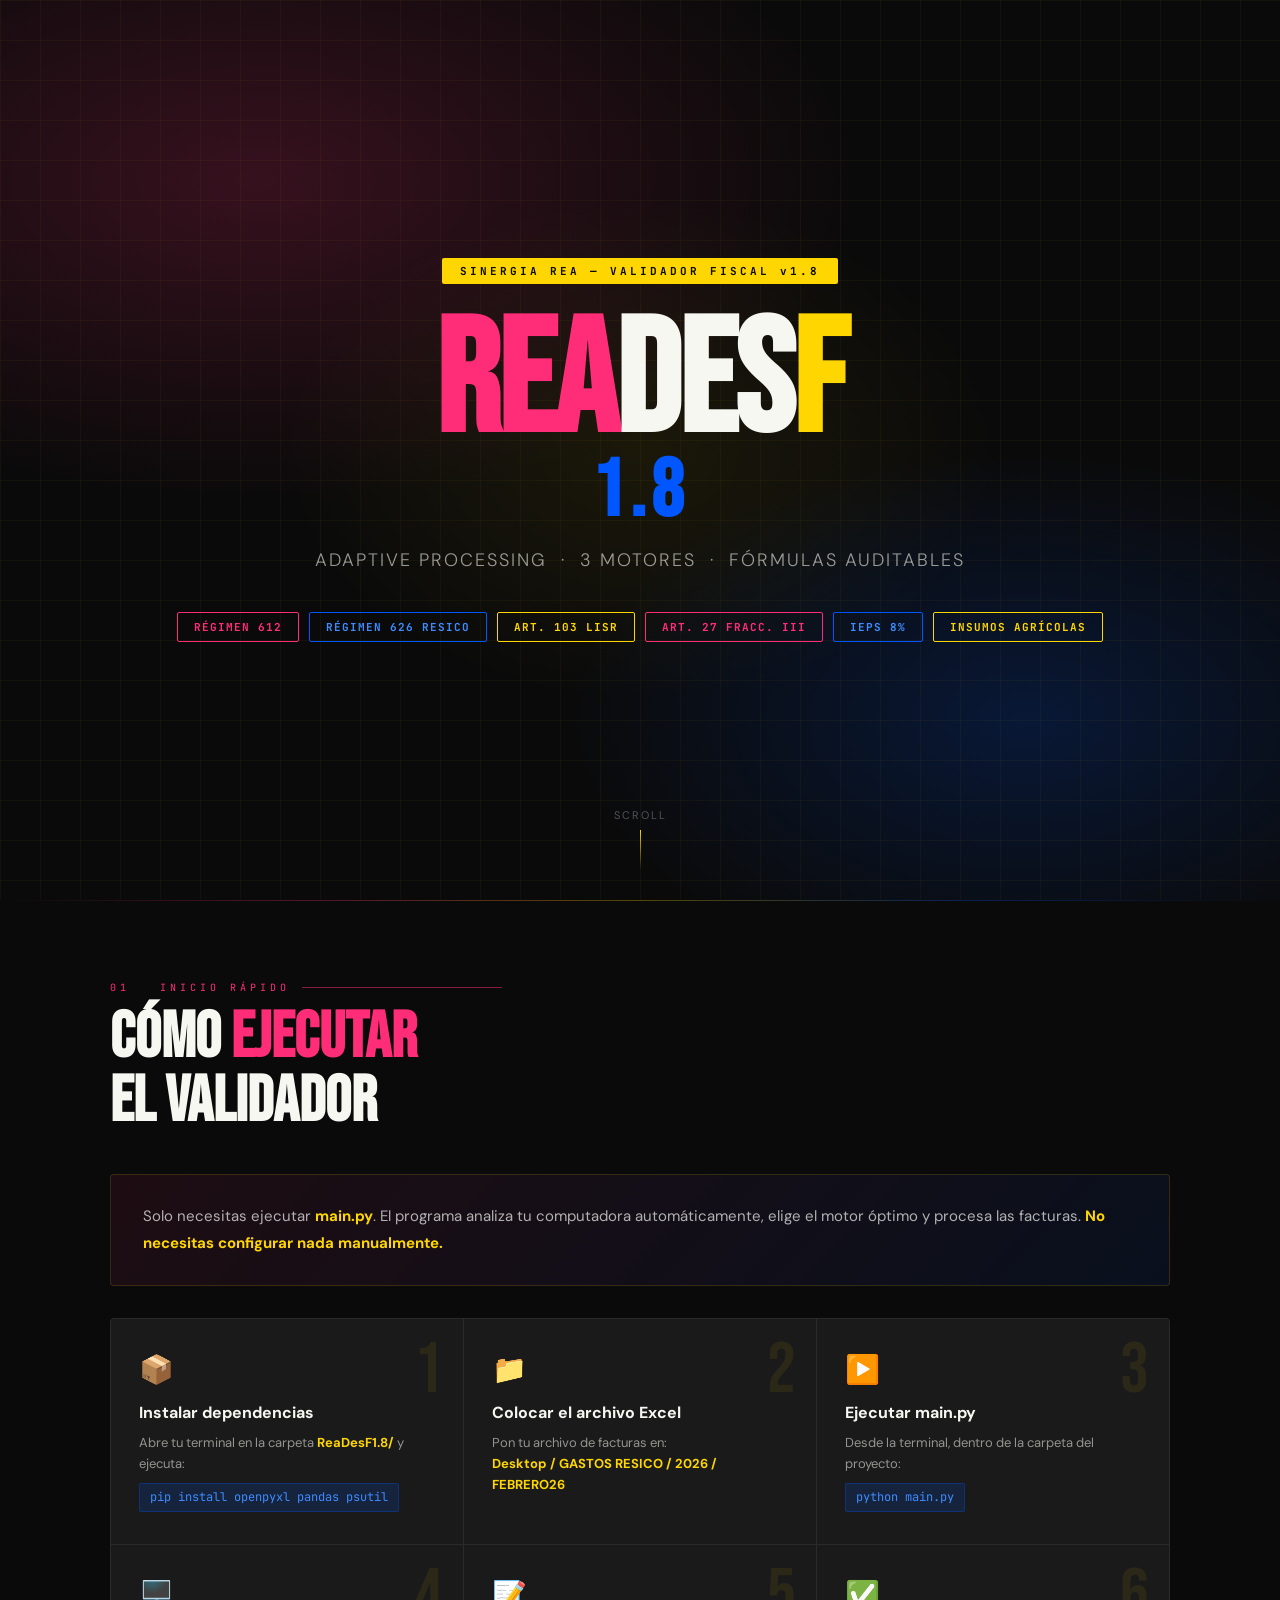
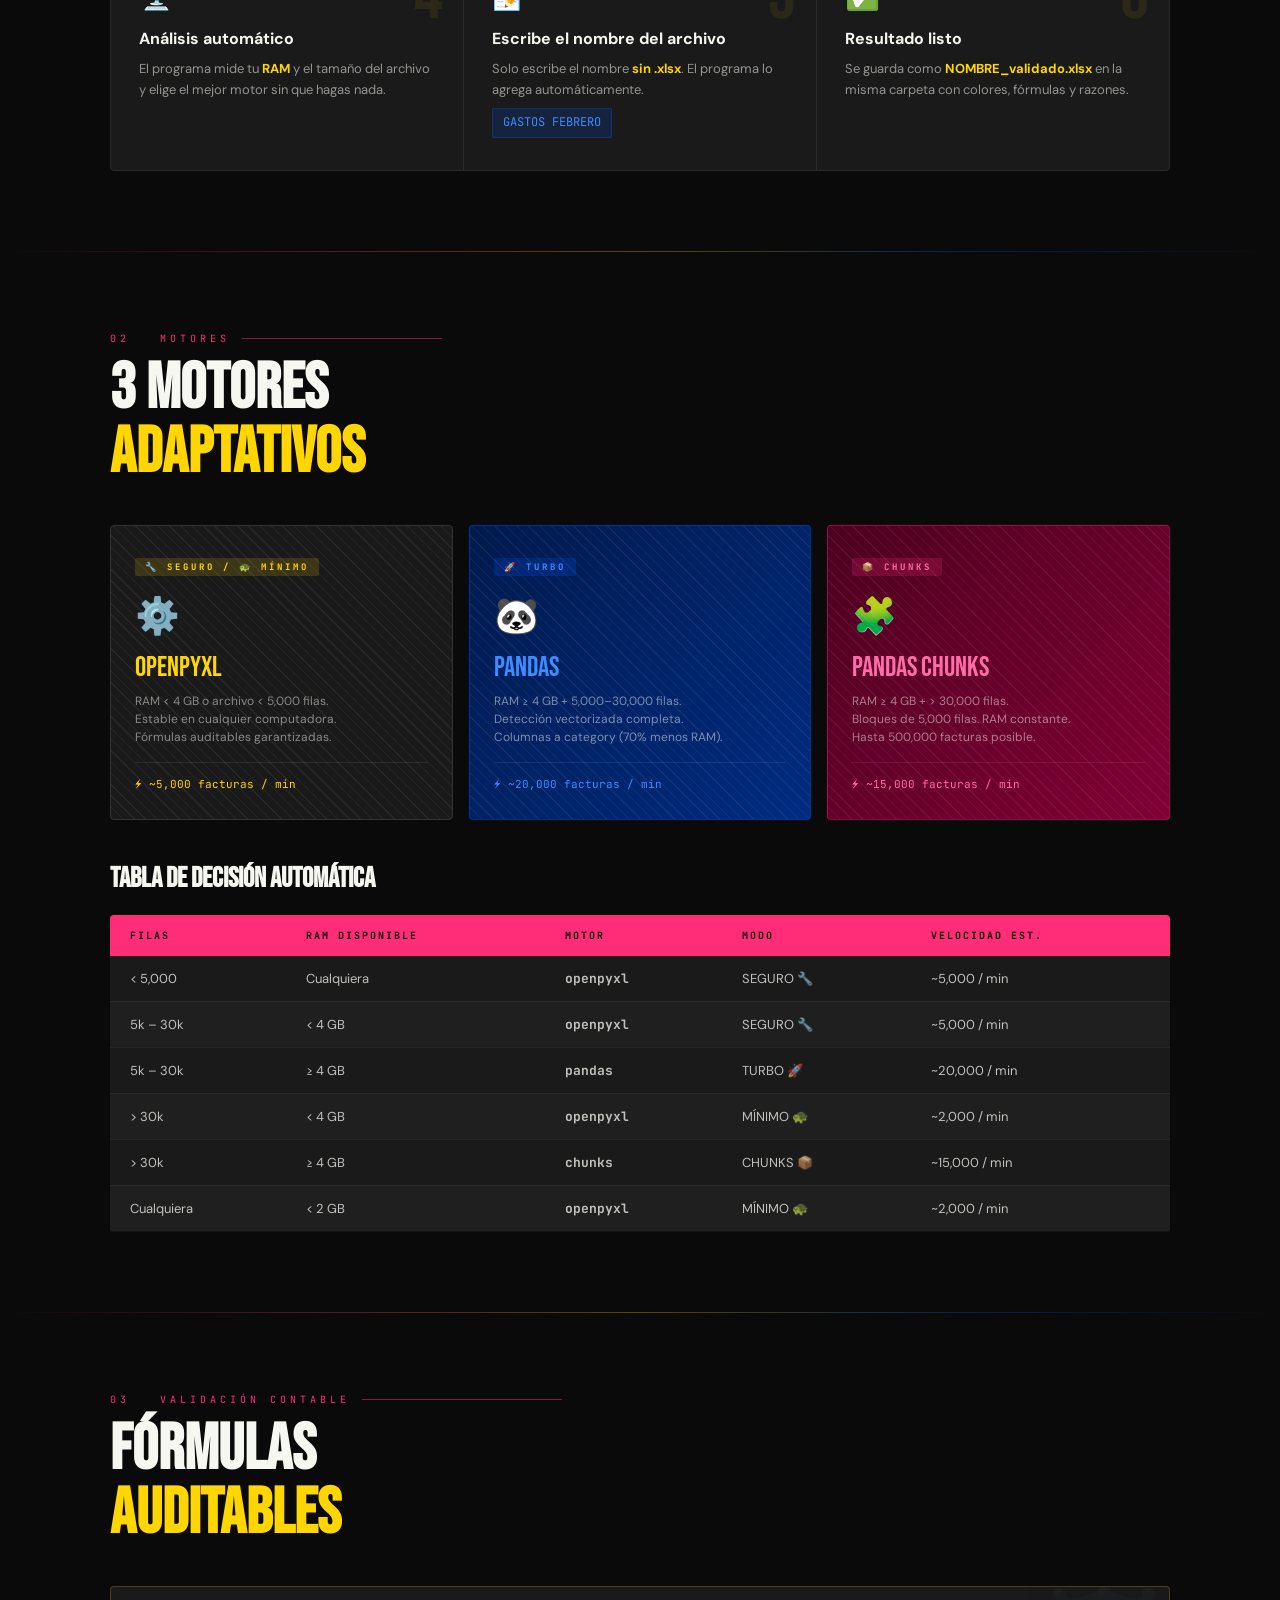
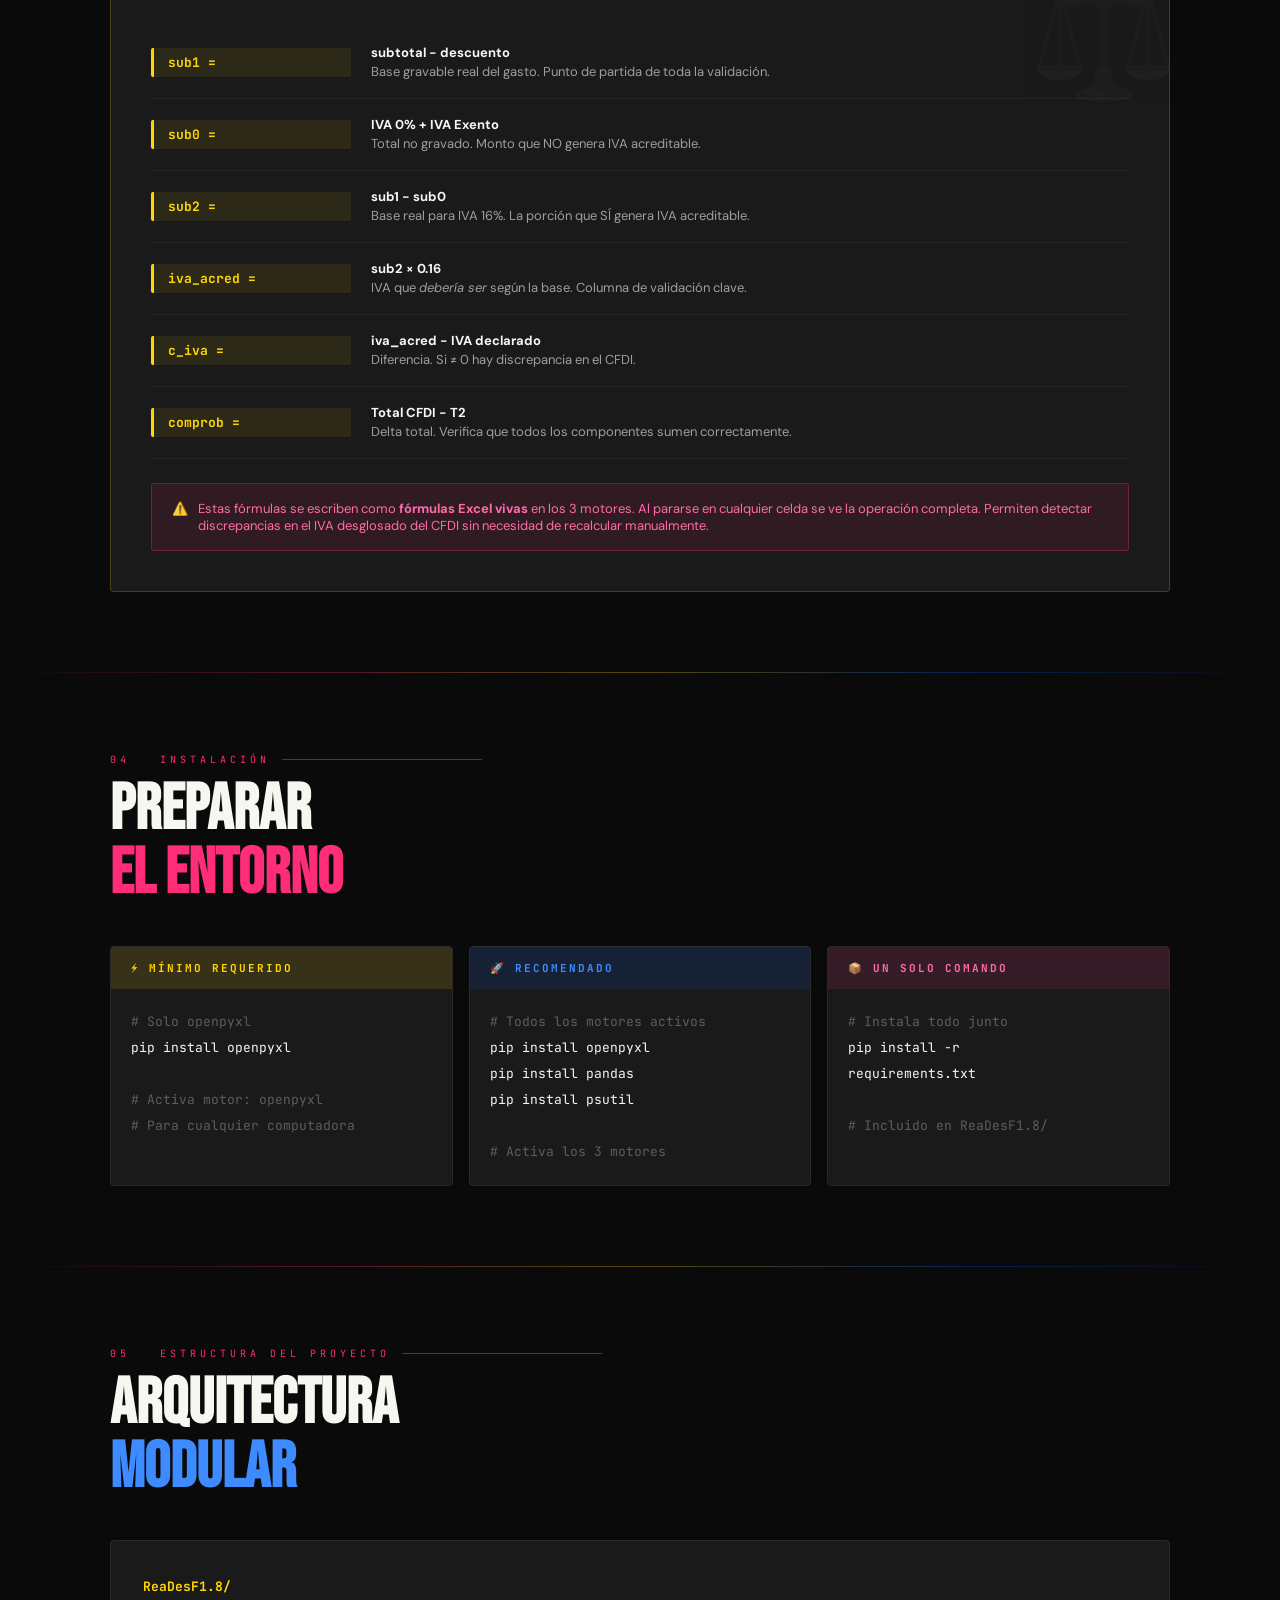
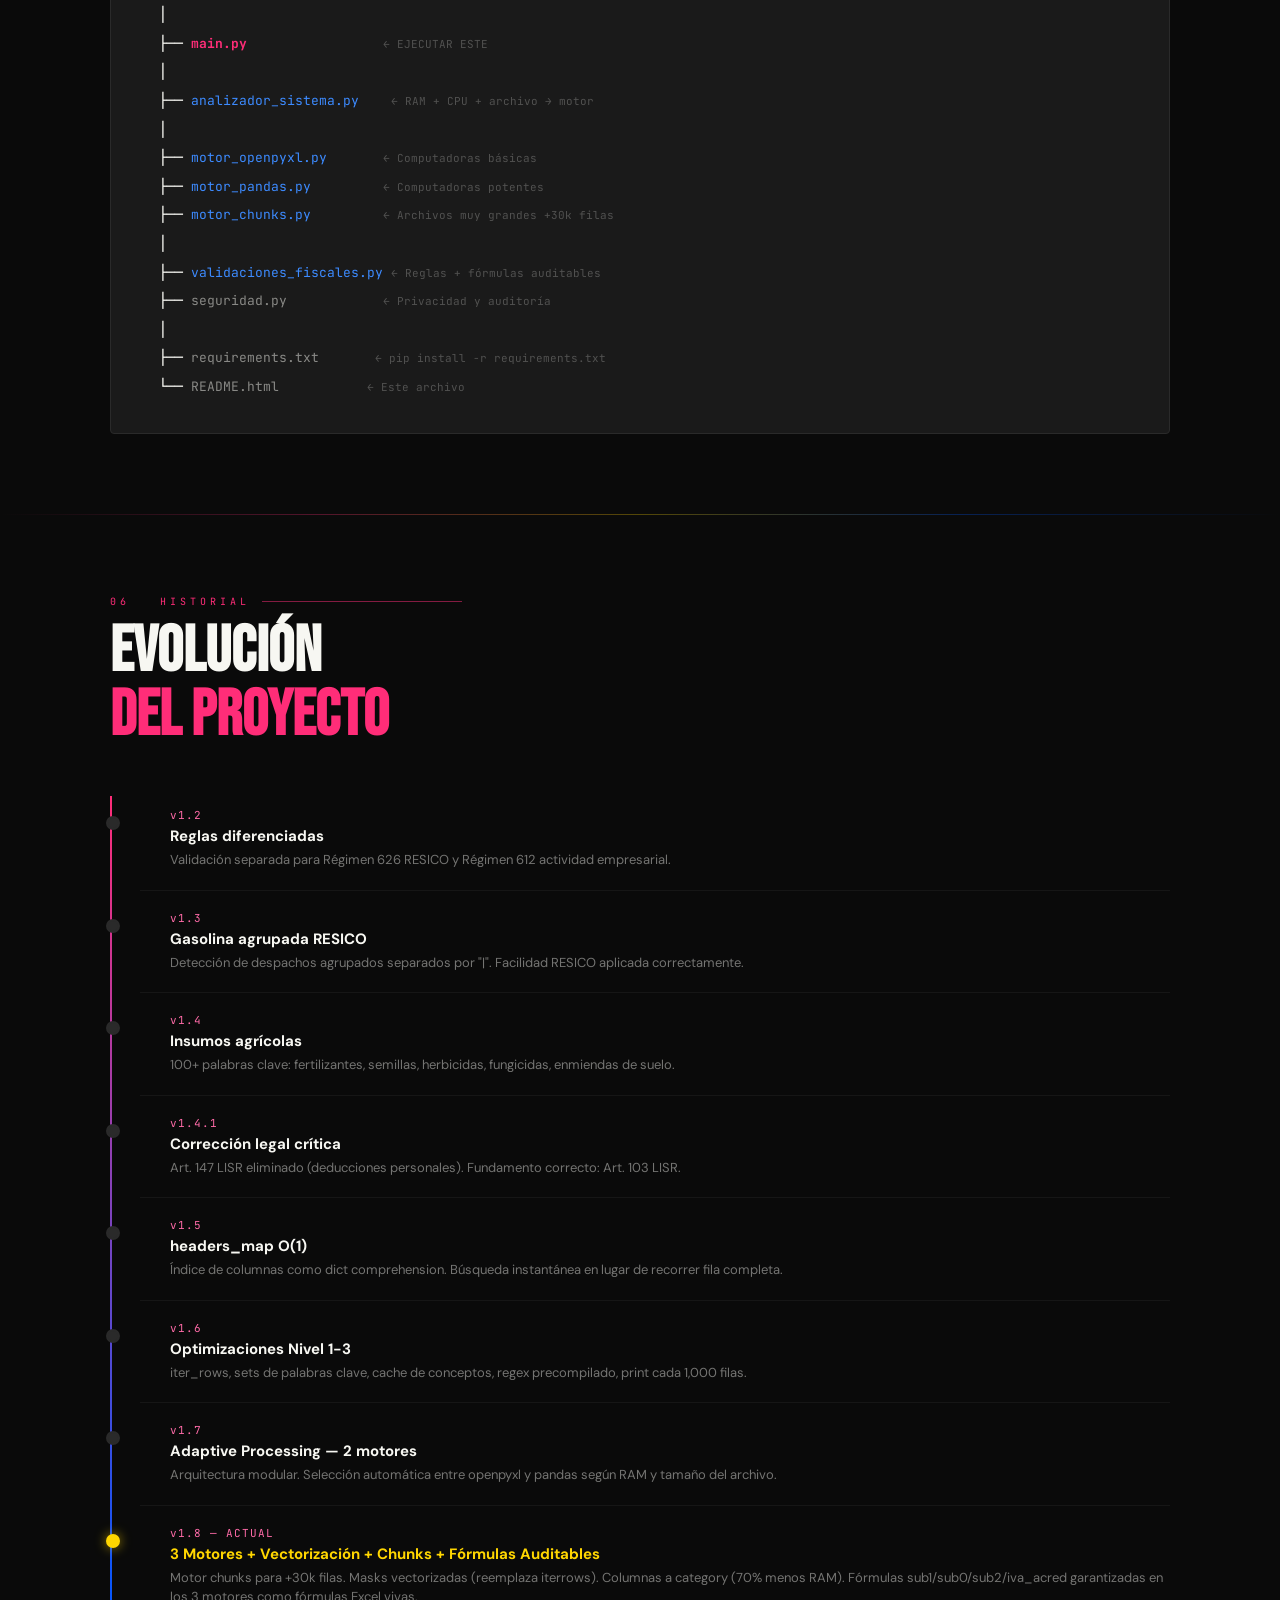
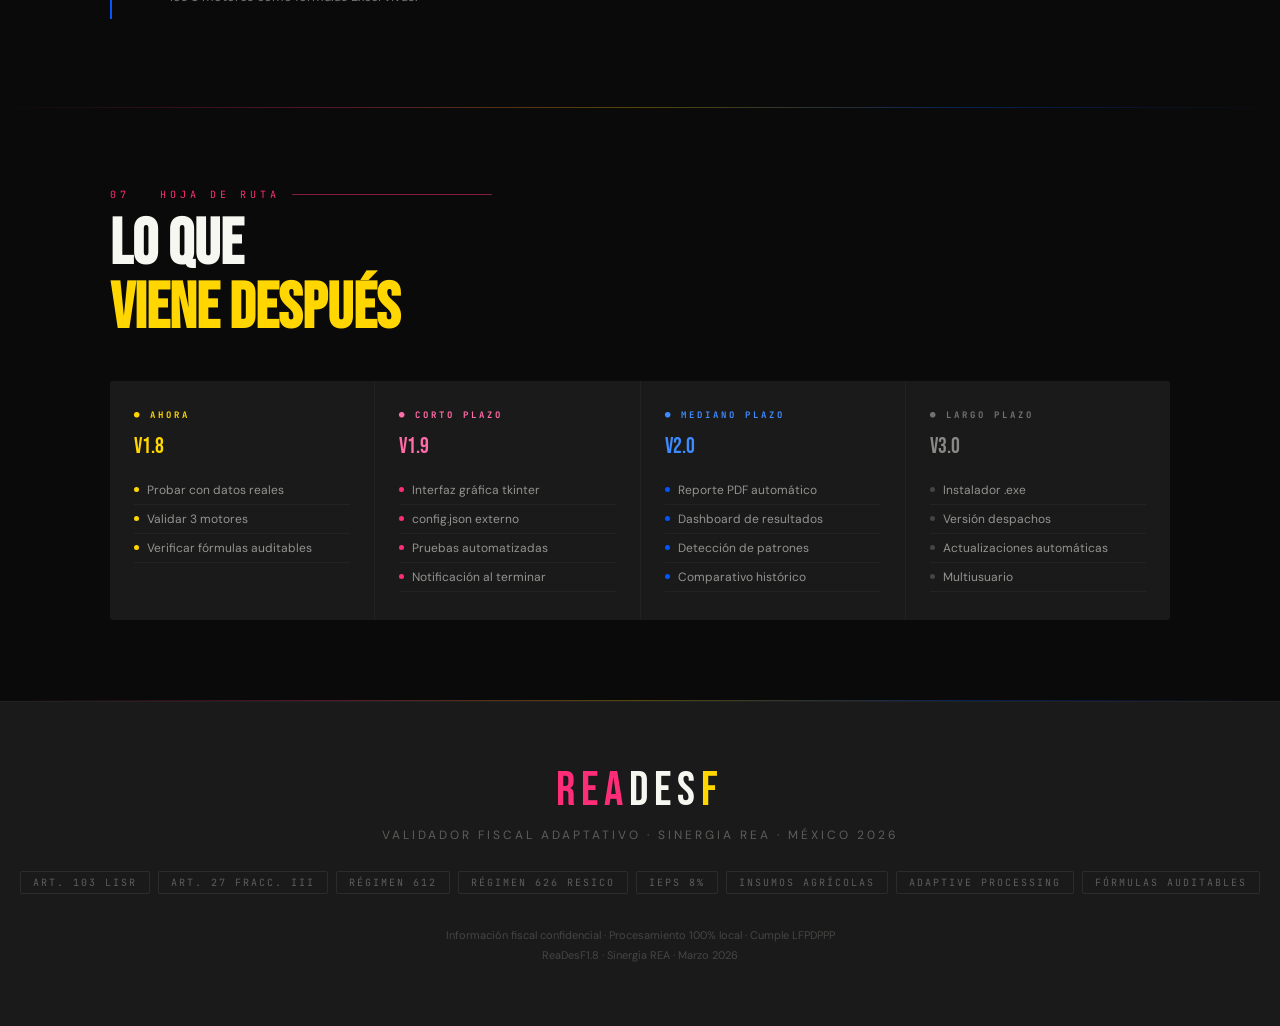
==== index.html @ ee0a82a2 "ReaDesF1.8 adaptive processing o resource-aware execution" ====
<!DOCTYPE html>
<html lang="es">
<head>
<meta charset="UTF-8">
<meta name="viewport" content="width=device-width, initial-scale=1.0">
<title>ReaDesF1.8 — Sinergia REA</title>
<link href="https://fonts.googleapis.com/css2?family=Bebas+Neue&family=DM+Sans:wght@300;400;500;700&family=JetBrains+Mono:wght@400;700&display=swap" rel="stylesheet">
<style>
  :root {
    --rosa:    #FF2D78;
    --rosa-soft: #FF6BA8;
    --amarillo:#FFD600;
    --negro:   #0A0A0A;
    --azul:    #0057FF;
    --azul-soft:#3D8BFF;
    --blanco:  #F7F7F2;
    --gris:    #1A1A1A;
    --gris2:   #2A2A2A;
  }

  * { margin:0; padding:0; box-sizing:border-box; }

  body {
    background: var(--negro);
    color: var(--blanco);
    font-family: 'DM Sans', sans-serif;
    overflow-x: hidden;
  }

  /* ── HERO ── */
  .hero {
    min-height: 100vh;
    display: flex;
    flex-direction: column;
    justify-content: center;
    align-items: center;
    position: relative;
    overflow: hidden;
    padding: 60px 20px;
    text-align: center;
  }

  .hero-bg {
    position: absolute; inset: 0;
    background:
      radial-gradient(ellipse 80% 60% at 20% 20%, rgba(255,45,120,0.18) 0%, transparent 60%),
      radial-gradient(ellipse 60% 50% at 80% 80%, rgba(0,87,255,0.18) 0%, transparent 60%),
      radial-gradient(ellipse 40% 40% at 50% 50%, rgba(255,214,0,0.07) 0%, transparent 70%);
    animation: bgPulse 8s ease-in-out infinite alternate;
  }

  @keyframes bgPulse {
    from { opacity: 0.8; }
    to   { opacity: 1.2; }
  }

  .grid-overlay {
    position: absolute; inset: 0;
    background-image:
      linear-gradient(rgba(255,214,0,0.04) 1px, transparent 1px),
      linear-gradient(90deg, rgba(255,214,0,0.04) 1px, transparent 1px);
    background-size: 40px 40px;
  }

  .badge {
    display: inline-block;
    background: var(--amarillo);
    color: var(--negro);
    font-family: 'JetBrains Mono', monospace;
    font-weight: 700;
    font-size: 11px;
    letter-spacing: 3px;
    padding: 6px 18px;
    border-radius: 2px;
    margin-bottom: 28px;
    position: relative;
    z-index: 1;
    animation: fadeDown 0.8s ease both;
  }

  .hero-title {
    font-family: 'Bebas Neue', sans-serif;
    font-size: clamp(72px, 14vw, 160px);
    letter-spacing: -2px;
    line-height: 0.9;
    position: relative;
    z-index: 1;
    animation: fadeUp 0.9s ease both 0.1s;
  }

  .hero-title .rea  { color: var(--rosa); }
  .hero-title .des  { color: var(--blanco); }
  .hero-title .f    { color: var(--amarillo); }
  .hero-title .ver  {
    color: var(--azul);
    font-size: clamp(40px, 7vw, 80px);
    display: block;
    letter-spacing: 6px;
  }

  .hero-sub {
    font-size: clamp(14px, 2vw, 18px);
    color: rgba(247,247,242,0.6);
    letter-spacing: 2px;
    margin-top: 20px;
    position: relative;
    z-index: 1;
    font-weight: 300;
    animation: fadeUp 0.9s ease both 0.25s;
  }

  .hero-tags {
    display: flex; flex-wrap: wrap; gap: 10px;
    justify-content: center;
    margin-top: 40px;
    position: relative; z-index: 1;
    animation: fadeUp 0.9s ease both 0.4s;
  }

  .tag {
    padding: 7px 16px;
    border-radius: 2px;
    font-family: 'JetBrains Mono', monospace;
    font-size: 11px;
    font-weight: 700;
    letter-spacing: 1px;
    border: 1px solid;
  }
  .tag-rosa   { border-color: var(--rosa);    color: var(--rosa); }
  .tag-azul   { border-color: var(--azul);    color: var(--azul-soft); }
  .tag-amarillo { border-color: var(--amarillo); color: var(--amarillo); }

  .scroll-hint {
    position: absolute; bottom: 30px;
    display: flex; flex-direction: column; align-items: center; gap: 8px;
    color: rgba(247,247,242,0.3);
    font-size: 11px; letter-spacing: 2px;
    animation: bounce 2s ease-in-out infinite;
    z-index: 1;
  }
  .scroll-hint::after {
    content: '';
    width: 1px; height: 40px;
    background: linear-gradient(var(--amarillo), transparent);
  }

  @keyframes bounce {
    0%,100% { transform: translateY(0); }
    50%     { transform: translateY(8px); }
  }

  /* ── SECCIONES ── */
  section { padding: 80px 20px; max-width: 1100px; margin: 0 auto; }

  .section-label {
    font-family: 'JetBrains Mono', monospace;
    font-size: 10px;
    letter-spacing: 4px;
    color: var(--rosa);
    text-transform: uppercase;
    margin-bottom: 12px;
    display: flex; align-items: center; gap: 12px;
  }
  .section-label::after {
    content: '';
    flex: 1; height: 1px;
    background: linear-gradient(var(--rosa), transparent);
    max-width: 200px;
  }

  .section-title {
    font-family: 'Bebas Neue', sans-serif;
    font-size: clamp(36px, 6vw, 64px);
    line-height: 1;
    margin-bottom: 40px;
  }

  /* ── INICIO RÁPIDO ── */
  .inicio-steps {
    display: grid;
    grid-template-columns: repeat(auto-fit, minmax(280px, 1fr));
    gap: 1px;
    background: var(--gris2);
    border: 1px solid var(--gris2);
    border-radius: 4px;
    overflow: hidden;
  }

  .step {
    background: var(--gris);
    padding: 32px 28px;
    position: relative;
    transition: background 0.3s;
  }
  .step:hover { background: #222; }

  .step-num {
    font-family: 'Bebas Neue', sans-serif;
    font-size: 72px;
    line-height: 1;
    color: rgba(255,214,0,0.08);
    position: absolute;
    top: 16px; right: 20px;
  }

  .step-icon {
    font-size: 28px;
    margin-bottom: 14px;
  }

  .step-title {
    font-family: 'DM Sans', sans-serif;
    font-weight: 700;
    font-size: 16px;
    color: var(--blanco);
    margin-bottom: 10px;
  }

  .step-desc {
    font-size: 13px;
    color: rgba(247,247,242,0.55);
    line-height: 1.6;
  }

  .step-accent { color: var(--amarillo); font-weight: 700; }
  .step-cmd {
    display: inline-block;
    background: rgba(0,87,255,0.15);
    border: 1px solid rgba(0,87,255,0.3);
    color: var(--azul-soft);
    font-family: 'JetBrains Mono', monospace;
    font-size: 12px;
    padding: 4px 10px;
    border-radius: 2px;
    margin-top: 8px;
  }

  /* ── MOTORES ── */
  .motores-grid {
    display: grid;
    grid-template-columns: repeat(auto-fit, minmax(240px, 1fr));
    gap: 16px;
  }

  .motor-card {
    border-radius: 4px;
    padding: 28px 24px;
    position: relative;
    overflow: hidden;
    transition: transform 0.3s, box-shadow 0.3s;
  }
  .motor-card:hover {
    transform: translateY(-4px);
    box-shadow: 0 20px 60px rgba(0,0,0,0.4);
  }

  .motor-card::before {
    content: '';
    position: absolute; inset: 0;
    opacity: 0.06;
    background: repeating-linear-gradient(
      45deg, currentColor 0, currentColor 1px, transparent 1px, transparent 8px);
  }

  .motor-openpyxl { background: var(--gris); border: 1px solid #333; }
  .motor-pandas   { background: linear-gradient(135deg, #001a4d, #002b80); border: 1px solid rgba(0,87,255,0.3); }
  .motor-chunks   { background: linear-gradient(135deg, #4d0020, #800035); border: 1px solid rgba(255,45,120,0.3); }

  .motor-badge {
    font-family: 'JetBrains Mono', monospace;
    font-size: 9px;
    font-weight: 700;
    letter-spacing: 3px;
    padding: 3px 10px;
    border-radius: 2px;
    display: inline-block;
    margin-bottom: 16px;
  }
  .badge-seguro  { background: rgba(255,214,0,0.15); color: var(--amarillo); }
  .badge-turbo   { background: rgba(0,87,255,0.2);   color: var(--azul-soft); }
  .badge-chunks  { background: rgba(255,45,120,0.2); color: var(--rosa-soft); }

  .motor-icon  { font-size: 36px; margin-bottom: 12px; display: block; }
  .motor-name  { font-family: 'Bebas Neue', sans-serif; font-size: 28px; margin-bottom: 8px; }
  .motor-when  { font-size: 12px; color: rgba(247,247,242,0.5); margin-bottom: 16px; line-height: 1.5; }
  .motor-speed {
    font-family: 'JetBrains Mono', monospace;
    font-size: 11px;
    color: var(--amarillo);
    border-top: 1px solid rgba(255,255,255,0.08);
    padding-top: 14px;
    margin-top: 14px;
  }

  /* ── TABLA DE DECISIÓN ── */
  .decision-table {
    width: 100%;
    border-collapse: collapse;
    font-size: 13px;
    border-radius: 4px;
    overflow: hidden;
  }

  .decision-table th {
    background: var(--rosa);
    color: var(--negro);
    font-family: 'JetBrains Mono', monospace;
    font-size: 10px;
    letter-spacing: 2px;
    padding: 14px 20px;
    text-align: left;
    font-weight: 700;
  }

  .decision-table td {
    padding: 14px 20px;
    border-bottom: 1px solid rgba(255,255,255,0.05);
    color: rgba(247,247,242,0.75);
  }

  .decision-table tr { background: var(--gris); }
  .decision-table tr:nth-child(even) { background: #1f1f1f; }
  .decision-table tr:hover { background: #252525; }

  .td-motor-op  { color: var(--amarillo); font-weight: 700; font-family: 'JetBrains Mono', monospace; }
  .td-motor-pa  { color: var(--azul-soft); font-weight: 700; font-family: 'JetBrains Mono', monospace; }
  .td-motor-ch  { color: var(--rosa-soft); font-weight: 700; font-family: 'JetBrains Mono', monospace; }

  /* ── FÓRMULAS AUDITABLES ── */
  .formulas-box {
    background: var(--gris);
    border: 1px solid rgba(255,214,0,0.2);
    border-radius: 4px;
    padding: 40px;
    position: relative;
    overflow: hidden;
  }

  .formulas-box::before {
    content: '⚖️';
    font-size: 120px;
    position: absolute;
    right: -10px; top: -10px;
    opacity: 0.04;
    line-height: 1;
  }

  .formula-row {
    display: grid;
    grid-template-columns: 200px 1fr;
    align-items: center;
    gap: 20px;
    padding: 16px 0;
    border-bottom: 1px solid rgba(255,255,255,0.05);
  }
  .formula-row:last-child { border-bottom: none; }

  .formula-name {
    font-family: 'JetBrains Mono', monospace;
    font-size: 13px;
    font-weight: 700;
    color: var(--amarillo);
    background: rgba(255,214,0,0.08);
    padding: 6px 14px;
    border-radius: 2px;
    border-left: 3px solid var(--amarillo);
  }

  .formula-desc {
    font-size: 13px;
    color: rgba(247,247,242,0.6);
    line-height: 1.5;
  }

  .formula-alert {
    margin-top: 24px;
    background: rgba(255,45,120,0.1);
    border: 1px solid rgba(255,45,120,0.3);
    border-radius: 3px;
    padding: 16px 20px;
    font-size: 13px;
    color: var(--rosa-soft);
    display: flex;
    gap: 10px;
    align-items: flex-start;
  }

  /* ── INSTALACIÓN ── */
  .install-grid {
    display: grid;
    grid-template-columns: repeat(auto-fit, minmax(300px, 1fr));
    gap: 16px;
  }

  .install-card {
    background: var(--gris);
    border-radius: 4px;
    overflow: hidden;
    border: 1px solid #2a2a2a;
  }

  .install-header {
    padding: 14px 20px;
    font-family: 'JetBrains Mono', monospace;
    font-size: 11px;
    letter-spacing: 2px;
    font-weight: 700;
    display: flex;
    align-items: center;
    gap: 10px;
  }
  .install-header.basico   { background: rgba(255,214,0,0.12); color: var(--amarillo); }
  .install-header.recomend { background: rgba(0,87,255,0.12);  color: var(--azul-soft); }

  .install-body {
    padding: 20px;
    font-family: 'JetBrains Mono', monospace;
    font-size: 13px;
    line-height: 2;
    color: rgba(247,247,242,0.7);
  }

  .install-body .cmd { color: var(--blanco); }
  .install-body .comment { color: rgba(247,247,242,0.3); }

  /* ── VERSIONES ── */
  .timeline {
    position: relative;
    padding-left: 30px;
  }
  .timeline::before {
    content: '';
    position: absolute;
    left: 0; top: 8px; bottom: 8px;
    width: 2px;
    background: linear-gradient(var(--rosa), var(--azul));
  }

  .timeline-item {
    position: relative;
    padding: 20px 0 20px 30px;
    border-bottom: 1px solid rgba(255,255,255,0.05);
  }
  .timeline-item:last-child { border-bottom: none; }

  .timeline-item::before {
    content: '';
    position: absolute;
    left: -34px; top: 28px;
    width: 10px; height: 10px;
    border-radius: 50%;
    background: var(--gris2);
    border: 2px solid var(--gris2);
  }

  .timeline-item.current::before {
    background: var(--amarillo);
    border-color: var(--amarillo);
    box-shadow: 0 0 12px rgba(255,214,0,0.6);
  }

  .tv-ver {
    font-family: 'JetBrains Mono', monospace;
    font-size: 11px;
    color: var(--rosa-soft);
    margin-bottom: 4px;
    letter-spacing: 1px;
  }

  .tv-title {
    font-weight: 700;
    font-size: 15px;
    margin-bottom: 4px;
    color: var(--blanco);
  }

  .tv-desc {
    font-size: 13px;
    color: rgba(247,247,242,0.45);
    line-height: 1.5;
  }

  .timeline-item.current .tv-title { color: var(--amarillo); }

  /* ── ESTRUCTURA ── */
  .file-tree {
    background: var(--gris);
    border-radius: 4px;
    padding: 32px;
    font-family: 'JetBrains Mono', monospace;
    font-size: 13px;
    line-height: 2.2;
    border: 1px solid #2a2a2a;
  }

  .ft-folder { color: var(--amarillo); font-weight: 700; }
  .ft-main   { color: var(--rosa); font-weight: 700; }
  .ft-module { color: var(--azul-soft); }
  .ft-config { color: rgba(247,247,242,0.5); }
  .ft-comment{ color: rgba(247,247,242,0.25); font-size: 11px; }

  /* ── ROADMAP ── */
  .roadmap {
    display: grid;
    grid-template-columns: repeat(auto-fit, minmax(220px, 1fr));
    gap: 1px;
    background: #222;
    border-radius: 4px;
    overflow: hidden;
  }

  .rm-col {
    background: var(--gris);
    padding: 28px 24px;
  }

  .rm-phase {
    font-family: 'JetBrains Mono', monospace;
    font-size: 9px;
    letter-spacing: 3px;
    margin-bottom: 12px;
    font-weight: 700;
  }
  .rm-phase.now    { color: var(--amarillo); }
  .rm-phase.short  { color: var(--rosa-soft); }
  .rm-phase.medium { color: var(--azul-soft); }
  .rm-phase.long   { color: rgba(247,247,242,0.4); }

  .rm-title {
    font-family: 'Bebas Neue', sans-serif;
    font-size: 22px;
    margin-bottom: 16px;
  }

  .rm-item {
    font-size: 12px;
    color: rgba(247,247,242,0.55);
    padding: 6px 0;
    border-bottom: 1px solid rgba(255,255,255,0.04);
    display: flex;
    gap: 8px;
  }

  .rm-dot {
    width: 5px; height: 5px;
    border-radius: 50%;
    flex-shrink: 0;
    margin-top: 5px;
  }
  .dot-now    { background: var(--amarillo); }
  .dot-short  { background: var(--rosa); }
  .dot-medium { background: var(--azul); }
  .dot-long   { background: #444; }

  /* ── FOOTER ── */
  footer {
    background: var(--gris);
    border-top: 1px solid #222;
    padding: 60px 20px;
    text-align: center;
  }

  .footer-logo {
    font-family: 'Bebas Neue', sans-serif;
    font-size: 48px;
    letter-spacing: 6px;
    margin-bottom: 8px;
  }
  .footer-logo .f-rea { color: var(--rosa); }
  .footer-logo .f-des { color: var(--blanco); }
  .footer-logo .f-f   { color: var(--amarillo); }

  .footer-sub {
    font-size: 12px;
    color: rgba(247,247,242,0.3);
    letter-spacing: 3px;
    margin-bottom: 28px;
  }

  .footer-tags {
    display: flex; flex-wrap: wrap;
    justify-content: center; gap: 8px;
    margin-bottom: 32px;
  }

  .footer-tag {
    font-family: 'JetBrains Mono', monospace;
    font-size: 10px;
    letter-spacing: 2px;
    color: rgba(247,247,242,0.3);
    border: 1px solid rgba(255,255,255,0.08);
    padding: 4px 12px;
    border-radius: 2px;
  }

  .footer-legal {
    font-size: 11px;
    color: rgba(247,247,242,0.2);
    line-height: 1.8;
  }

  /* ── ANIMACIONES ── */
  @keyframes fadeUp {
    from { opacity: 0; transform: translateY(30px); }
    to   { opacity: 1; transform: translateY(0); }
  }
  @keyframes fadeDown {
    from { opacity: 0; transform: translateY(-20px); }
    to   { opacity: 1; transform: translateY(0); }
  }

  .reveal {
    opacity: 0;
    transform: translateY(24px);
    transition: opacity 0.7s ease, transform 0.7s ease;
  }
  .reveal.visible {
    opacity: 1;
    transform: translateY(0);
  }

  /* ── DIVIDER ── */
  .divider {
    height: 1px;
    background: linear-gradient(90deg, transparent, var(--rosa), var(--amarillo), var(--azul), transparent);
    margin: 0;
    opacity: 0.3;
  }

  /* ── HIGHLIGHT BOX ── */
  .highlight {
    background: linear-gradient(135deg, rgba(255,45,120,0.08), rgba(0,87,255,0.08));
    border: 1px solid rgba(255,214,0,0.15);
    border-radius: 4px;
    padding: 28px 32px;
    margin-bottom: 32px;
  }

  .highlight p {
    font-size: 15px;
    color: rgba(247,247,242,0.7);
    line-height: 1.8;
  }

  .highlight strong { color: var(--amarillo); }

  @media (max-width: 600px) {
    .formula-row { grid-template-columns: 1fr; }
    .file-tree   { font-size: 11px; }
  }
</style>
</head>
<body>

<!-- ══════════════════════════════════════════
     HERO
══════════════════════════════════════════ -->
<div class="hero">
  <div class="hero-bg"></div>
  <div class="grid-overlay"></div>

  <div class="badge">SINERGIA REA — VALIDADOR FISCAL v1.8</div>

  <h1 class="hero-title">
    <span class="rea">Rea</span><span class="des">Des</span><span class="f">F</span>
    <span class="ver">1.8</span>
  </h1>

  <p class="hero-sub">ADAPTIVE PROCESSING &nbsp;·&nbsp; 3 MOTORES &nbsp;·&nbsp; FÓRMULAS AUDITABLES</p>

  <div class="hero-tags">
    <span class="tag tag-rosa">RÉGIMEN 612</span>
    <span class="tag tag-azul">RÉGIMEN 626 RESICO</span>
    <span class="tag tag-amarillo">ART. 103 LISR</span>
    <span class="tag tag-rosa">ART. 27 FRACC. III</span>
    <span class="tag tag-azul">IEPS 8%</span>
    <span class="tag tag-amarillo">INSUMOS AGRÍCOLAS</span>
  </div>

  <div class="scroll-hint">SCROLL</div>
</div>

<div class="divider"></div>

<!-- ══════════════════════════════════════════
     INICIO RÁPIDO
══════════════════════════════════════════ -->
<section class="reveal">
  <div class="section-label">01 &nbsp; INICIO RÁPIDO</div>
  <h2 class="section-title">Cómo <span style="color:var(--rosa)">ejecutar</span><br>el validador</h2>

  <div class="highlight">
    <p>Solo necesitas ejecutar <strong>main.py</strong>. El programa analiza tu computadora automáticamente, elige el motor óptimo y procesa las facturas. <strong>No necesitas configurar nada manualmente.</strong></p>
  </div>

  <div class="inicio-steps">

    <div class="step">
      <div class="step-num">1</div>
      <div class="step-icon">📦</div>
      <div class="step-title">Instalar dependencias</div>
      <div class="step-desc">
        Abre tu terminal en la carpeta <span class="step-accent">ReaDesF1.8/</span> y ejecuta:
        <br><div class="step-cmd">pip install openpyxl pandas psutil</div>
      </div>
    </div>

    <div class="step">
      <div class="step-num">2</div>
      <div class="step-icon">📁</div>
      <div class="step-title">Colocar el archivo Excel</div>
      <div class="step-desc">
        Pon tu archivo de facturas en:<br>
        <span class="step-accent">Desktop / GASTOS RESICO / 2026 / FEBRERO26</span>
      </div>
    </div>

    <div class="step">
      <div class="step-num">3</div>
      <div class="step-icon">▶️</div>
      <div class="step-title">Ejecutar main.py</div>
      <div class="step-desc">
        Desde la terminal, dentro de la carpeta del proyecto:
        <br><div class="step-cmd">python main.py</div>
      </div>
    </div>

    <div class="step">
      <div class="step-num">4</div>
      <div class="step-icon">🖥️</div>
      <div class="step-title">Análisis automático</div>
      <div class="step-desc">
        El programa mide tu <span class="step-accent">RAM</span> y el tamaño del archivo y elige el mejor motor sin que hagas nada.
      </div>
    </div>

    <div class="step">
      <div class="step-num">5</div>
      <div class="step-icon">📝</div>
      <div class="step-title">Escribe el nombre del archivo</div>
      <div class="step-desc">
        Solo escribe el nombre <span class="step-accent">sin .xlsx</span>. El programa lo agrega automáticamente.
        <br><div class="step-cmd">GASTOS FEBRERO</div>
      </div>
    </div>

    <div class="step">
      <div class="step-num">6</div>
      <div class="step-icon">✅</div>
      <div class="step-title">Resultado listo</div>
      <div class="step-desc">
        Se guarda como <span class="step-accent">NOMBRE_validado.xlsx</span> en la misma carpeta con colores, fórmulas y razones.
      </div>
    </div>

  </div>
</section>

<div class="divider"></div>

<!-- ══════════════════════════════════════════
     MOTORES
══════════════════════════════════════════ -->
<section class="reveal">
  <div class="section-label">02 &nbsp; MOTORES</div>
  <h2 class="section-title">3 motores<br><span style="color:var(--amarillo)">adaptativos</span></h2>

  <div class="motores-grid">

    <div class="motor-card motor-openpyxl">
      <span class="motor-badge badge-seguro">🔧 SEGURO / 🐢 MÍNIMO</span>
      <span class="motor-icon">⚙️</span>
      <div class="motor-name" style="color:var(--amarillo)">openpyxl</div>
      <div class="motor-when">
        RAM &lt; 4 GB o archivo &lt; 5,000 filas.<br>
        Estable en cualquier computadora.<br>
        Fórmulas auditables garantizadas.
      </div>
      <div class="motor-speed">⚡ ~5,000 facturas / min</div>
    </div>

    <div class="motor-card motor-pandas">
      <span class="motor-badge badge-turbo">🚀 TURBO</span>
      <span class="motor-icon">🐼</span>
      <div class="motor-name" style="color:var(--azul-soft)">pandas</div>
      <div class="motor-when">
        RAM ≥ 4 GB + 5,000–30,000 filas.<br>
        Detección vectorizada completa.<br>
        Columnas a category (70% menos RAM).
      </div>
      <div class="motor-speed" style="color:var(--azul-soft)">⚡ ~20,000 facturas / min</div>
    </div>

    <div class="motor-card motor-chunks">
      <span class="motor-badge badge-chunks">📦 CHUNKS</span>
      <span class="motor-icon">🧩</span>
      <div class="motor-name" style="color:var(--rosa-soft)">pandas chunks</div>
      <div class="motor-when">
        RAM ≥ 4 GB + &gt; 30,000 filas.<br>
        Bloques de 5,000 filas. RAM constante.<br>
        Hasta 500,000 facturas posible.
      </div>
      <div class="motor-speed" style="color:var(--rosa-soft)">⚡ ~15,000 facturas / min</div>
    </div>

  </div>

  <br><br>

  <h3 style="font-family:'Bebas Neue';font-size:28px;margin-bottom:20px;color:var(--blanco)">
    Tabla de decisión automática
  </h3>

  <table class="decision-table">
    <thead>
      <tr>
        <th>FILAS</th>
        <th>RAM DISPONIBLE</th>
        <th>MOTOR</th>
        <th>MODO</th>
        <th>VELOCIDAD EST.</th>
      </tr>
    </thead>
    <tbody>
      <tr>
        <td>&lt; 5,000</td>
        <td>Cualquiera</td>
        <td class="td-motor-op">openpyxl</td>
        <td>SEGURO 🔧</td>
        <td>~5,000 / min</td>
      </tr>
      <tr>
        <td>5k – 30k</td>
        <td>&lt; 4 GB</td>
        <td class="td-motor-op">openpyxl</td>
        <td>SEGURO 🔧</td>
        <td>~5,000 / min</td>
      </tr>
      <tr>
        <td>5k – 30k</td>
        <td>≥ 4 GB</td>
        <td class="td-motor-pa">pandas</td>
        <td>TURBO 🚀</td>
        <td>~20,000 / min</td>
      </tr>
      <tr>
        <td>&gt; 30k</td>
        <td>&lt; 4 GB</td>
        <td class="td-motor-op">openpyxl</td>
        <td>MÍNIMO 🐢</td>
        <td>~2,000 / min</td>
      </tr>
      <tr>
        <td>&gt; 30k</td>
        <td>≥ 4 GB</td>
        <td class="td-motor-ch">chunks</td>
        <td>CHUNKS 📦</td>
        <td>~15,000 / min</td>
      </tr>
      <tr>
        <td>Cualquiera</td>
        <td>&lt; 2 GB</td>
        <td class="td-motor-op">openpyxl</td>
        <td>MÍNIMO 🐢</td>
        <td>~2,000 / min</td>
      </tr>
    </tbody>
  </table>
</section>

<div class="divider"></div>

<!-- ══════════════════════════════════════════
     FÓRMULAS AUDITABLES
══════════════════════════════════════════ -->
<section class="reveal">
  <div class="section-label">03 &nbsp; VALIDACIÓN CONTABLE</div>
  <h2 class="section-title">Fórmulas<br><span style="color:var(--amarillo)">auditables</span></h2>

  <div class="formulas-box">

    <div class="formula-row">
      <div class="formula-name">sub1 =</div>
      <div class="formula-desc">
        <strong style="color:var(--blanco)">subtotal − descuento</strong><br>
        Base gravable real del gasto. Punto de partida de toda la validación.
      </div>
    </div>

    <div class="formula-row">
      <div class="formula-name">sub0 =</div>
      <div class="formula-desc">
        <strong style="color:var(--blanco)">IVA 0% + IVA Exento</strong><br>
        Total no gravado. Monto que NO genera IVA acreditable.
      </div>
    </div>

    <div class="formula-row">
      <div class="formula-name">sub2 =</div>
      <div class="formula-desc">
        <strong style="color:var(--blanco)">sub1 − sub0</strong><br>
        Base real para IVA 16%. La porción que SÍ genera IVA acreditable.
      </div>
    </div>

    <div class="formula-row">
      <div class="formula-name">iva_acred =</div>
      <div class="formula-desc">
        <strong style="color:var(--blanco)">sub2 × 0.16</strong><br>
        IVA que <em>debería ser</em> según la base. Columna de validación clave.
      </div>
    </div>

    <div class="formula-row">
      <div class="formula-name">c_iva =</div>
      <div class="formula-desc">
        <strong style="color:var(--blanco)">iva_acred − IVA declarado</strong><br>
        Diferencia. Si ≠ 0 hay discrepancia en el CFDI.
      </div>
    </div>

    <div class="formula-row">
      <div class="formula-name">comprob =</div>
      <div class="formula-desc">
        <strong style="color:var(--blanco)">Total CFDI − T2</strong><br>
        Delta total. Verifica que todos los componentes sumen correctamente.
      </div>
    </div>

    <div class="formula-alert">
      <span>⚠️</span>
      <div>
        Estas fórmulas se escriben como <strong>fórmulas Excel vivas</strong> en los 3 motores. Al pararse en cualquier celda se ve la operación completa. Permiten detectar discrepancias en el IVA desglosado del CFDI sin necesidad de recalcular manualmente.
      </div>
    </div>

  </div>
</section>

<div class="divider"></div>

<!-- ══════════════════════════════════════════
     INSTALACIÓN
══════════════════════════════════════════ -->
<section class="reveal">
  <div class="section-label">04 &nbsp; INSTALACIÓN</div>
  <h2 class="section-title">Preparar<br><span style="color:var(--rosa)">el entorno</span></h2>

  <div class="install-grid">

    <div class="install-card">
      <div class="install-header basico">⚡ MÍNIMO REQUERIDO</div>
      <div class="install-body">
        <div class="comment"># Solo openpyxl</div>
        <div class="cmd">pip install openpyxl</div>
        <br>
        <div class="comment"># Activa motor: openpyxl</div>
        <div class="comment"># Para cualquier computadora</div>
      </div>
    </div>

    <div class="install-card">
      <div class="install-header recomend">🚀 RECOMENDADO</div>
      <div class="install-body">
        <div class="comment"># Todos los motores activos</div>
        <div class="cmd">pip install openpyxl</div>
        <div class="cmd">pip install pandas</div>
        <div class="cmd">pip install psutil</div>
        <br>
        <div class="comment"># Activa los 3 motores</div>
      </div>
    </div>

    <div class="install-card">
      <div class="install-header basico" style="background:rgba(255,45,120,0.12);color:var(--rosa-soft)">📦 UN SOLO COMANDO</div>
      <div class="install-body">
        <div class="comment"># Instala todo junto</div>
        <div class="cmd">pip install -r</div>
        <div class="cmd">requirements.txt</div>
        <br>
        <div class="comment"># Incluido en ReaDesF1.8/</div>
      </div>
    </div>

  </div>
</section>

<div class="divider"></div>

<!-- ══════════════════════════════════════════
     ESTRUCTURA
══════════════════════════════════════════ -->
<section class="reveal">
  <div class="section-label">05 &nbsp; ESTRUCTURA DEL PROYECTO</div>
  <h2 class="section-title">Arquitectura<br><span style="color:var(--azul-soft)">modular</span></h2>

  <div class="file-tree">
    <div><span class="ft-folder">ReaDesF1.8/</span></div>
    <div>&nbsp;&nbsp;│</div>
    <div>&nbsp;&nbsp;├── <span class="ft-main">main.py</span> &nbsp;&nbsp;&nbsp;&nbsp;&nbsp;&nbsp;&nbsp;&nbsp;&nbsp;&nbsp;&nbsp;&nbsp;&nbsp;&nbsp;&nbsp;&nbsp;<span class="ft-comment">← EJECUTAR ESTE</span></div>
    <div>&nbsp;&nbsp;│</div>
    <div>&nbsp;&nbsp;├── <span class="ft-module">analizador_sistema.py</span> &nbsp;&nbsp;&nbsp;<span class="ft-comment">← RAM + CPU + archivo → motor</span></div>
    <div>&nbsp;&nbsp;│</div>
    <div>&nbsp;&nbsp;├── <span class="ft-module">motor_openpyxl.py</span> &nbsp;&nbsp;&nbsp;&nbsp;&nbsp;&nbsp;<span class="ft-comment">← Computadoras básicas</span></div>
    <div>&nbsp;&nbsp;├── <span class="ft-module">motor_pandas.py</span> &nbsp;&nbsp;&nbsp;&nbsp;&nbsp;&nbsp;&nbsp;&nbsp;<span class="ft-comment">← Computadoras potentes</span></div>
    <div>&nbsp;&nbsp;├── <span class="ft-module">motor_chunks.py</span> &nbsp;&nbsp;&nbsp;&nbsp;&nbsp;&nbsp;&nbsp;&nbsp;<span class="ft-comment">← Archivos muy grandes +30k filas</span></div>
    <div>&nbsp;&nbsp;│</div>
    <div>&nbsp;&nbsp;├── <span class="ft-module">validaciones_fiscales.py</span> <span class="ft-comment">← Reglas + fórmulas auditables</span></div>
    <div>&nbsp;&nbsp;├── <span class="ft-config">seguridad.py</span> &nbsp;&nbsp;&nbsp;&nbsp;&nbsp;&nbsp;&nbsp;&nbsp;&nbsp;&nbsp;&nbsp;<span class="ft-comment">← Privacidad y auditoría</span></div>
    <div>&nbsp;&nbsp;│</div>
    <div>&nbsp;&nbsp;├── <span class="ft-config">requirements.txt</span> &nbsp;&nbsp;&nbsp;&nbsp;&nbsp;&nbsp;<span class="ft-comment">← pip install -r requirements.txt</span></div>
    <div>&nbsp;&nbsp;└── <span class="ft-config">README.html</span> &nbsp;&nbsp;&nbsp;&nbsp;&nbsp;&nbsp;&nbsp;&nbsp;&nbsp;&nbsp;<span class="ft-comment">← Este archivo</span></div>
  </div>
</section>

<div class="divider"></div>

<!-- ══════════════════════════════════════════
     VERSIONES
══════════════════════════════════════════ -->
<section class="reveal">
  <div class="section-label">06 &nbsp; HISTORIAL</div>
  <h2 class="section-title">Evolución<br><span style="color:var(--rosa)">del proyecto</span></h2>

  <div class="timeline">

    <div class="timeline-item">
      <div class="tv-ver">v1.2</div>
      <div class="tv-title">Reglas diferenciadas</div>
      <div class="tv-desc">Validación separada para Régimen 626 RESICO y Régimen 612 actividad empresarial.</div>
    </div>

    <div class="timeline-item">
      <div class="tv-ver">v1.3</div>
      <div class="tv-title">Gasolina agrupada RESICO</div>
      <div class="tv-desc">Detección de despachos agrupados separados por "|". Facilidad RESICO aplicada correctamente.</div>
    </div>

    <div class="timeline-item">
      <div class="tv-ver">v1.4</div>
      <div class="tv-title">Insumos agrícolas</div>
      <div class="tv-desc">100+ palabras clave: fertilizantes, semillas, herbicidas, fungicidas, enmiendas de suelo.</div>
    </div>

    <div class="timeline-item">
      <div class="tv-ver">v1.4.1</div>
      <div class="tv-title">Corrección legal crítica</div>
      <div class="tv-desc">Art. 147 LISR eliminado (deducciones personales). Fundamento correcto: Art. 103 LISR.</div>
    </div>

    <div class="timeline-item">
      <div class="tv-ver">v1.5</div>
      <div class="tv-title">headers_map O(1)</div>
      <div class="tv-desc">Índice de columnas como dict comprehension. Búsqueda instantánea en lugar de recorrer fila completa.</div>
    </div>

    <div class="timeline-item">
      <div class="tv-ver">v1.6</div>
      <div class="tv-title">Optimizaciones Nivel 1-3</div>
      <div class="tv-desc">iter_rows, sets de palabras clave, cache de conceptos, regex precompilado, print cada 1,000 filas.</div>
    </div>

    <div class="timeline-item">
      <div class="tv-ver">v1.7</div>
      <div class="tv-title">Adaptive Processing — 2 motores</div>
      <div class="tv-desc">Arquitectura modular. Selección automática entre openpyxl y pandas según RAM y tamaño del archivo.</div>
    </div>

    <div class="timeline-item current">
      <div class="tv-ver">v1.8 — ACTUAL</div>
      <div class="tv-title">3 Motores + Vectorización + Chunks + Fórmulas Auditables</div>
      <div class="tv-desc">
        Motor chunks para +30k filas. Masks vectorizadas (reemplaza iterrows). Columnas a category (70% menos RAM).
        Fórmulas sub1/sub0/sub2/iva_acred garantizadas en los 3 motores como fórmulas Excel vivas.
      </div>
    </div>

  </div>
</section>

<div class="divider"></div>

<!-- ══════════════════════════════════════════
     ROADMAP
══════════════════════════════════════════ -->
<section class="reveal">
  <div class="section-label">07 &nbsp; HOJA DE RUTA</div>
  <h2 class="section-title">Lo que<br><span style="color:var(--amarillo)">viene después</span></h2>

  <div class="roadmap">

    <div class="rm-col">
      <div class="rm-phase now">● AHORA</div>
      <div class="rm-title" style="color:var(--amarillo)">v1.8</div>
      <div class="rm-item"><div class="rm-dot dot-now"></div>Probar con datos reales</div>
      <div class="rm-item"><div class="rm-dot dot-now"></div>Validar 3 motores</div>
      <div class="rm-item"><div class="rm-dot dot-now"></div>Verificar fórmulas auditables</div>
    </div>

    <div class="rm-col">
      <div class="rm-phase short">● CORTO PLAZO</div>
      <div class="rm-title" style="color:var(--rosa-soft)">v1.9</div>
      <div class="rm-item"><div class="rm-dot dot-short"></div>Interfaz gráfica tkinter</div>
      <div class="rm-item"><div class="rm-dot dot-short"></div>config.json externo</div>
      <div class="rm-item"><div class="rm-dot dot-short"></div>Pruebas automatizadas</div>
      <div class="rm-item"><div class="rm-dot dot-short"></div>Notificación al terminar</div>
    </div>

    <div class="rm-col">
      <div class="rm-phase medium">● MEDIANO PLAZO</div>
      <div class="rm-title" style="color:var(--azul-soft)">v2.0</div>
      <div class="rm-item"><div class="rm-dot dot-medium"></div>Reporte PDF automático</div>
      <div class="rm-item"><div class="rm-dot dot-medium"></div>Dashboard de resultados</div>
      <div class="rm-item"><div class="rm-dot dot-medium"></div>Detección de patrones</div>
      <div class="rm-item"><div class="rm-dot dot-medium"></div>Comparativo histórico</div>
    </div>

    <div class="rm-col">
      <div class="rm-phase long">● LARGO PLAZO</div>
      <div class="rm-title" style="color:rgba(247,247,242,0.5)">v3.0</div>
      <div class="rm-item"><div class="rm-dot dot-long"></div>Instalador .exe</div>
      <div class="rm-item"><div class="rm-dot dot-long"></div>Versión despachos</div>
      <div class="rm-item"><div class="rm-dot dot-long"></div>Actualizaciones automáticas</div>
      <div class="rm-item"><div class="rm-dot dot-long"></div>Multiusuario</div>
    </div>

  </div>
</section>

<div class="divider"></div>

<!-- ══════════════════════════════════════════
     FOOTER
══════════════════════════════════════════ -->
<footer>
  <div class="footer-logo">
    <span class="f-rea">Rea</span><span class="f-des">Des</span><span class="f-f">F</span>
  </div>
  <div class="footer-sub">VALIDADOR FISCAL ADAPTATIVO · SINERGIA REA · MÉXICO 2026</div>

  <div class="footer-tags">
    <span class="footer-tag">ART. 103 LISR</span>
    <span class="footer-tag">ART. 27 FRACC. III</span>
    <span class="footer-tag">RÉGIMEN 612</span>
    <span class="footer-tag">RÉGIMEN 626 RESICO</span>
    <span class="footer-tag">IEPS 8%</span>
    <span class="footer-tag">INSUMOS AGRÍCOLAS</span>
    <span class="footer-tag">ADAPTIVE PROCESSING</span>
    <span class="footer-tag">FÓRMULAS AUDITABLES</span>
  </div>

  <div class="footer-legal">
    Información fiscal confidencial · Procesamiento 100% local · Cumple LFPDPPP<br>
    ReaDesF1.8 · Sinergia REA · Marzo 2026
  </div>
</footer>

<script>
  // Reveal on scroll
  const observer = new IntersectionObserver((entries) => {
    entries.forEach(e => {
      if (e.isIntersecting) {
        e.target.classList.add('visible');
        observer.unobserve(e.target);
      }
    });
  }, { threshold: 0.1 });

  document.querySelectorAll('.reveal').forEach(el => observer.observe(el));
</script>

</body>
</html>
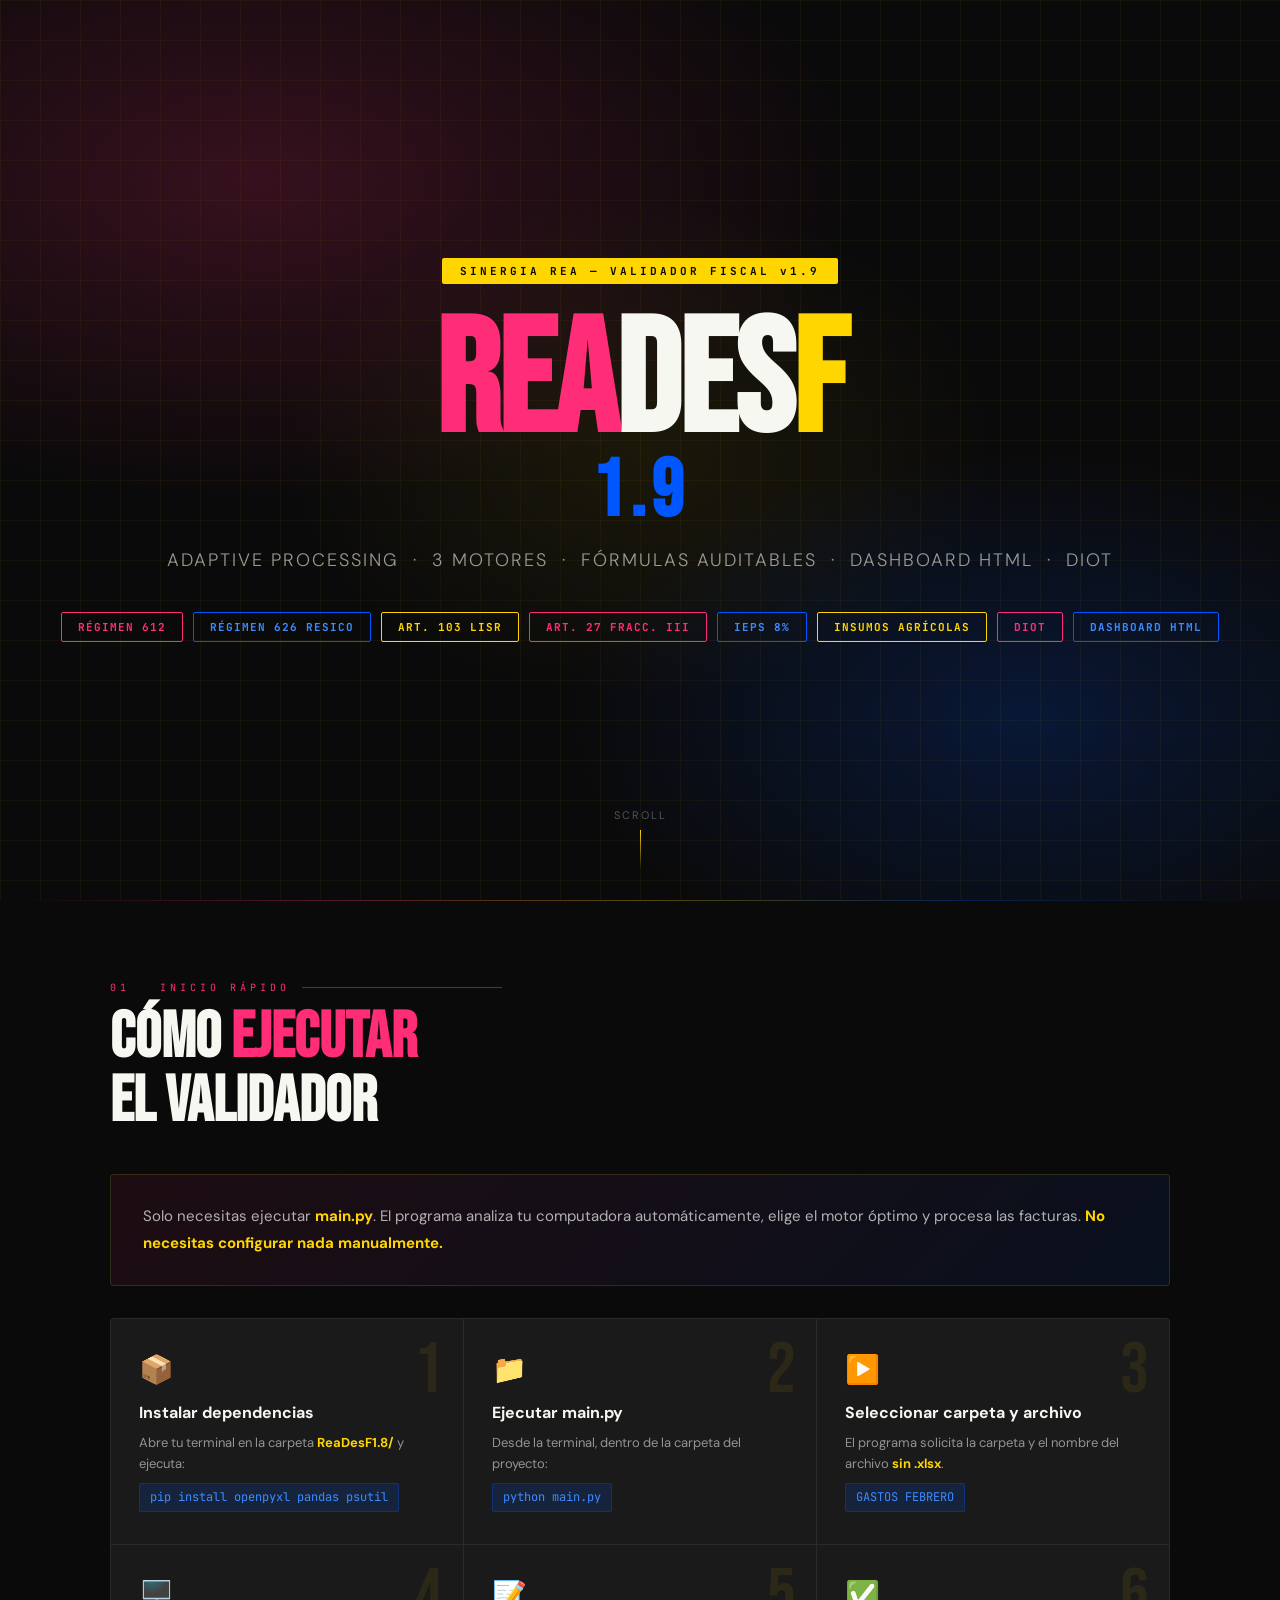
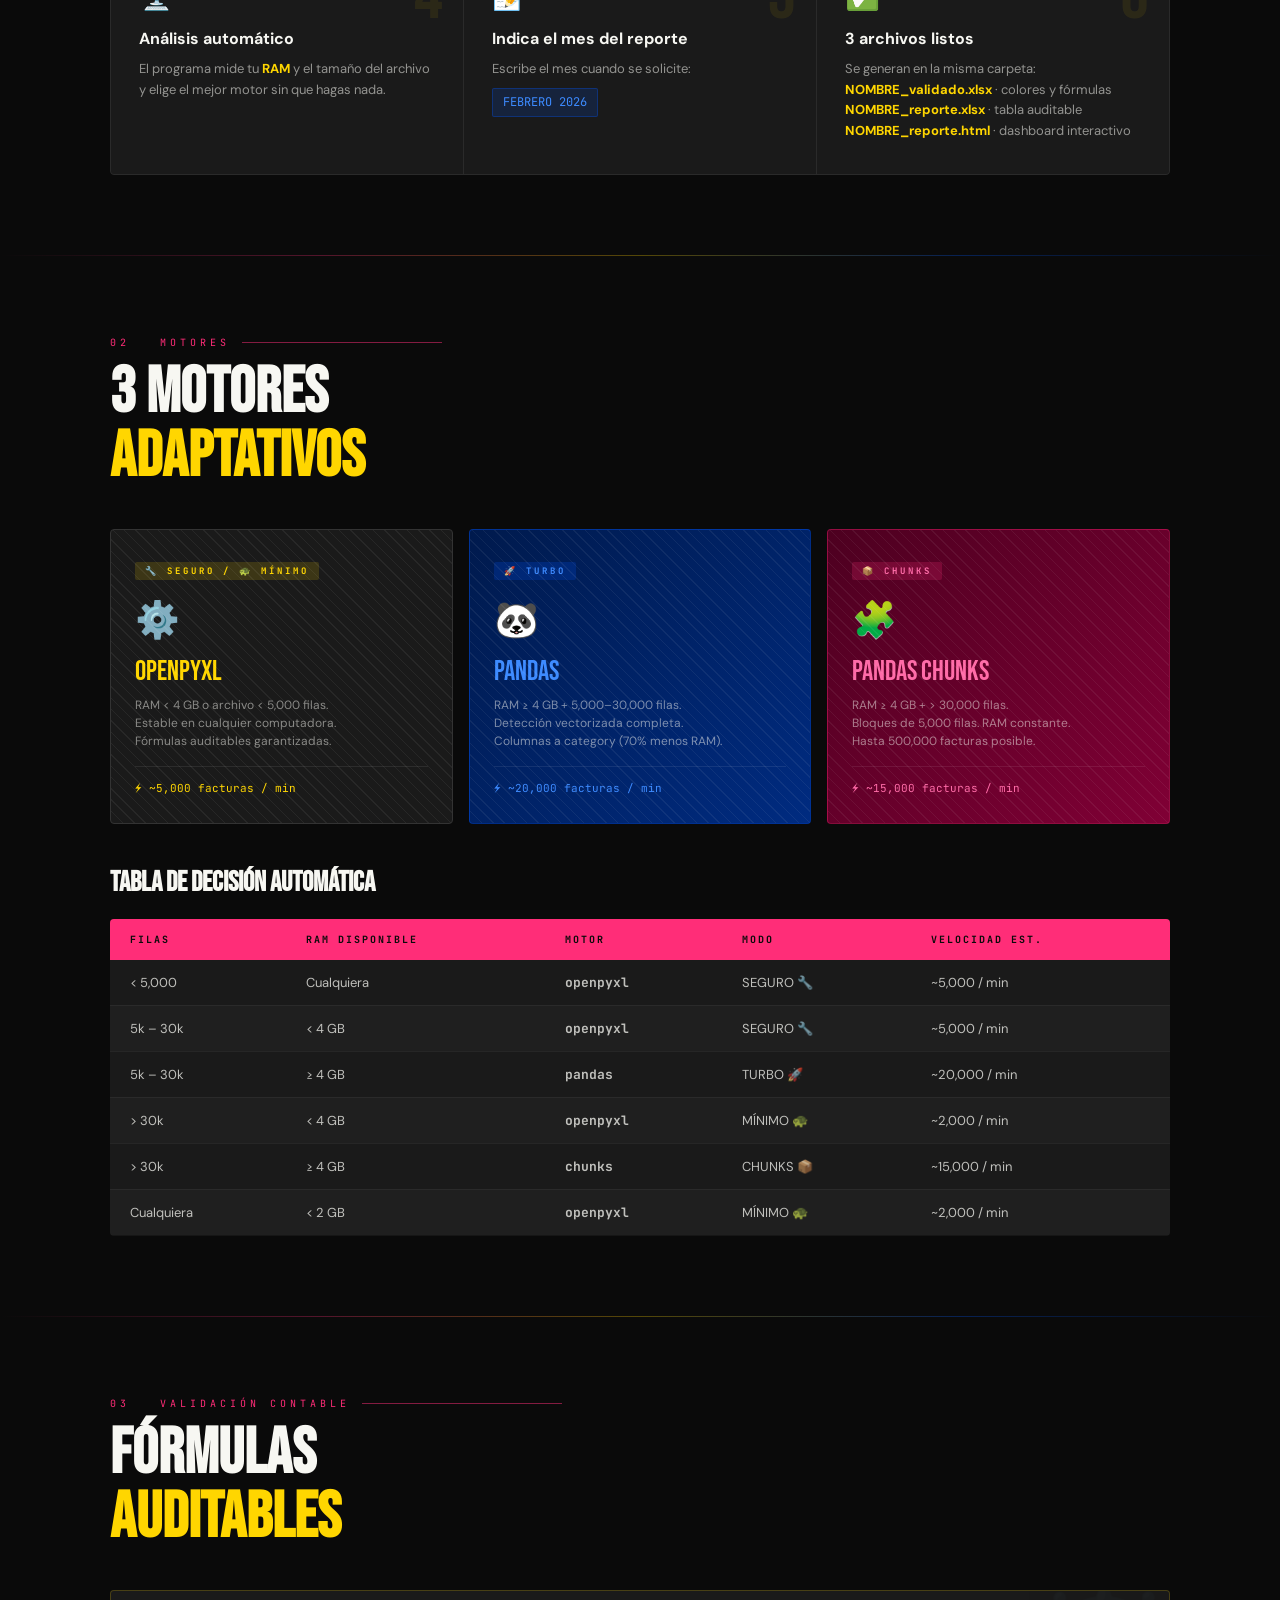
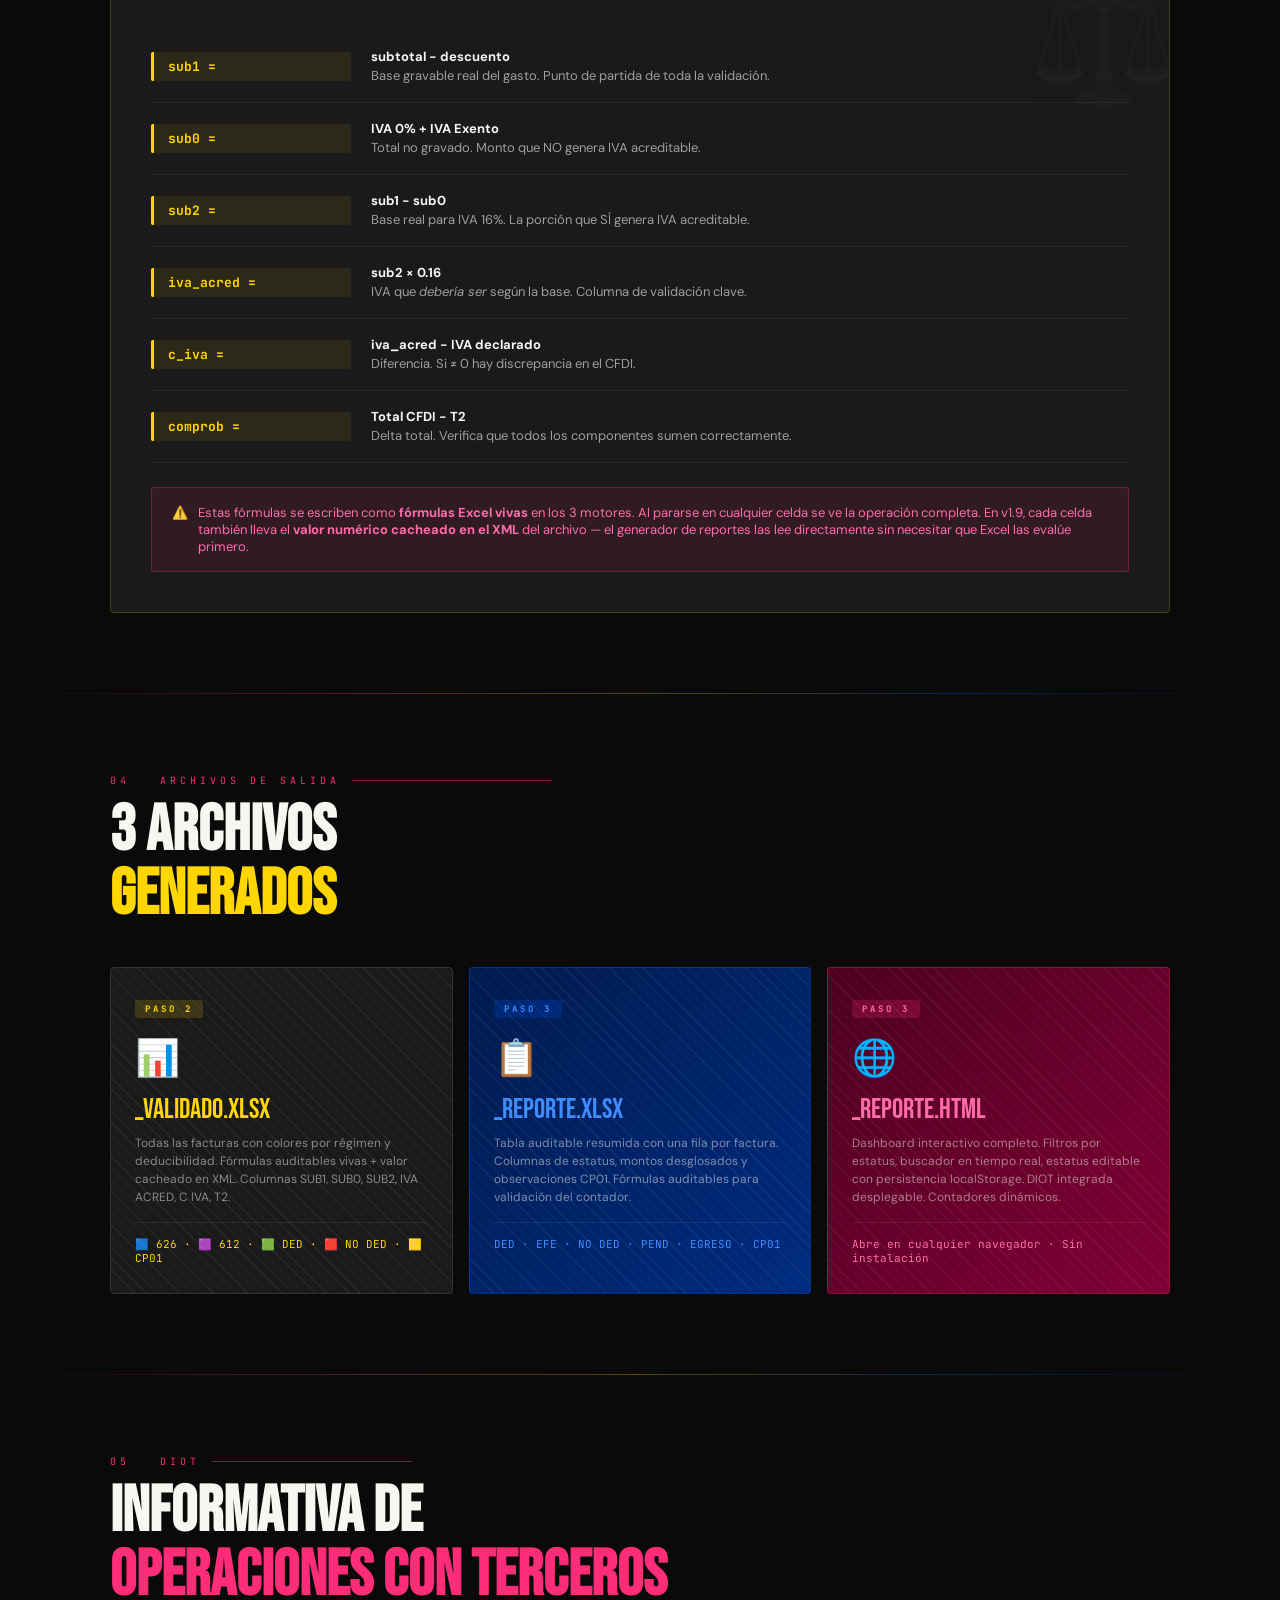
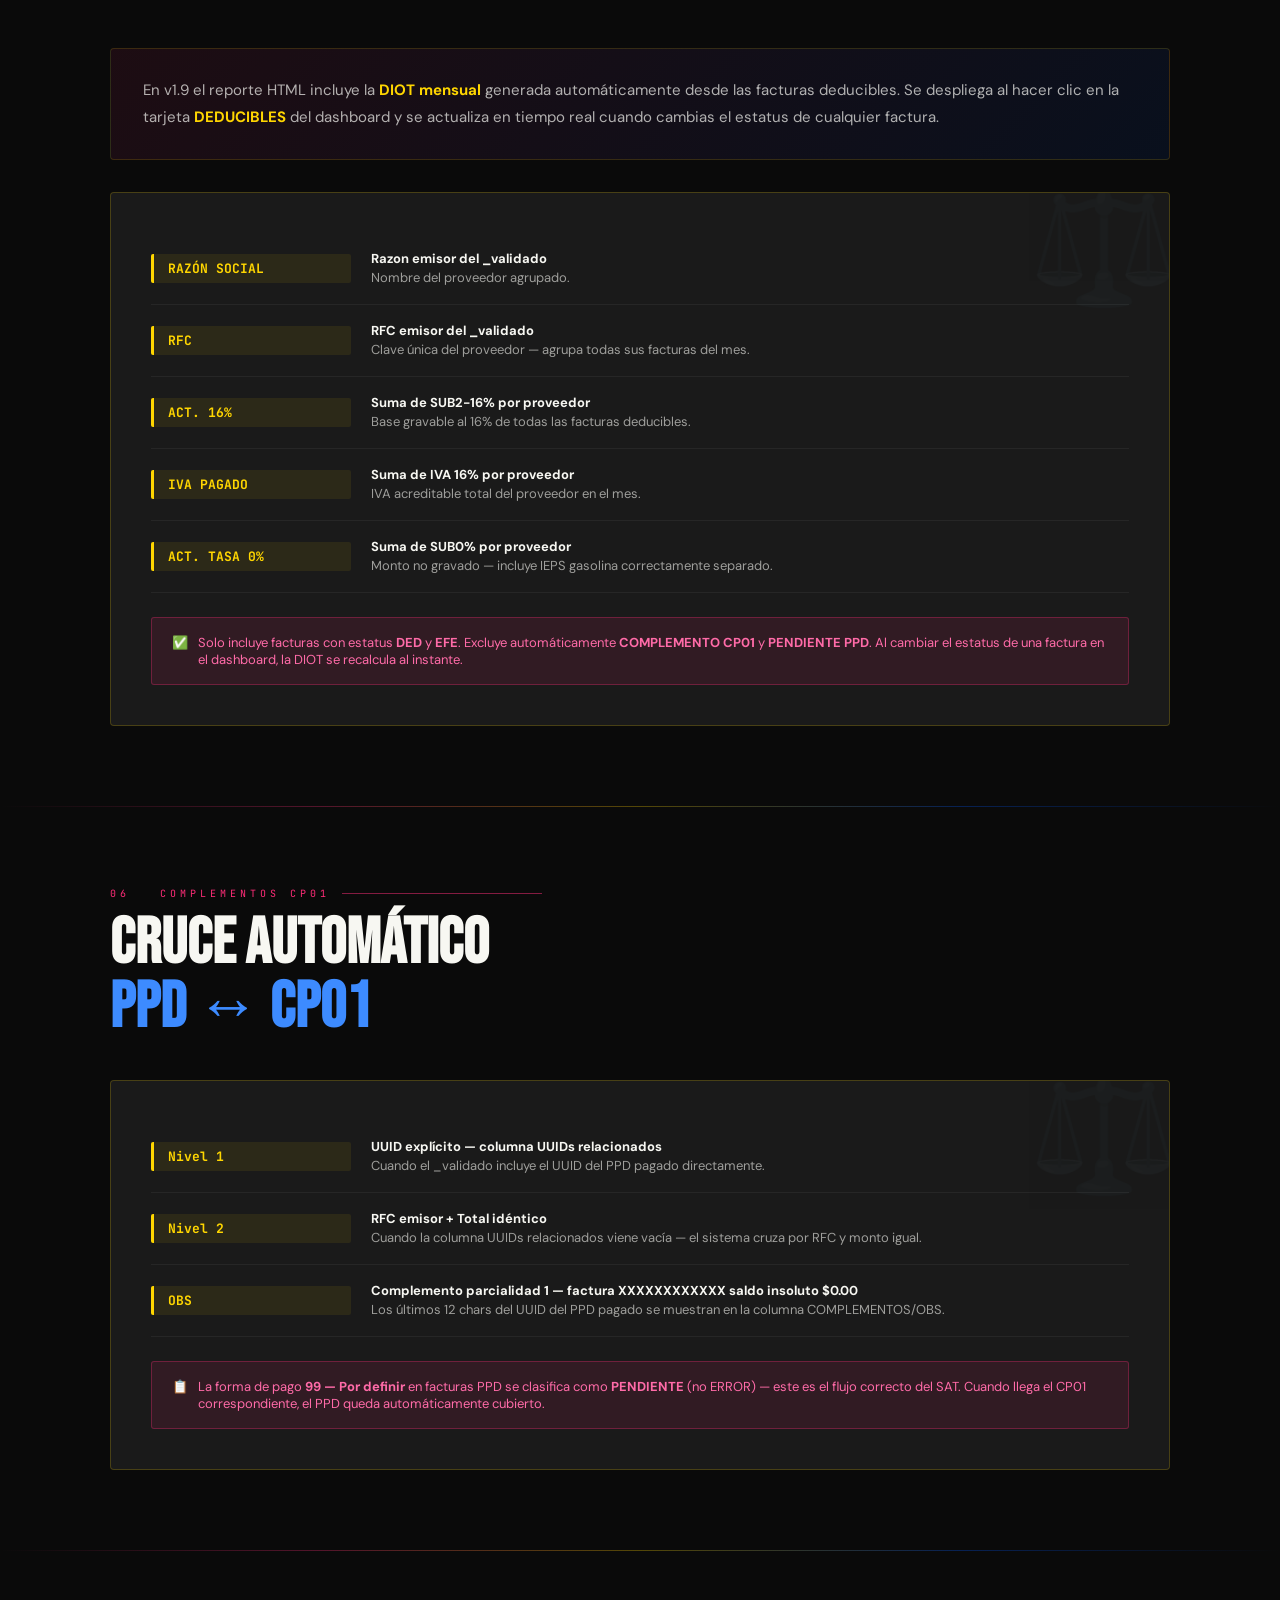
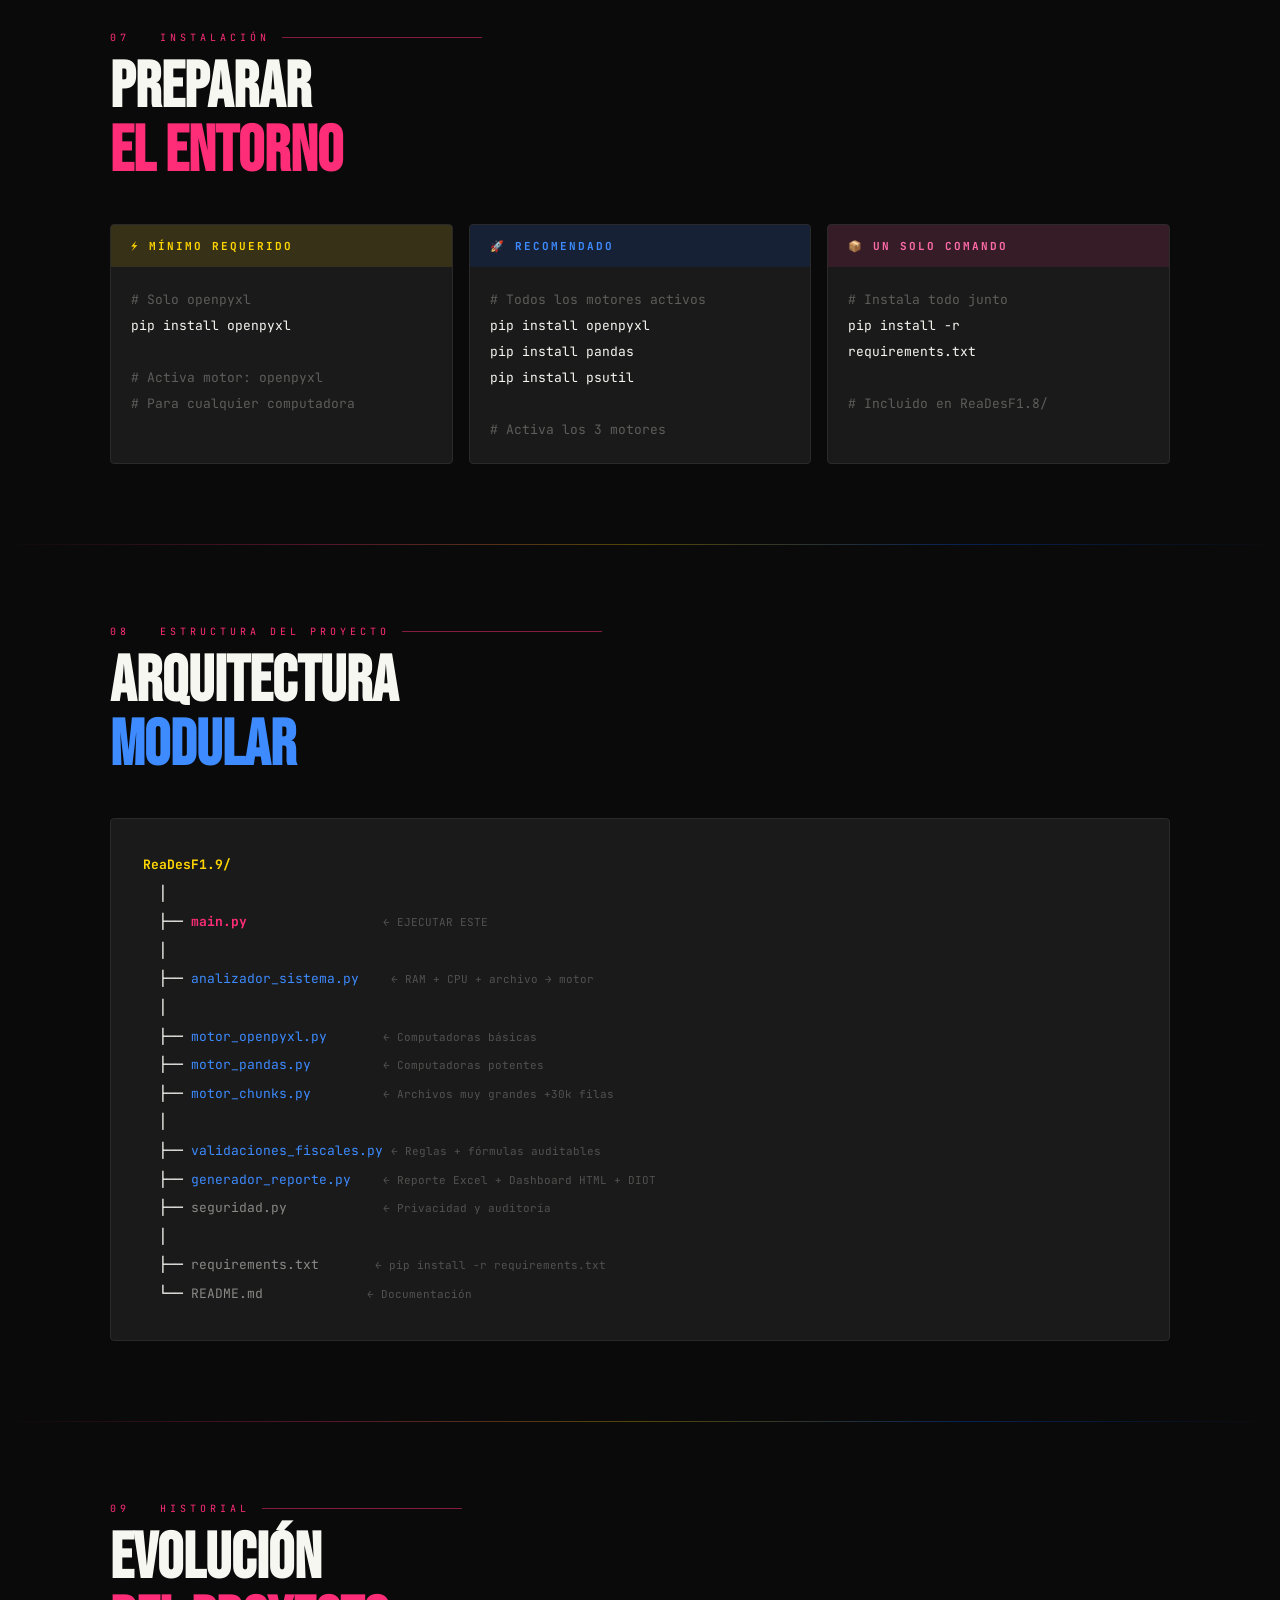
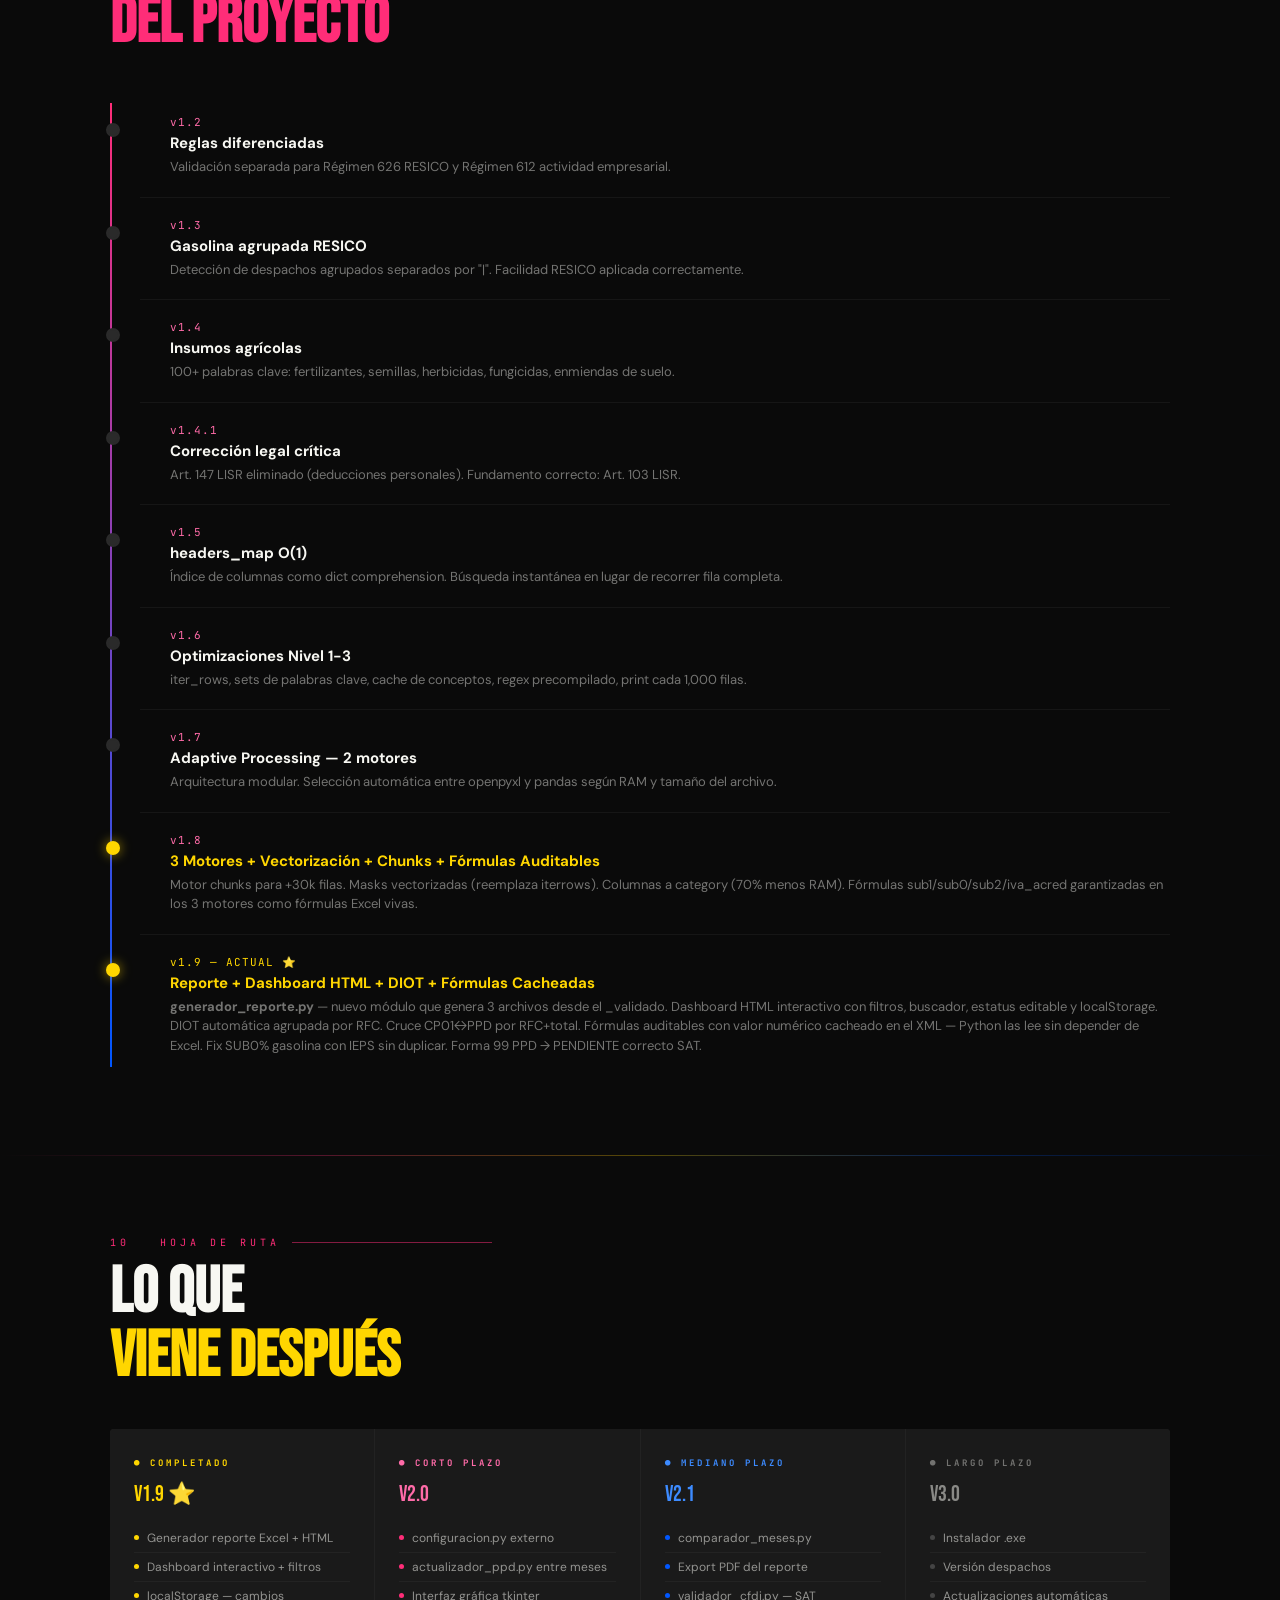
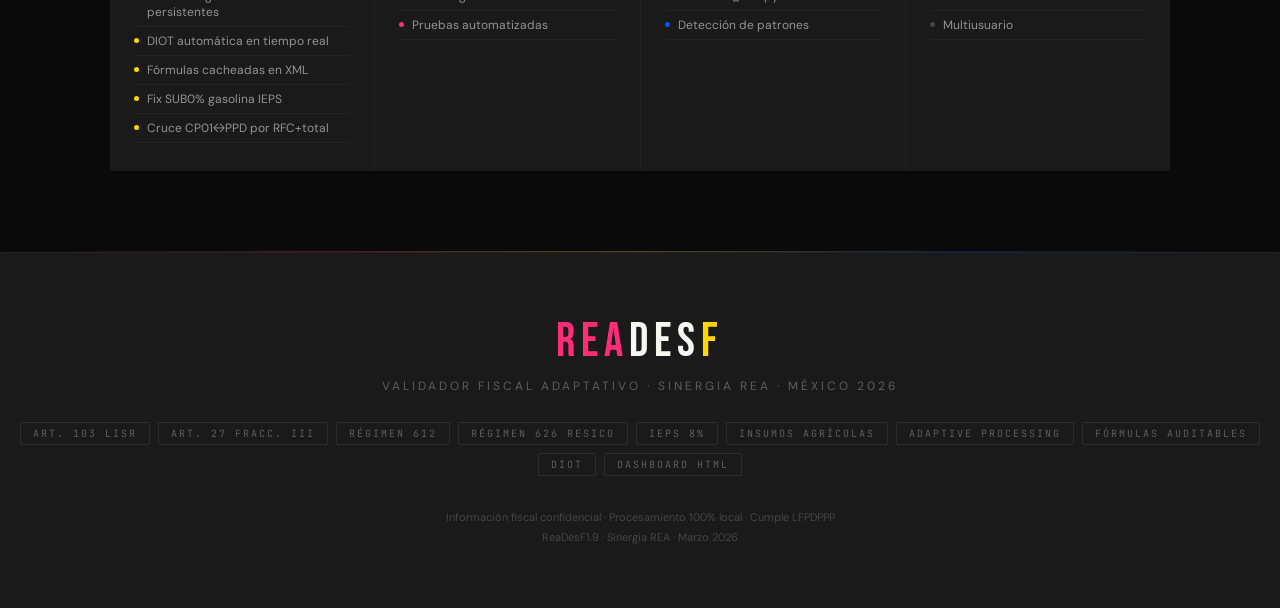
==== commit 90229139: "V1.9 REPORTES HTML Y EXCEL" ====
--- a/index.html
+++ b/index.html
@@ -3,7 +3,7 @@
 <head>
 <meta charset="UTF-8">
 <meta name="viewport" content="width=device-width, initial-scale=1.0">
-<title>ReaDesF1.8 — Sinergia REA</title>
+<title>ReaDesF1.9 — Sinergia REA</title>
 <link href="https://fonts.googleapis.com/css2?family=Bebas+Neue&family=DM+Sans:wght@300;400;500;700&family=JetBrains+Mono:wght@400;700&display=swap" rel="stylesheet">
 <style>
   :root {
@@ -659,14 +659,14 @@
   <div class="hero-bg"></div>
   <div class="grid-overlay"></div>
 
-  <div class="badge">SINERGIA REA — VALIDADOR FISCAL v1.8</div>
+  <div class="badge">SINERGIA REA — VALIDADOR FISCAL v1.9</div>
 
   <h1 class="hero-title">
     <span class="rea">Rea</span><span class="des">Des</span><span class="f">F</span>
-    <span class="ver">1.8</span>
+    <span class="ver">1.9</span>
   </h1>
 
-  <p class="hero-sub">ADAPTIVE PROCESSING &nbsp;·&nbsp; 3 MOTORES &nbsp;·&nbsp; FÓRMULAS AUDITABLES</p>
+  <p class="hero-sub">ADAPTIVE PROCESSING &nbsp;·&nbsp; 3 MOTORES &nbsp;·&nbsp; FÓRMULAS AUDITABLES &nbsp;·&nbsp; DASHBOARD HTML &nbsp;·&nbsp; DIOT</p>
 
   <div class="hero-tags">
     <span class="tag tag-rosa">RÉGIMEN 612</span>
@@ -675,6 +675,8 @@
     <span class="tag tag-rosa">ART. 27 FRACC. III</span>
     <span class="tag tag-azul">IEPS 8%</span>
     <span class="tag tag-amarillo">INSUMOS AGRÍCOLAS</span>
+    <span class="tag tag-rosa">DIOT</span>
+    <span class="tag tag-azul">DASHBOARD HTML</span>
   </div>
 
   <div class="scroll-hint">SCROLL</div>
@@ -708,20 +710,20 @@
     <div class="step">
       <div class="step-num">2</div>
       <div class="step-icon">📁</div>
-      <div class="step-title">Colocar el archivo Excel</div>
-      <div class="step-desc">
-        Pon tu archivo de facturas en:<br>
-        <span class="step-accent">Desktop / GASTOS RESICO / 2026 / FEBRERO26</span>
-      </div>
-    </div>
-
-    <div class="step">
-      <div class="step-num">3</div>
-      <div class="step-icon">▶️</div>
       <div class="step-title">Ejecutar main.py</div>
       <div class="step-desc">
         Desde la terminal, dentro de la carpeta del proyecto:
         <br><div class="step-cmd">python main.py</div>
+      </div>
+    </div>
+
+    <div class="step">
+      <div class="step-num">3</div>
+      <div class="step-icon">▶️</div>
+      <div class="step-title">Seleccionar carpeta y archivo</div>
+      <div class="step-desc">
+        El programa solicita la carpeta y el nombre del archivo <span class="step-accent">sin .xlsx</span>.
+        <br><div class="step-cmd">GASTOS FEBRERO</div>
       </div>
     </div>
 
@@ -737,19 +739,22 @@
     <div class="step">
       <div class="step-num">5</div>
       <div class="step-icon">📝</div>
-      <div class="step-title">Escribe el nombre del archivo</div>
+      <div class="step-title">Indica el mes del reporte</div>
       <div class="step-desc">
-        Solo escribe el nombre <span class="step-accent">sin .xlsx</span>. El programa lo agrega automáticamente.
-        <br><div class="step-cmd">GASTOS FEBRERO</div>
+        Escribe el mes cuando se solicite:
+        <br><div class="step-cmd">FEBRERO 2026</div>
       </div>
     </div>
 
     <div class="step">
       <div class="step-num">6</div>
       <div class="step-icon">✅</div>
-      <div class="step-title">Resultado listo</div>
+      <div class="step-title">3 archivos listos</div>
       <div class="step-desc">
-        Se guarda como <span class="step-accent">NOMBRE_validado.xlsx</span> en la misma carpeta con colores, fórmulas y razones.
+        Se generan en la misma carpeta:<br>
+        <span class="step-accent">NOMBRE_validado.xlsx</span> · colores y fórmulas<br>
+        <span class="step-accent">NOMBRE_reporte.xlsx</span> · tabla auditable<br>
+        <span class="step-accent">NOMBRE_reporte.html</span> · dashboard interactivo
       </div>
     </div>
 
@@ -930,7 +935,169 @@
     <div class="formula-alert">
       <span>⚠️</span>
       <div>
-        Estas fórmulas se escriben como <strong>fórmulas Excel vivas</strong> en los 3 motores. Al pararse en cualquier celda se ve la operación completa. Permiten detectar discrepancias en el IVA desglosado del CFDI sin necesidad de recalcular manualmente.
+        Estas fórmulas se escriben como <strong>fórmulas Excel vivas</strong> en los 3 motores. Al pararse en cualquier celda se ve la operación completa. En v1.9, cada celda también lleva el <strong>valor numérico cacheado en el XML</strong> del archivo — el generador de reportes las lee directamente sin necesitar que Excel las evalúe primero.
+      </div>
+    </div>
+
+  </div>
+</section>
+
+<div class="divider"></div>
+
+<!-- ══════════════════════════════════════════
+     ARCHIVOS DE SALIDA
+══════════════════════════════════════════ -->
+<section class="reveal">
+  <div class="section-label">04 &nbsp; ARCHIVOS DE SALIDA</div>
+  <h2 class="section-title">3 archivos<br><span style="color:var(--amarillo)">generados</span></h2>
+
+  <div class="motores-grid">
+
+    <div class="motor-card motor-openpyxl">
+      <span class="motor-badge badge-seguro">PASO 2</span>
+      <span class="motor-icon">📊</span>
+      <div class="motor-name" style="color:var(--amarillo)">_validado.xlsx</div>
+      <div class="motor-when">
+        Todas las facturas con colores por régimen y deducibilidad.
+        Fórmulas auditables vivas + valor cacheado en XML.
+        Columnas SUB1, SUB0, SUB2, IVA ACRED, C IVA, T2.
+      </div>
+      <div class="motor-speed">🟦 626 · 🟪 612 · 🟩 DED · 🟥 NO DED · 🟨 CP01</div>
+    </div>
+
+    <div class="motor-card motor-pandas">
+      <span class="motor-badge badge-turbo">PASO 3</span>
+      <span class="motor-icon">📋</span>
+      <div class="motor-name" style="color:var(--azul-soft)">_reporte.xlsx</div>
+      <div class="motor-when">
+        Tabla auditable resumida con una fila por factura.
+        Columnas de estatus, montos desglosados y observaciones CP01.
+        Fórmulas auditables para validación del contador.
+      </div>
+      <div class="motor-speed" style="color:var(--azul-soft)">DED · EFE · NO DED · PEND · EGRESO · CP01</div>
+    </div>
+
+    <div class="motor-card motor-chunks">
+      <span class="motor-badge badge-chunks">PASO 3</span>
+      <span class="motor-icon">🌐</span>
+      <div class="motor-name" style="color:var(--rosa-soft)">_reporte.html</div>
+      <div class="motor-when">
+        Dashboard interactivo completo. Filtros por estatus, buscador en tiempo real,
+        estatus editable con persistencia localStorage.
+        DIOT integrada desplegable. Contadores dinámicos.
+      </div>
+      <div class="motor-speed" style="color:var(--rosa-soft)">Abre en cualquier navegador · Sin instalación</div>
+    </div>
+
+  </div>
+</section>
+
+<div class="divider"></div>
+
+<!-- ══════════════════════════════════════════
+     DIOT
+══════════════════════════════════════════ -->
+<section class="reveal">
+  <div class="section-label">05 &nbsp; DIOT</div>
+  <h2 class="section-title">Informativa de<br><span style="color:var(--rosa)">operaciones con terceros</span></h2>
+
+  <div class="highlight">
+    <p>En v1.9 el reporte HTML incluye la <strong>DIOT mensual</strong> generada automáticamente desde las facturas deducibles. Se despliega al hacer clic en la tarjeta <strong>DEDUCIBLES</strong> del dashboard y se actualiza en tiempo real cuando cambias el estatus de cualquier factura.</p>
+  </div>
+
+  <div class="formulas-box">
+
+    <div class="formula-row">
+      <div class="formula-name">RAZÓN SOCIAL</div>
+      <div class="formula-desc">
+        <strong style="color:var(--blanco)">Razon emisor del _validado</strong><br>
+        Nombre del proveedor agrupado.
+      </div>
+    </div>
+
+    <div class="formula-row">
+      <div class="formula-name">RFC</div>
+      <div class="formula-desc">
+        <strong style="color:var(--blanco)">RFC emisor del _validado</strong><br>
+        Clave única del proveedor — agrupa todas sus facturas del mes.
+      </div>
+    </div>
+
+    <div class="formula-row">
+      <div class="formula-name">ACT. 16%</div>
+      <div class="formula-desc">
+        <strong style="color:var(--blanco)">Suma de SUB2-16% por proveedor</strong><br>
+        Base gravable al 16% de todas las facturas deducibles.
+      </div>
+    </div>
+
+    <div class="formula-row">
+      <div class="formula-name">IVA PAGADO</div>
+      <div class="formula-desc">
+        <strong style="color:var(--blanco)">Suma de IVA 16% por proveedor</strong><br>
+        IVA acreditable total del proveedor en el mes.
+      </div>
+    </div>
+
+    <div class="formula-row">
+      <div class="formula-name">ACT. TASA 0%</div>
+      <div class="formula-desc">
+        <strong style="color:var(--blanco)">Suma de SUB0% por proveedor</strong><br>
+        Monto no gravado — incluye IEPS gasolina correctamente separado.
+      </div>
+    </div>
+
+    <div class="formula-alert">
+      <span>✅</span>
+      <div>
+        Solo incluye facturas con estatus <strong>DED</strong> y <strong>EFE</strong>.
+        Excluye automáticamente <strong>COMPLEMENTO CP01</strong> y <strong>PENDIENTE PPD</strong>.
+        Al cambiar el estatus de una factura en el dashboard, la DIOT se recalcula al instante.
+      </div>
+    </div>
+
+  </div>
+</section>
+
+<div class="divider"></div>
+
+<!-- ══════════════════════════════════════════
+     COMPLEMENTOS CP01
+══════════════════════════════════════════ -->
+<section class="reveal">
+  <div class="section-label">06 &nbsp; COMPLEMENTOS CP01</div>
+  <h2 class="section-title">Cruce automático<br><span style="color:var(--azul-soft)">PPD ↔ CP01</span></h2>
+
+  <div class="formulas-box">
+
+    <div class="formula-row">
+      <div class="formula-name">Nivel 1</div>
+      <div class="formula-desc">
+        <strong style="color:var(--blanco)">UUID explícito — columna UUIDs relacionados</strong><br>
+        Cuando el _validado incluye el UUID del PPD pagado directamente.
+      </div>
+    </div>
+
+    <div class="formula-row">
+      <div class="formula-name">Nivel 2</div>
+      <div class="formula-desc">
+        <strong style="color:var(--blanco)">RFC emisor + Total idéntico</strong><br>
+        Cuando la columna UUIDs relacionados viene vacía — el sistema cruza por RFC y monto igual.
+      </div>
+    </div>
+
+    <div class="formula-row">
+      <div class="formula-name">OBS</div>
+      <div class="formula-desc">
+        <strong style="color:var(--blanco)">Complemento parcialidad 1 — factura XXXXXXXXXXXX saldo insoluto $0.00</strong><br>
+        Los últimos 12 chars del UUID del PPD pagado se muestran en la columna COMPLEMENTOS/OBS.
+      </div>
+    </div>
+
+    <div class="formula-alert">
+      <span>📋</span>
+      <div>
+        La forma de pago <strong>99 — Por definir</strong> en facturas PPD se clasifica como <strong>PENDIENTE</strong> (no ERROR) — este es el flujo correcto del SAT. Cuando llega el CP01 correspondiente, el PPD queda automáticamente cubierto.
       </div>
     </div>
 
@@ -943,7 +1110,7 @@
      INSTALACIÓN
 ══════════════════════════════════════════ -->
 <section class="reveal">
-  <div class="section-label">04 &nbsp; INSTALACIÓN</div>
+  <div class="section-label">07 &nbsp; INSTALACIÓN</div>
   <h2 class="section-title">Preparar<br><span style="color:var(--rosa)">el entorno</span></h2>
 
   <div class="install-grid">
@@ -991,11 +1158,11 @@
      ESTRUCTURA
 ══════════════════════════════════════════ -->
 <section class="reveal">
-  <div class="section-label">05 &nbsp; ESTRUCTURA DEL PROYECTO</div>
+  <div class="section-label">08 &nbsp; ESTRUCTURA DEL PROYECTO</div>
   <h2 class="section-title">Arquitectura<br><span style="color:var(--azul-soft)">modular</span></h2>
 
   <div class="file-tree">
-    <div><span class="ft-folder">ReaDesF1.8/</span></div>
+    <div><span class="ft-folder">ReaDesF1.9/</span></div>
     <div>&nbsp;&nbsp;│</div>
     <div>&nbsp;&nbsp;├── <span class="ft-main">main.py</span> &nbsp;&nbsp;&nbsp;&nbsp;&nbsp;&nbsp;&nbsp;&nbsp;&nbsp;&nbsp;&nbsp;&nbsp;&nbsp;&nbsp;&nbsp;&nbsp;<span class="ft-comment">← EJECUTAR ESTE</span></div>
     <div>&nbsp;&nbsp;│</div>
@@ -1006,10 +1173,11 @@
     <div>&nbsp;&nbsp;├── <span class="ft-module">motor_chunks.py</span> &nbsp;&nbsp;&nbsp;&nbsp;&nbsp;&nbsp;&nbsp;&nbsp;<span class="ft-comment">← Archivos muy grandes +30k filas</span></div>
     <div>&nbsp;&nbsp;│</div>
     <div>&nbsp;&nbsp;├── <span class="ft-module">validaciones_fiscales.py</span> <span class="ft-comment">← Reglas + fórmulas auditables</span></div>
+    <div>&nbsp;&nbsp;├── <span class="ft-module">generador_reporte.py</span> &nbsp;&nbsp;&nbsp;<span class="ft-comment">← Reporte Excel + Dashboard HTML + DIOT</span></div>
     <div>&nbsp;&nbsp;├── <span class="ft-config">seguridad.py</span> &nbsp;&nbsp;&nbsp;&nbsp;&nbsp;&nbsp;&nbsp;&nbsp;&nbsp;&nbsp;&nbsp;<span class="ft-comment">← Privacidad y auditoría</span></div>
     <div>&nbsp;&nbsp;│</div>
     <div>&nbsp;&nbsp;├── <span class="ft-config">requirements.txt</span> &nbsp;&nbsp;&nbsp;&nbsp;&nbsp;&nbsp;<span class="ft-comment">← pip install -r requirements.txt</span></div>
-    <div>&nbsp;&nbsp;└── <span class="ft-config">README.html</span> &nbsp;&nbsp;&nbsp;&nbsp;&nbsp;&nbsp;&nbsp;&nbsp;&nbsp;&nbsp;<span class="ft-comment">← Este archivo</span></div>
+    <div>&nbsp;&nbsp;└── <span class="ft-config">README.md</span> &nbsp;&nbsp;&nbsp;&nbsp;&nbsp;&nbsp;&nbsp;&nbsp;&nbsp;&nbsp;&nbsp;&nbsp;<span class="ft-comment">← Documentación</span></div>
   </div>
 </section>
 
@@ -1019,7 +1187,7 @@
      VERSIONES
 ══════════════════════════════════════════ -->
 <section class="reveal">
-  <div class="section-label">06 &nbsp; HISTORIAL</div>
+  <div class="section-label">09 &nbsp; HISTORIAL</div>
   <h2 class="section-title">Evolución<br><span style="color:var(--rosa)">del proyecto</span></h2>
 
   <div class="timeline">
@@ -1067,7 +1235,7 @@
     </div>
 
     <div class="timeline-item current">
-      <div class="tv-ver">v1.8 — ACTUAL</div>
+      <div class="tv-ver">v1.8</div>
       <div class="tv-title">3 Motores + Vectorización + Chunks + Fórmulas Auditables</div>
       <div class="tv-desc">
         Motor chunks para +30k filas. Masks vectorizadas (reemplaza iterrows). Columnas a category (70% menos RAM).
@@ -1075,6 +1243,18 @@
       </div>
     </div>
 
+    <div class="timeline-item current" style="border-color:var(--amarillo)">
+      <div class="tv-ver" style="color:var(--amarillo)">v1.9 — ACTUAL ⭐</div>
+      <div class="tv-title">Reporte + Dashboard HTML + DIOT + Fórmulas Cacheadas</div>
+      <div class="tv-desc">
+        <strong>generador_reporte.py</strong> — nuevo módulo que genera 3 archivos desde el _validado.
+        Dashboard HTML interactivo con filtros, buscador, estatus editable y localStorage.
+        DIOT automática agrupada por RFC. Cruce CP01↔PPD por RFC+total.
+        Fórmulas auditables con valor numérico cacheado en el XML — Python las lee sin depender de Excel.
+        Fix SUB0% gasolina con IEPS sin duplicar. Forma 99 PPD → PENDIENTE correcto SAT.
+      </div>
+    </div>
+
   </div>
 </section>
 
@@ -1084,35 +1264,39 @@
      ROADMAP
 ══════════════════════════════════════════ -->
 <section class="reveal">
-  <div class="section-label">07 &nbsp; HOJA DE RUTA</div>
+  <div class="section-label">10 &nbsp; HOJA DE RUTA</div>
   <h2 class="section-title">Lo que<br><span style="color:var(--amarillo)">viene después</span></h2>
 
   <div class="roadmap">
 
     <div class="rm-col">
-      <div class="rm-phase now">● AHORA</div>
-      <div class="rm-title" style="color:var(--amarillo)">v1.8</div>
-      <div class="rm-item"><div class="rm-dot dot-now"></div>Probar con datos reales</div>
-      <div class="rm-item"><div class="rm-dot dot-now"></div>Validar 3 motores</div>
-      <div class="rm-item"><div class="rm-dot dot-now"></div>Verificar fórmulas auditables</div>
+      <div class="rm-phase now">● COMPLETADO</div>
+      <div class="rm-title" style="color:var(--amarillo)">v1.9 ⭐</div>
+      <div class="rm-item"><div class="rm-dot dot-now"></div>Generador reporte Excel + HTML</div>
+      <div class="rm-item"><div class="rm-dot dot-now"></div>Dashboard interactivo + filtros</div>
+      <div class="rm-item"><div class="rm-dot dot-now"></div>localStorage — cambios persistentes</div>
+      <div class="rm-item"><div class="rm-dot dot-now"></div>DIOT automática en tiempo real</div>
+      <div class="rm-item"><div class="rm-dot dot-now"></div>Fórmulas cacheadas en XML</div>
+      <div class="rm-item"><div class="rm-dot dot-now"></div>Fix SUB0% gasolina IEPS</div>
+      <div class="rm-item"><div class="rm-dot dot-now"></div>Cruce CP01↔PPD por RFC+total</div>
     </div>
 
     <div class="rm-col">
       <div class="rm-phase short">● CORTO PLAZO</div>
-      <div class="rm-title" style="color:var(--rosa-soft)">v1.9</div>
+      <div class="rm-title" style="color:var(--rosa-soft)">v2.0</div>
+      <div class="rm-item"><div class="rm-dot dot-short"></div>configuracion.py externo</div>
+      <div class="rm-item"><div class="rm-dot dot-short"></div>actualizador_ppd.py entre meses</div>
       <div class="rm-item"><div class="rm-dot dot-short"></div>Interfaz gráfica tkinter</div>
-      <div class="rm-item"><div class="rm-dot dot-short"></div>config.json externo</div>
       <div class="rm-item"><div class="rm-dot dot-short"></div>Pruebas automatizadas</div>
-      <div class="rm-item"><div class="rm-dot dot-short"></div>Notificación al terminar</div>
     </div>
 
     <div class="rm-col">
       <div class="rm-phase medium">● MEDIANO PLAZO</div>
-      <div class="rm-title" style="color:var(--azul-soft)">v2.0</div>
-      <div class="rm-item"><div class="rm-dot dot-medium"></div>Reporte PDF automático</div>
-      <div class="rm-item"><div class="rm-dot dot-medium"></div>Dashboard de resultados</div>
+      <div class="rm-title" style="color:var(--azul-soft)">v2.1</div>
+      <div class="rm-item"><div class="rm-dot dot-medium"></div>comparador_meses.py</div>
+      <div class="rm-item"><div class="rm-dot dot-medium"></div>Export PDF del reporte</div>
+      <div class="rm-item"><div class="rm-dot dot-medium"></div>validador_cfdi.py — SAT</div>
       <div class="rm-item"><div class="rm-dot dot-medium"></div>Detección de patrones</div>
-      <div class="rm-item"><div class="rm-dot dot-medium"></div>Comparativo histórico</div>
     </div>
 
     <div class="rm-col">
@@ -1147,11 +1331,13 @@
     <span class="footer-tag">INSUMOS AGRÍCOLAS</span>
     <span class="footer-tag">ADAPTIVE PROCESSING</span>
     <span class="footer-tag">FÓRMULAS AUDITABLES</span>
+    <span class="footer-tag">DIOT</span>
+    <span class="footer-tag">DASHBOARD HTML</span>
   </div>
 
   <div class="footer-legal">
     Información fiscal confidencial · Procesamiento 100% local · Cumple LFPDPPP<br>
-    ReaDesF1.8 · Sinergia REA · Marzo 2026
+    ReaDesF1.9 · Sinergia REA · Marzo 2026
   </div>
 </footer>
 
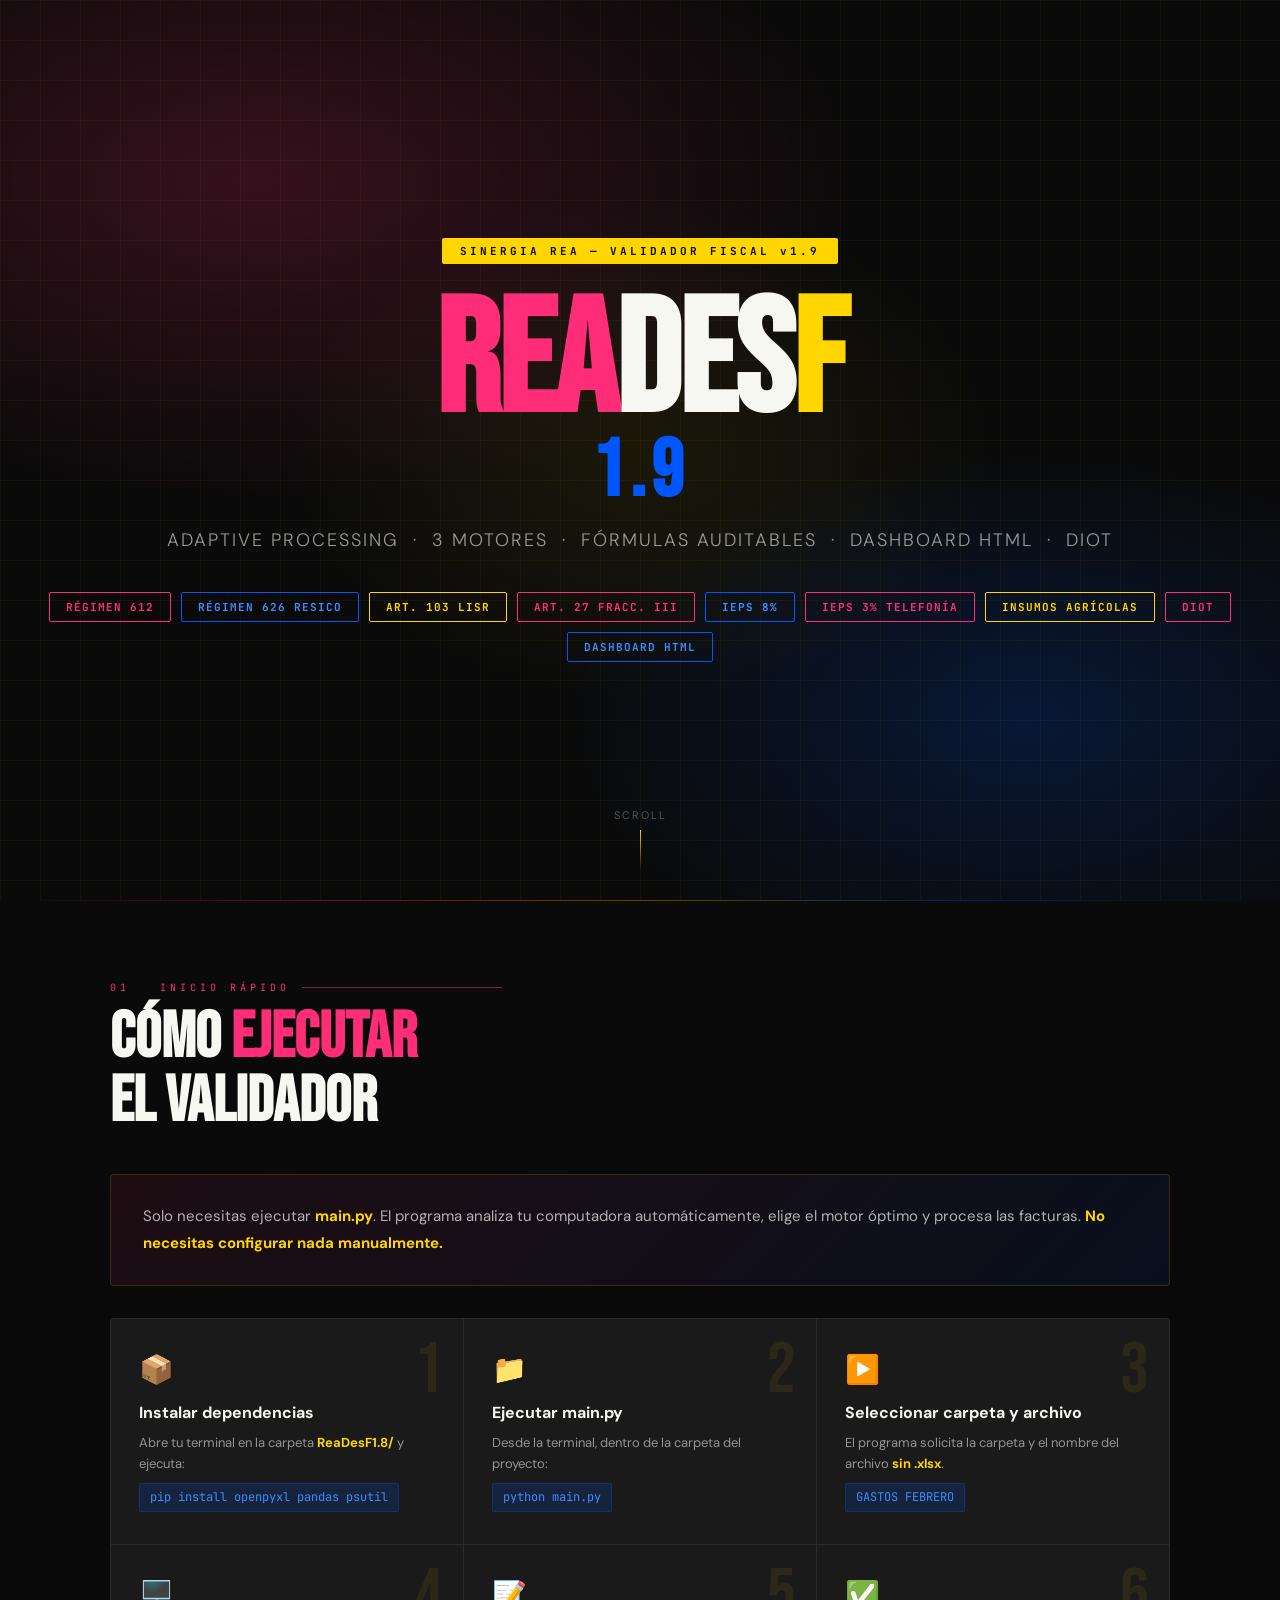
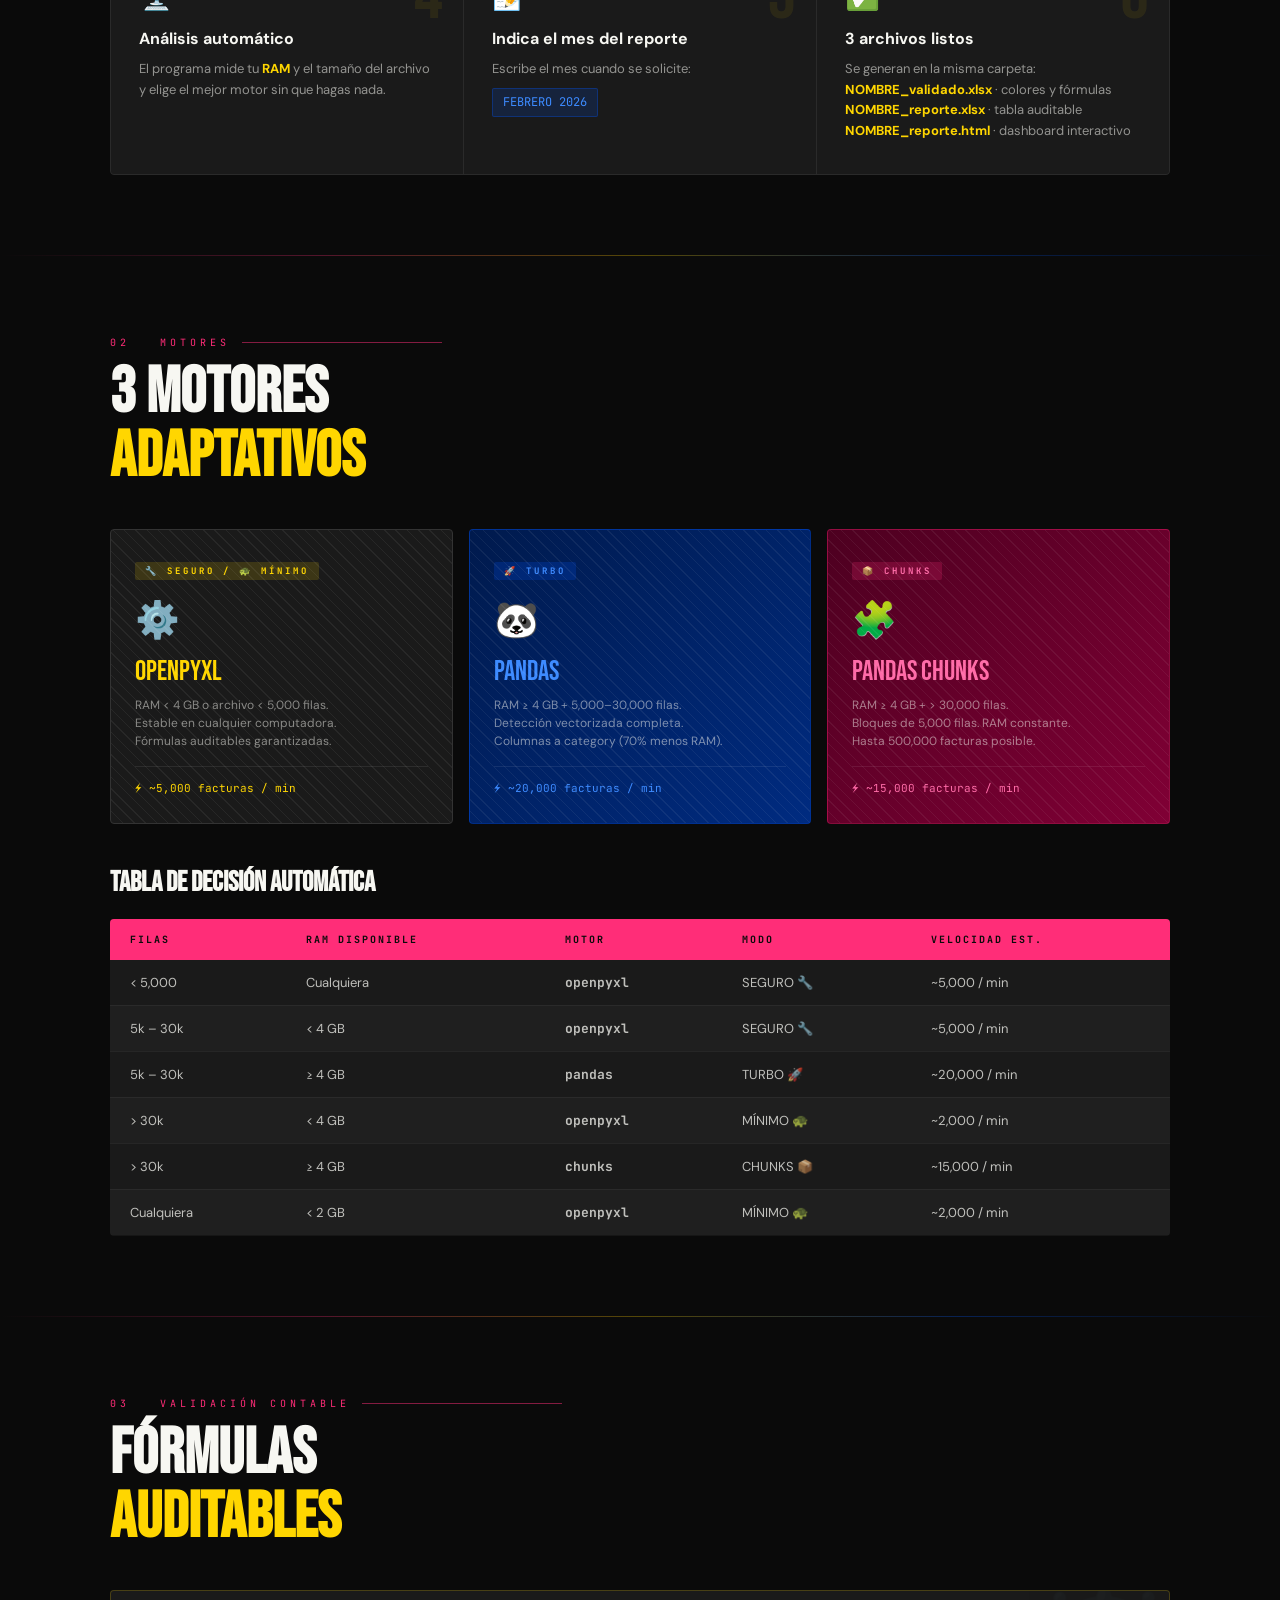
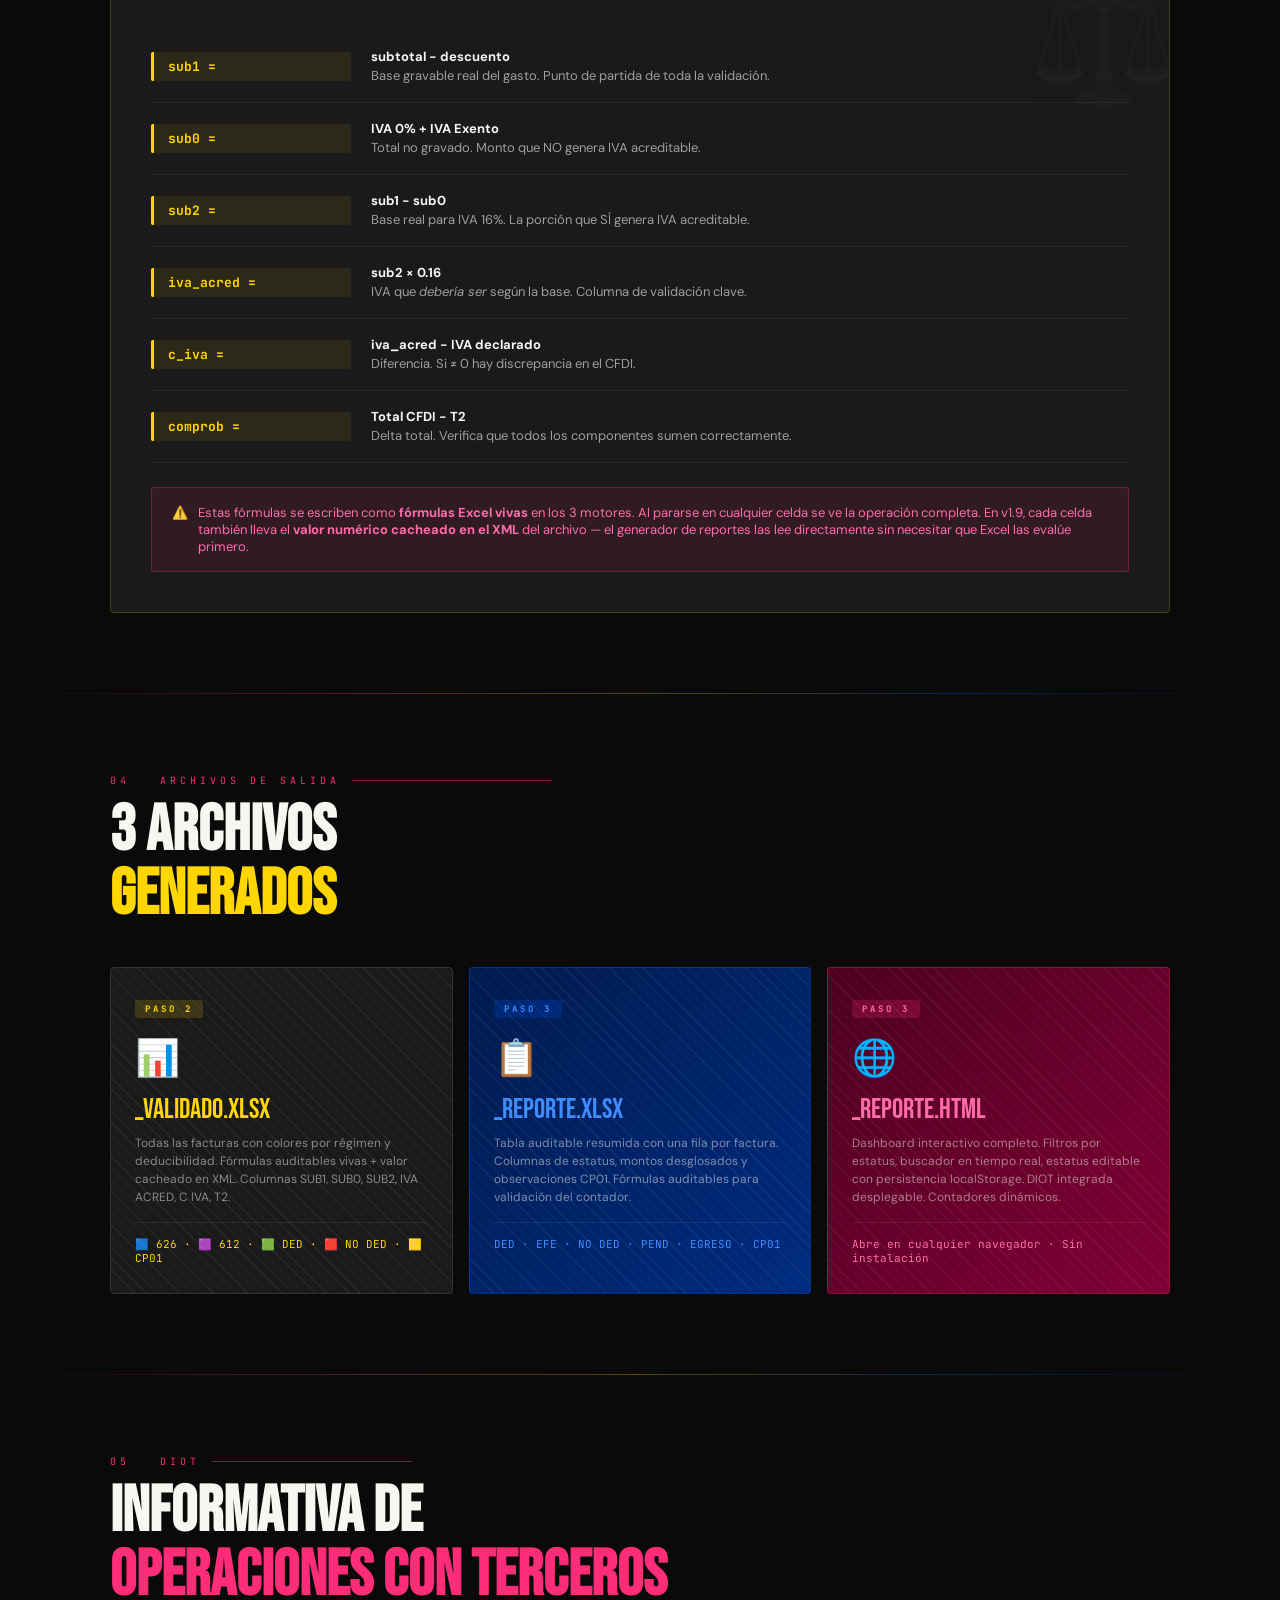
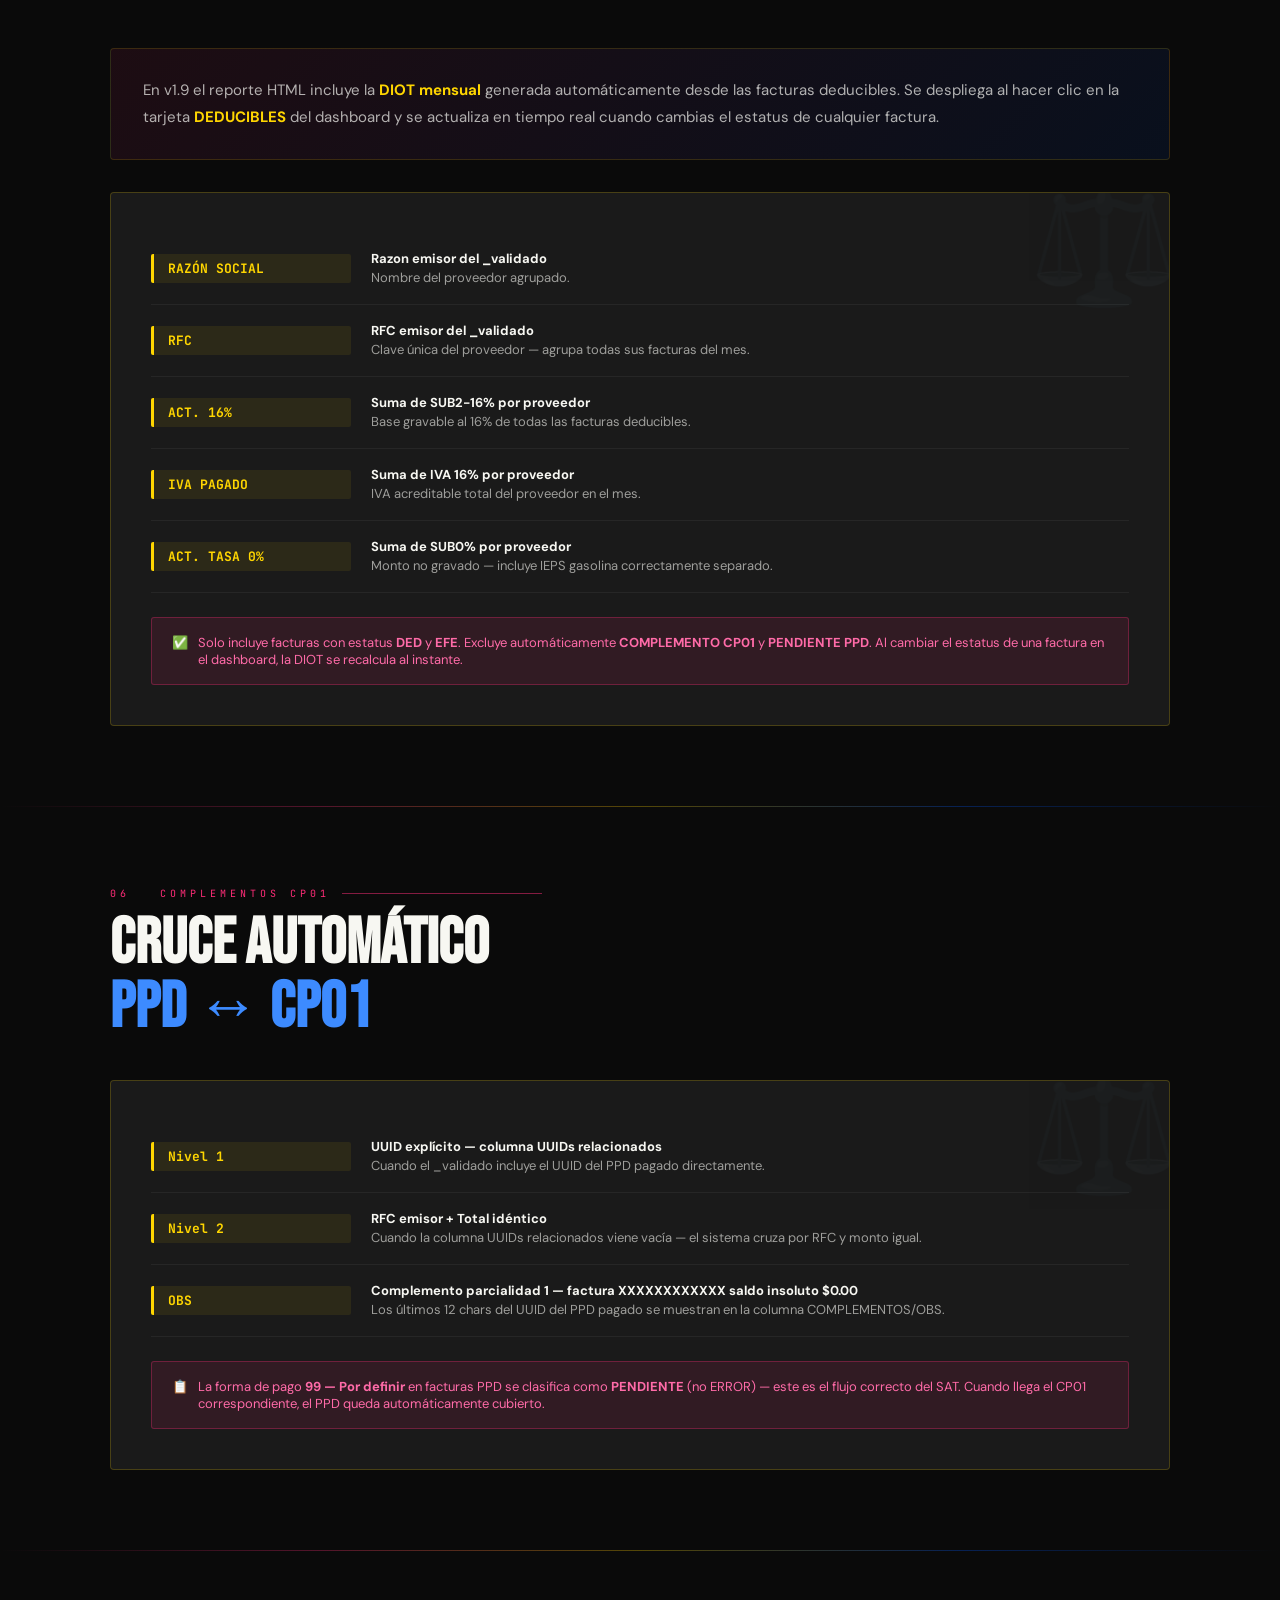
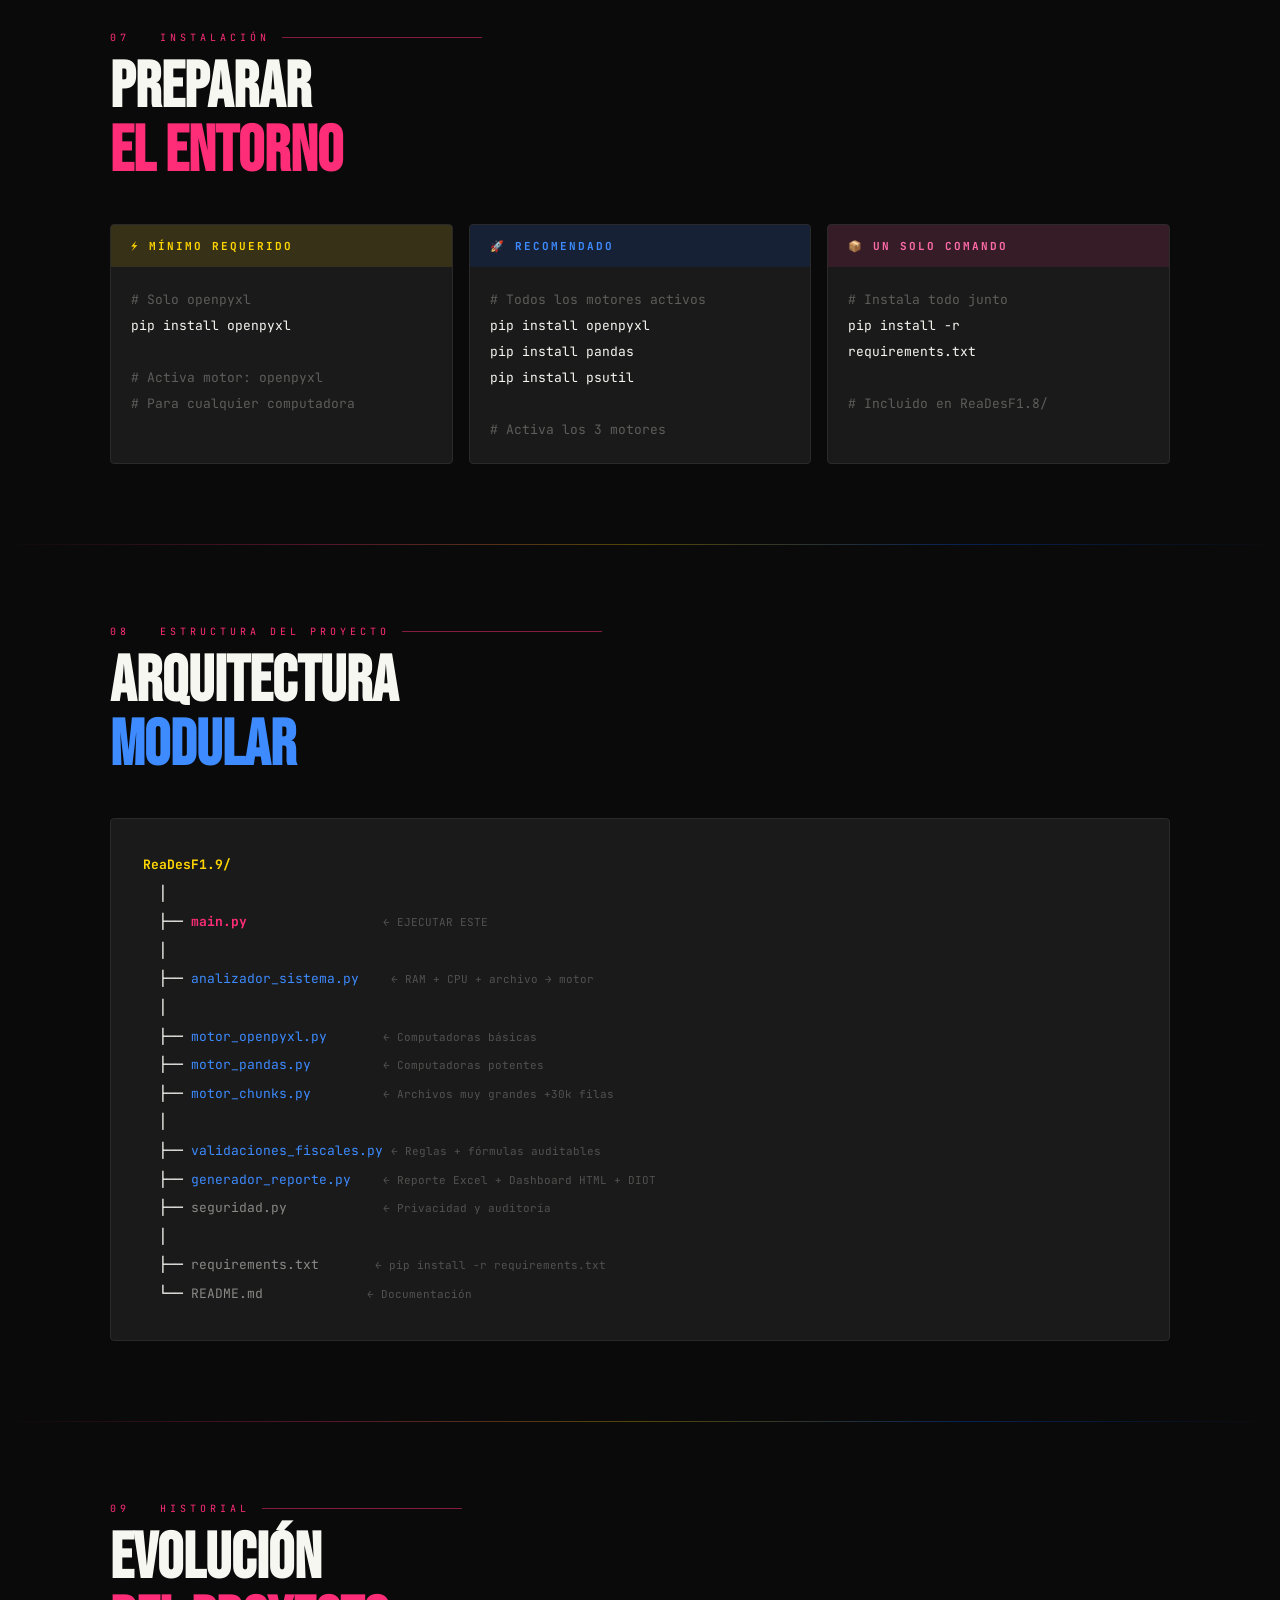
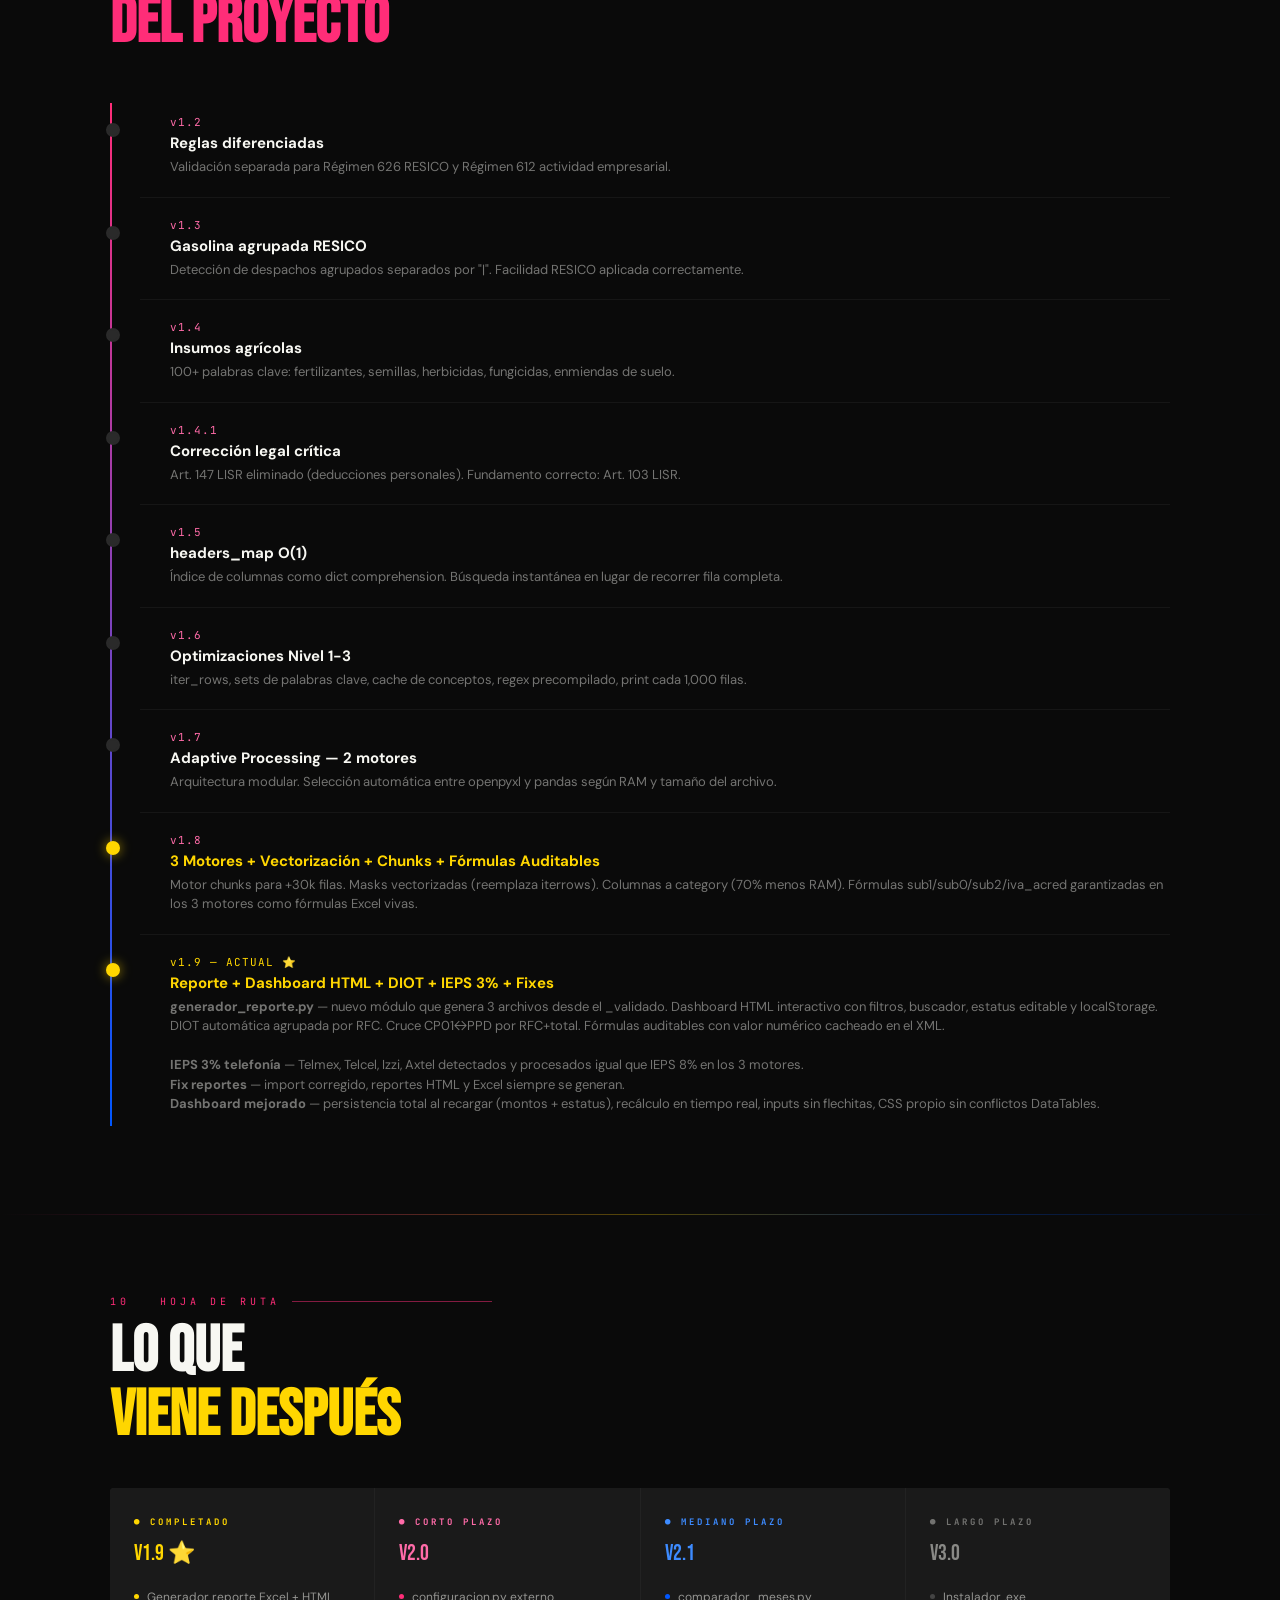
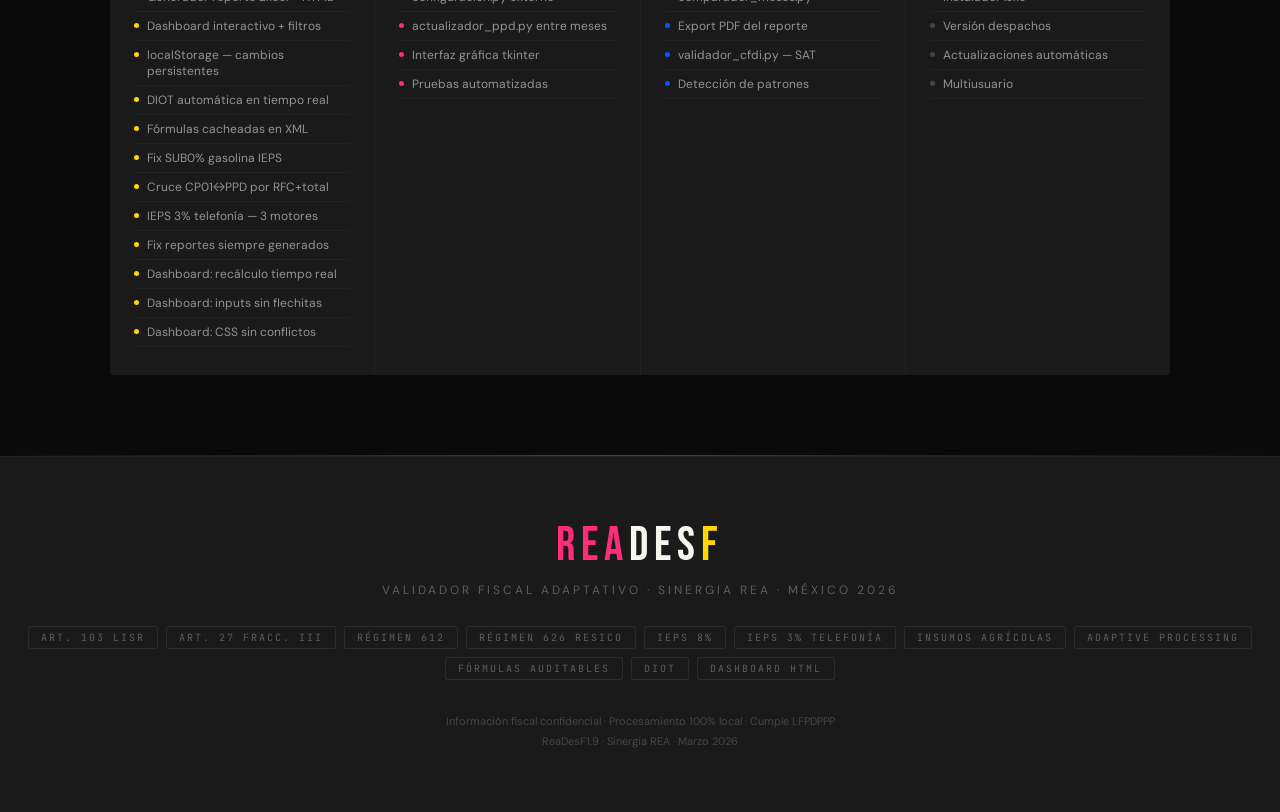
==== commit b9ff2078: "INFORMACION ACTUALIZACION DE INFORMACION" ====
--- a/index.html
+++ b/index.html
@@ -674,6 +674,7 @@
     <span class="tag tag-amarillo">ART. 103 LISR</span>
     <span class="tag tag-rosa">ART. 27 FRACC. III</span>
     <span class="tag tag-azul">IEPS 8%</span>
+    <span class="tag tag-rosa">IEPS 3% TELEFONÍA</span>
     <span class="tag tag-amarillo">INSUMOS AGRÍCOLAS</span>
     <span class="tag tag-rosa">DIOT</span>
     <span class="tag tag-azul">DASHBOARD HTML</span>
@@ -1245,13 +1246,15 @@
 
     <div class="timeline-item current" style="border-color:var(--amarillo)">
       <div class="tv-ver" style="color:var(--amarillo)">v1.9 — ACTUAL ⭐</div>
-      <div class="tv-title">Reporte + Dashboard HTML + DIOT + Fórmulas Cacheadas</div>
+      <div class="tv-title">Reporte + Dashboard HTML + DIOT + IEPS 3% + Fixes</div>
       <div class="tv-desc">
         <strong>generador_reporte.py</strong> — nuevo módulo que genera 3 archivos desde el _validado.
         Dashboard HTML interactivo con filtros, buscador, estatus editable y localStorage.
         DIOT automática agrupada por RFC. Cruce CP01↔PPD por RFC+total.
-        Fórmulas auditables con valor numérico cacheado en el XML — Python las lee sin depender de Excel.
-        Fix SUB0% gasolina con IEPS sin duplicar. Forma 99 PPD → PENDIENTE correcto SAT.
+        Fórmulas auditables con valor numérico cacheado en el XML.<br><br>
+        <strong>IEPS 3% telefonía</strong> — Telmex, Telcel, Izzi, Axtel detectados y procesados igual que IEPS 8% en los 3 motores.<br>
+        <strong>Fix reportes</strong> — import corregido, reportes HTML y Excel siempre se generan.<br>
+        <strong>Dashboard mejorado</strong> — persistencia total al recargar (montos + estatus), recálculo en tiempo real, inputs sin flechitas, CSS propio sin conflictos DataTables.
       </div>
     </div>
 
@@ -1279,6 +1282,11 @@
       <div class="rm-item"><div class="rm-dot dot-now"></div>Fórmulas cacheadas en XML</div>
       <div class="rm-item"><div class="rm-dot dot-now"></div>Fix SUB0% gasolina IEPS</div>
       <div class="rm-item"><div class="rm-dot dot-now"></div>Cruce CP01↔PPD por RFC+total</div>
+      <div class="rm-item"><div class="rm-dot dot-now"></div>IEPS 3% telefonía — 3 motores</div>
+      <div class="rm-item"><div class="rm-dot dot-now"></div>Fix reportes siempre generados</div>
+      <div class="rm-item"><div class="rm-dot dot-now"></div>Dashboard: recálculo tiempo real</div>
+      <div class="rm-item"><div class="rm-dot dot-now"></div>Dashboard: inputs sin flechitas</div>
+      <div class="rm-item"><div class="rm-dot dot-now"></div>Dashboard: CSS sin conflictos</div>
     </div>
 
     <div class="rm-col">
@@ -1328,6 +1336,7 @@
     <span class="footer-tag">RÉGIMEN 612</span>
     <span class="footer-tag">RÉGIMEN 626 RESICO</span>
     <span class="footer-tag">IEPS 8%</span>
+    <span class="footer-tag">IEPS 3% TELEFONÍA</span>
     <span class="footer-tag">INSUMOS AGRÍCOLAS</span>
     <span class="footer-tag">ADAPTIVE PROCESSING</span>
     <span class="footer-tag">FÓRMULAS AUDITABLES</span>
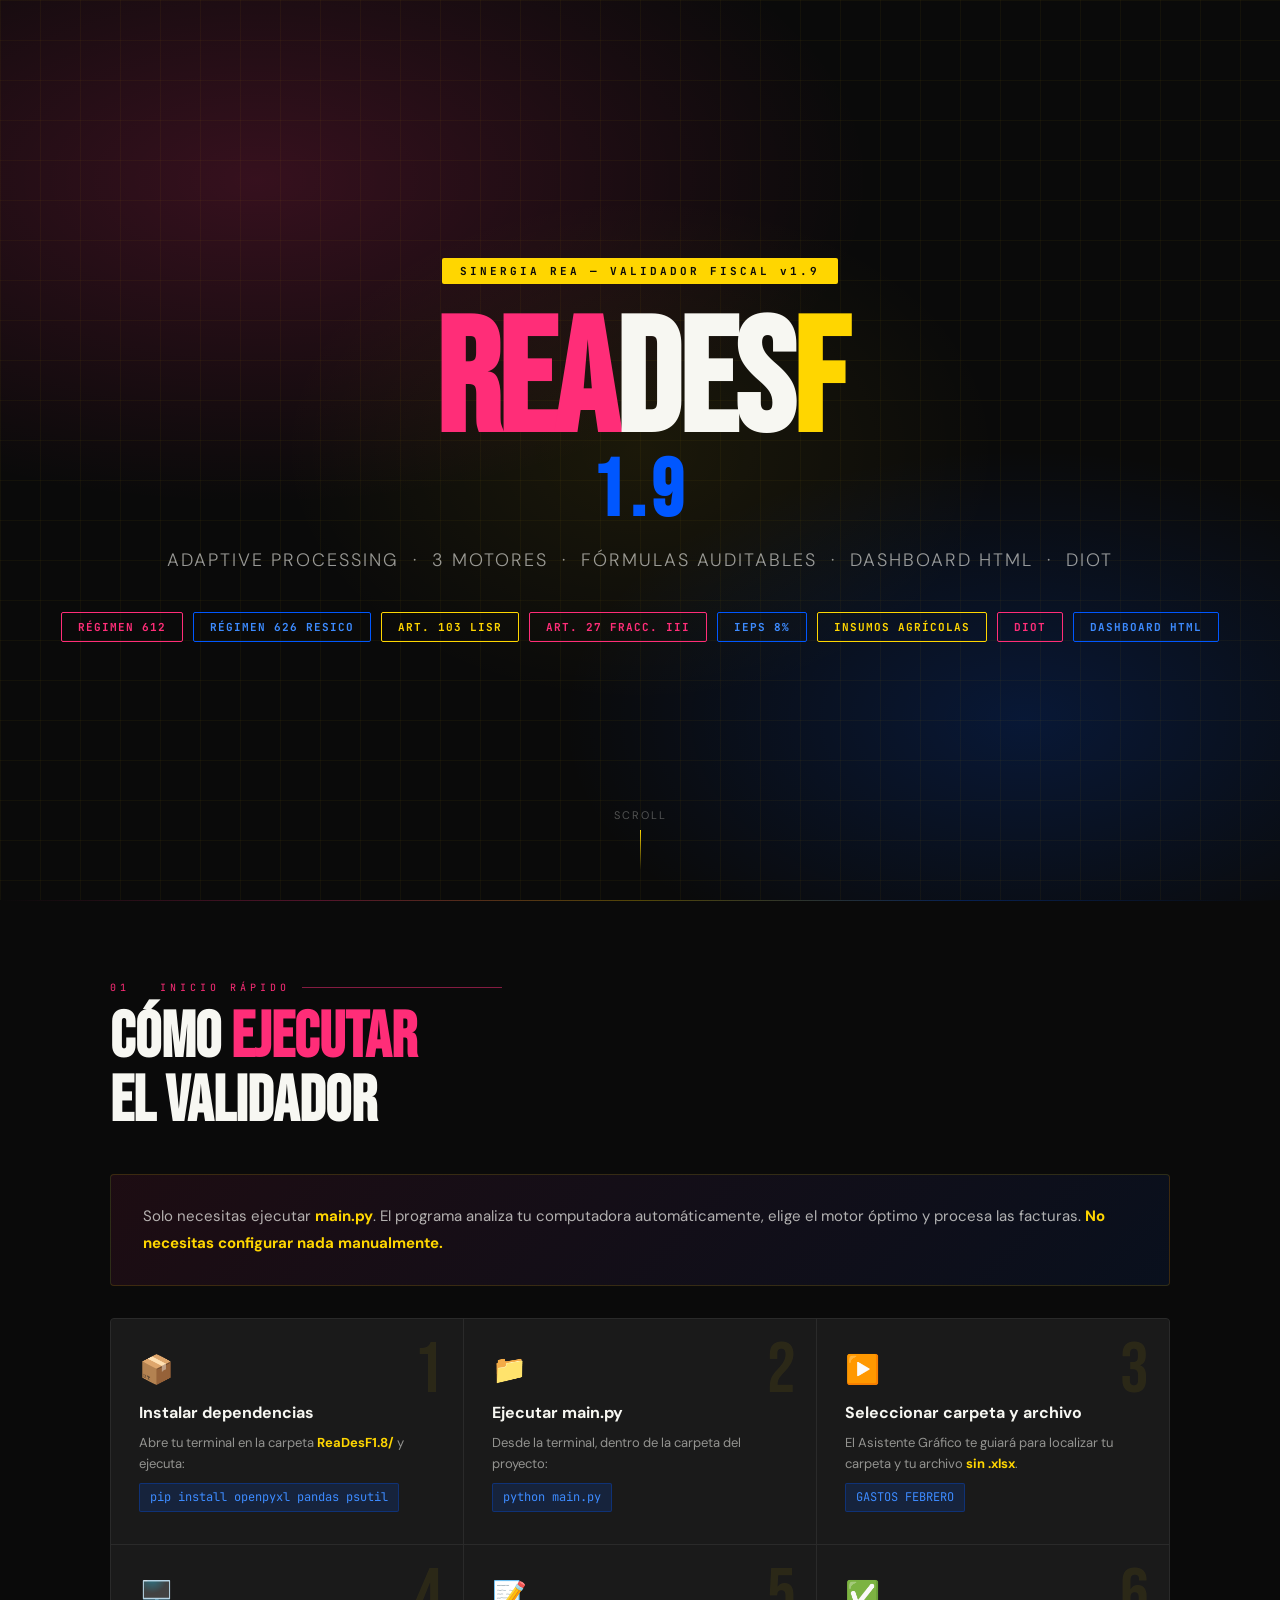
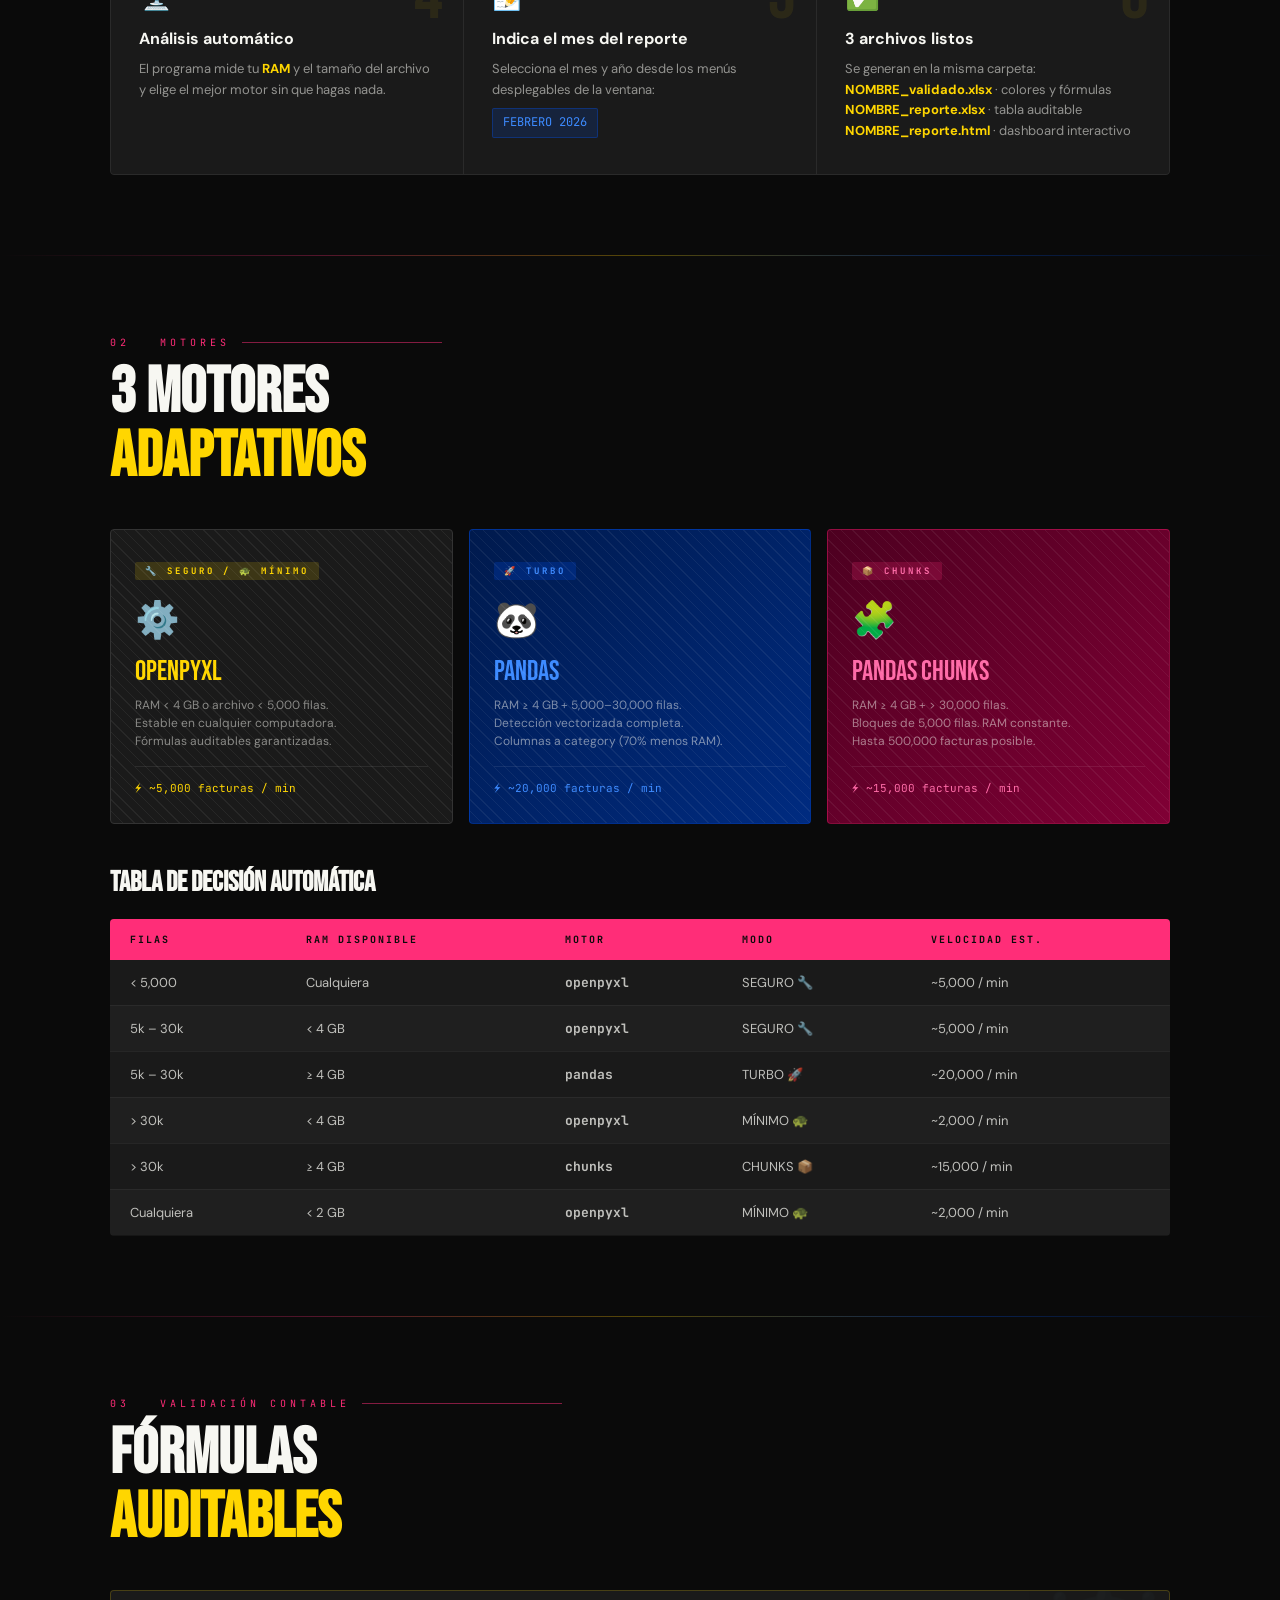
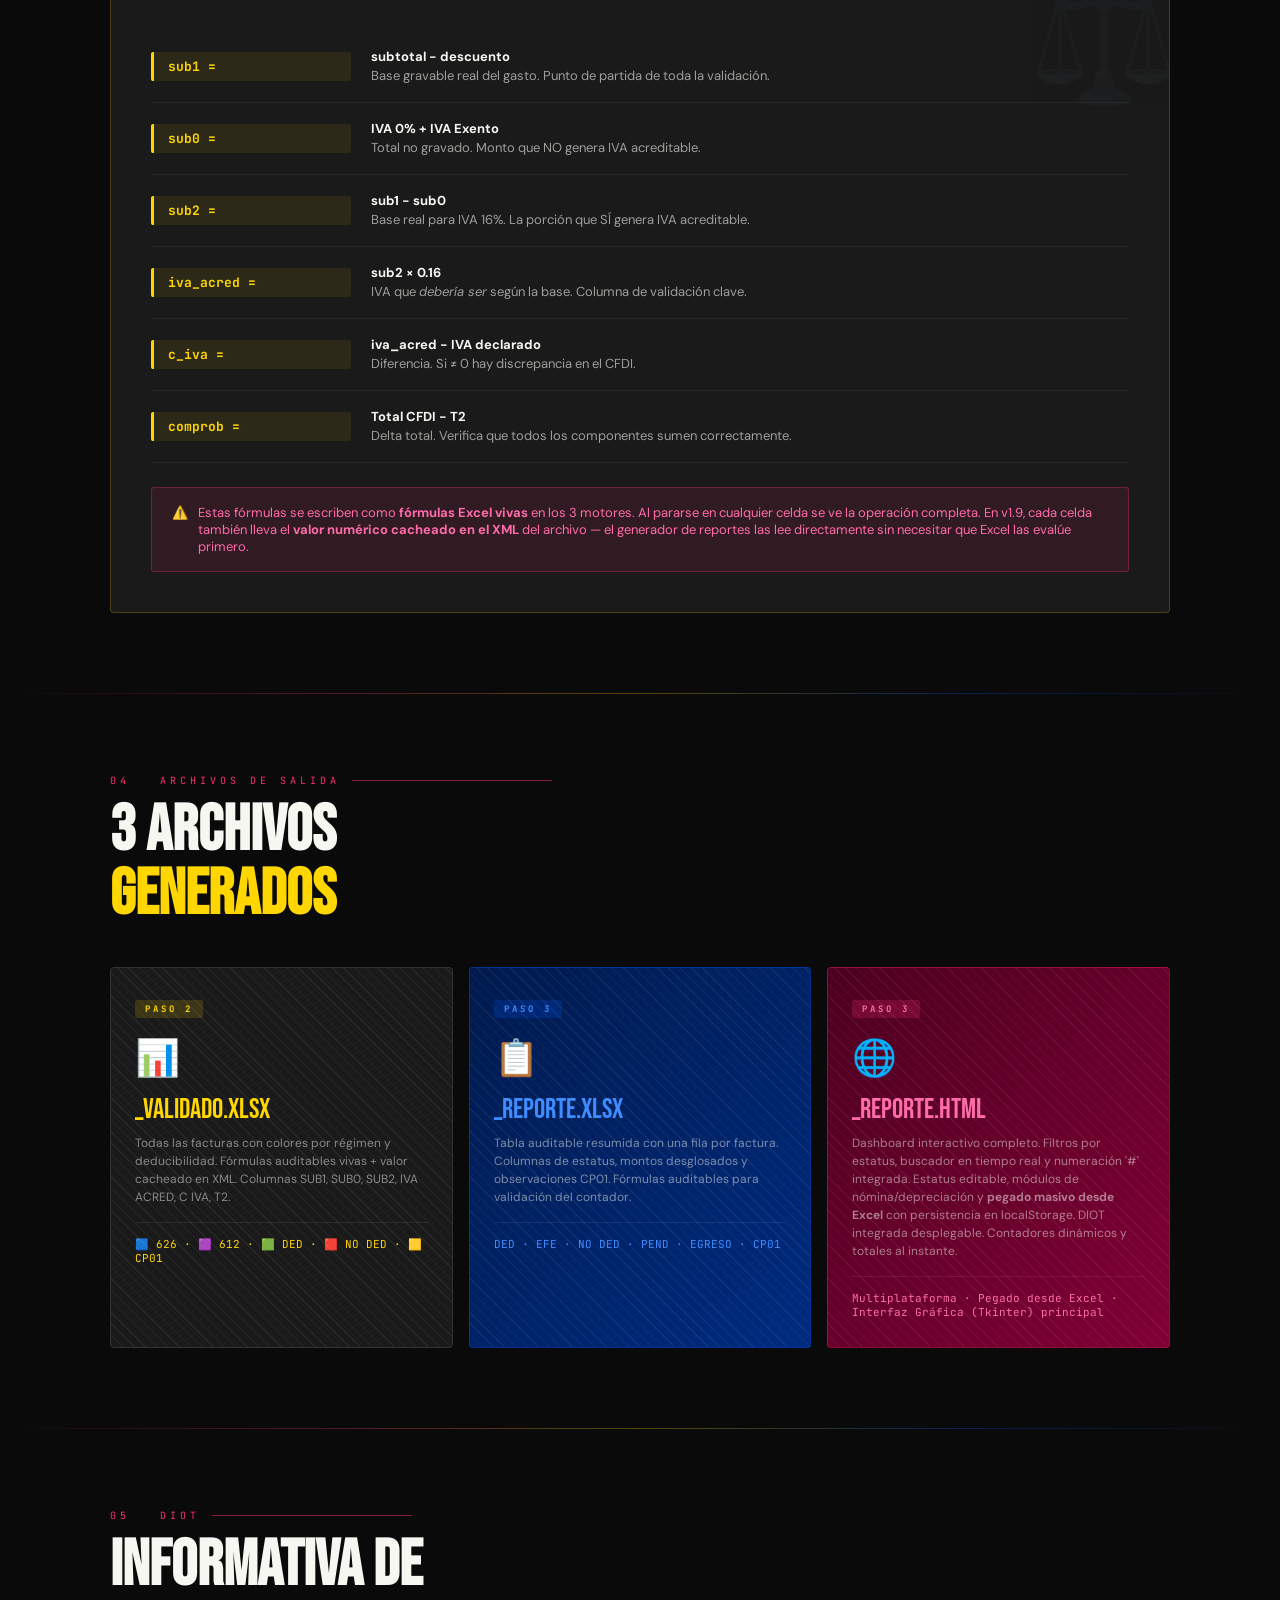
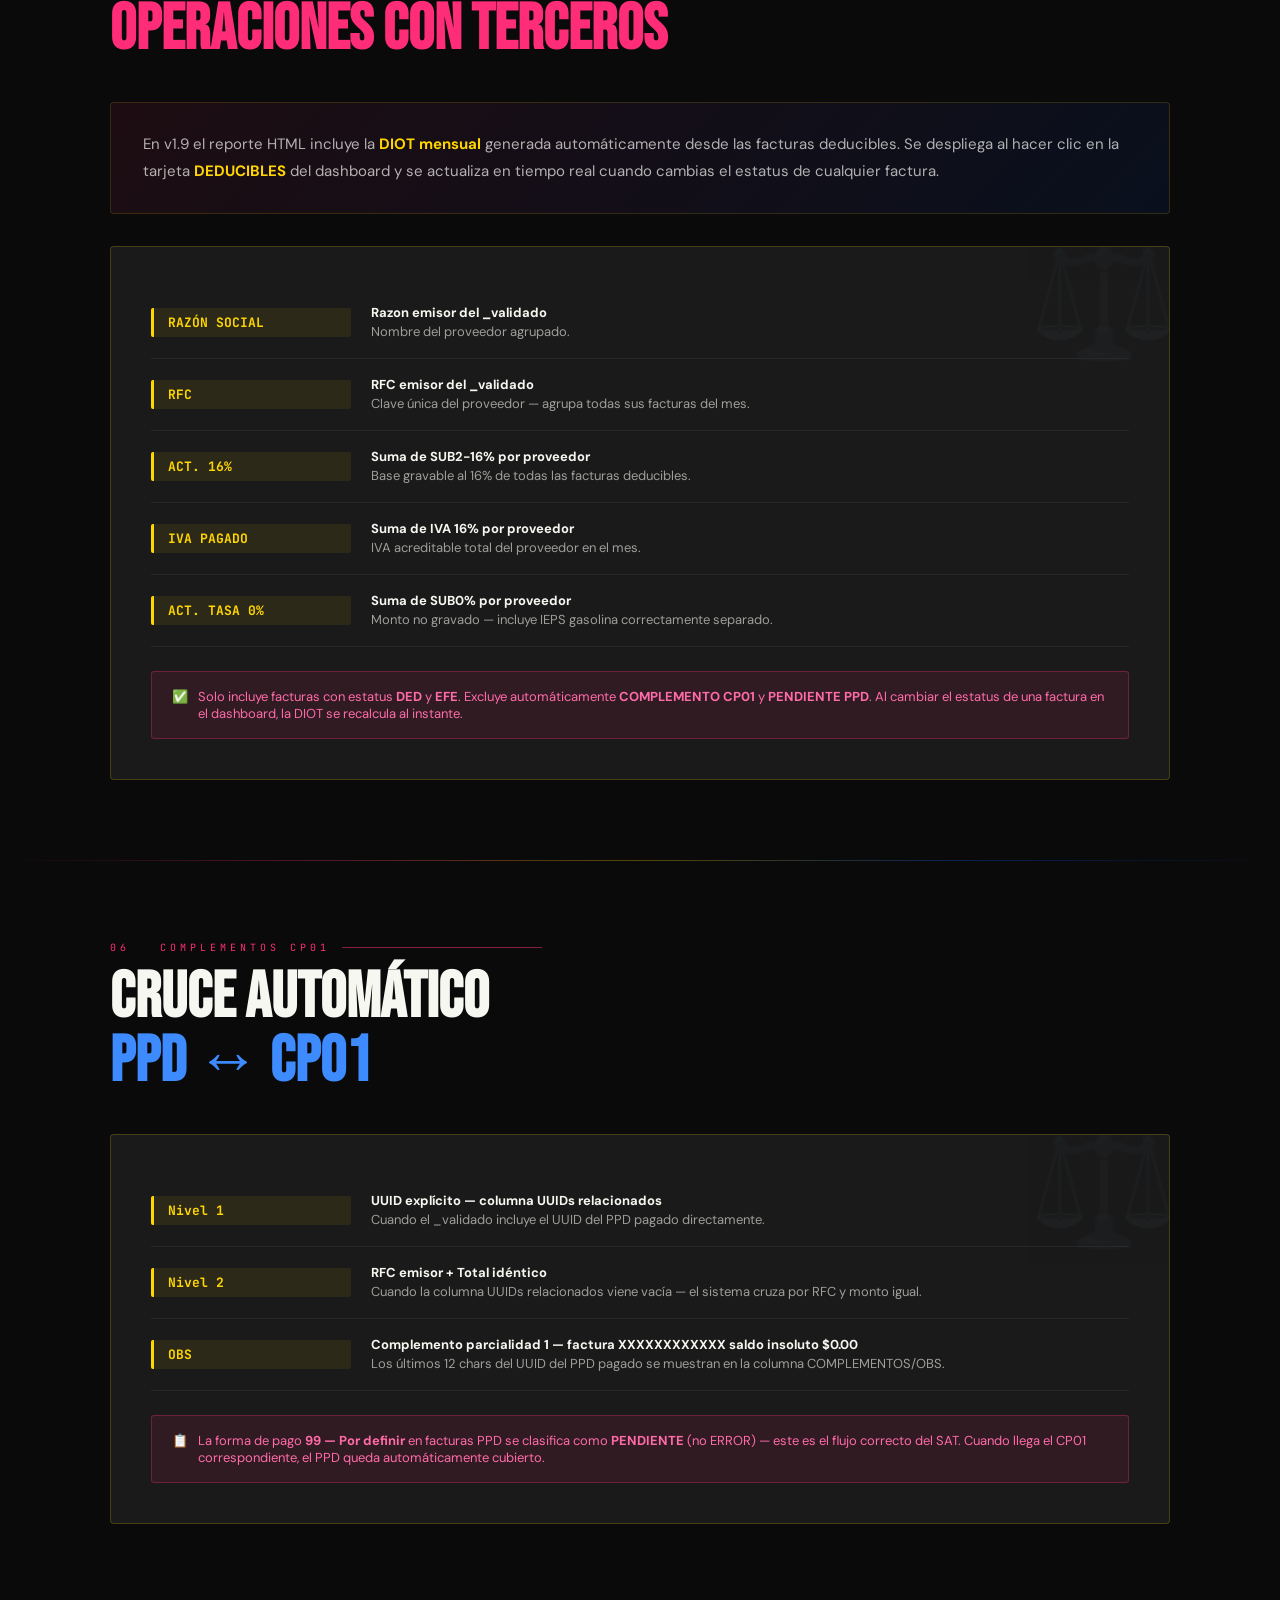
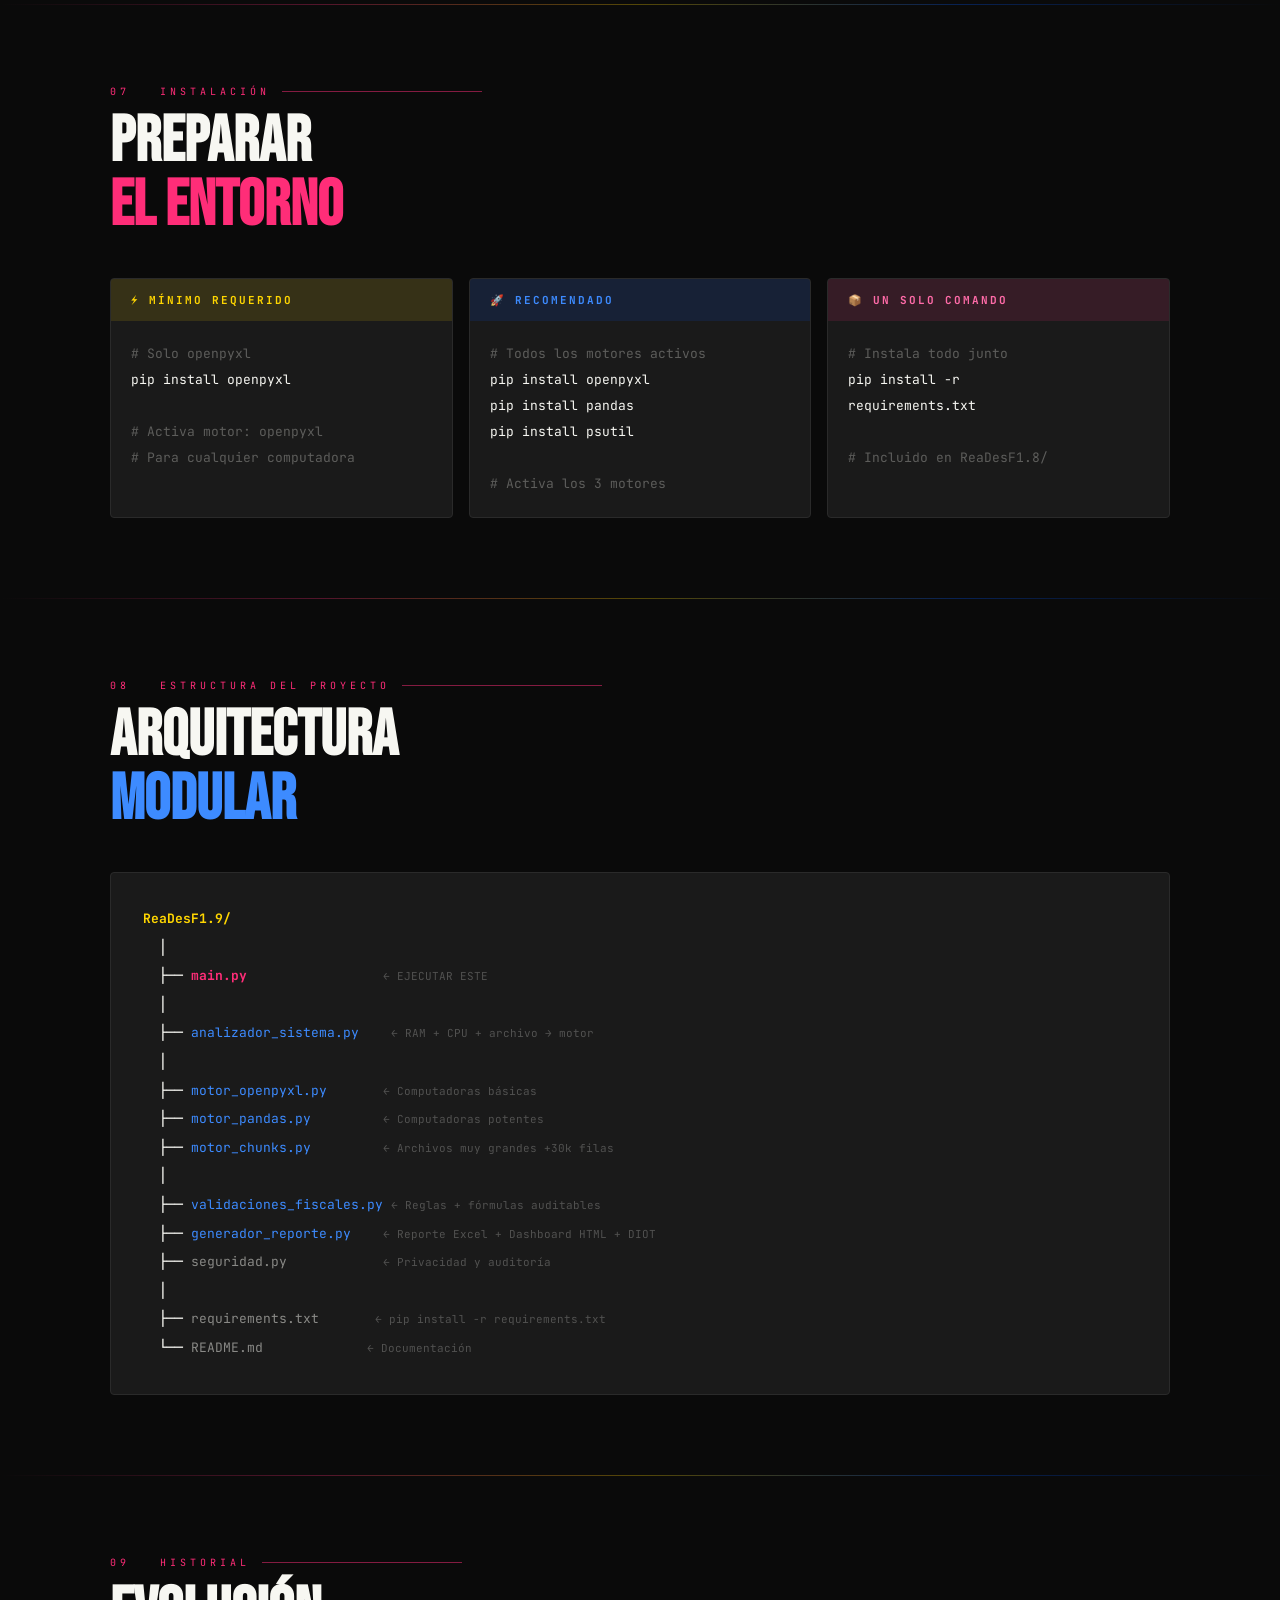
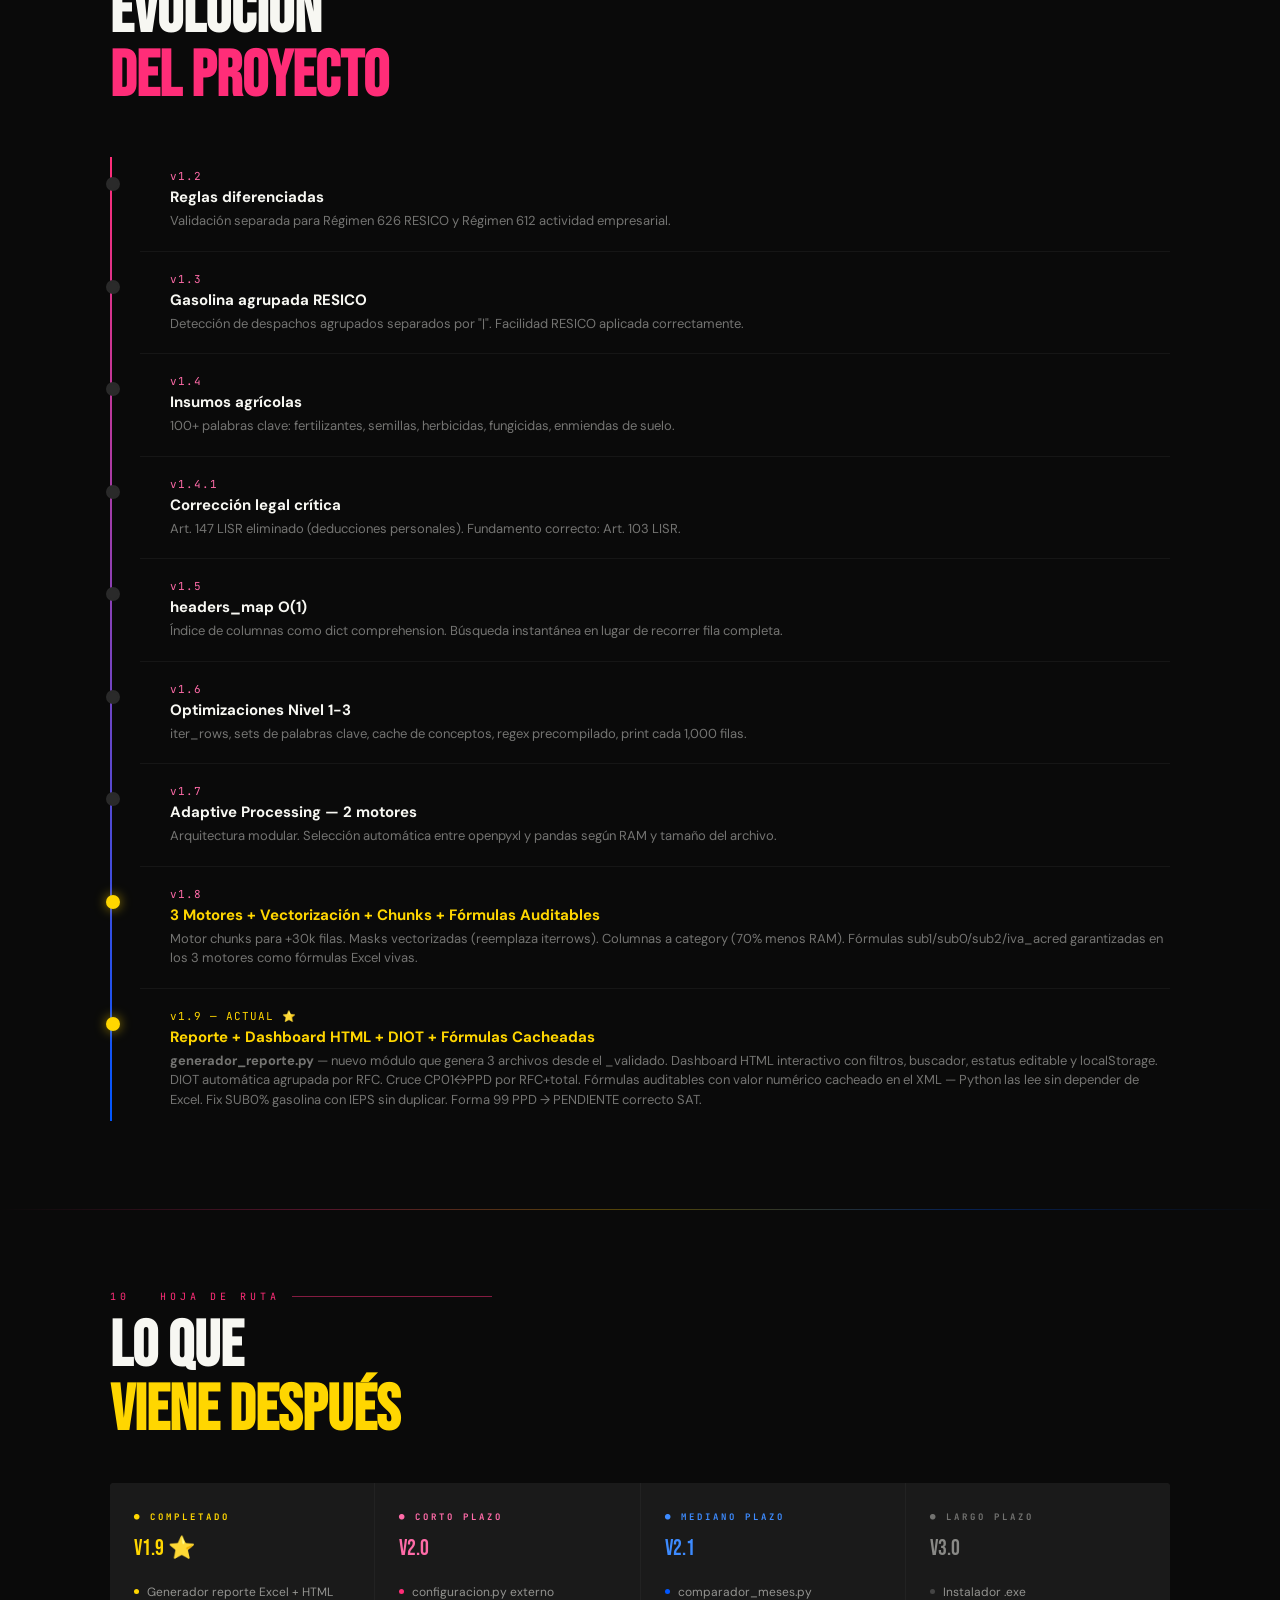
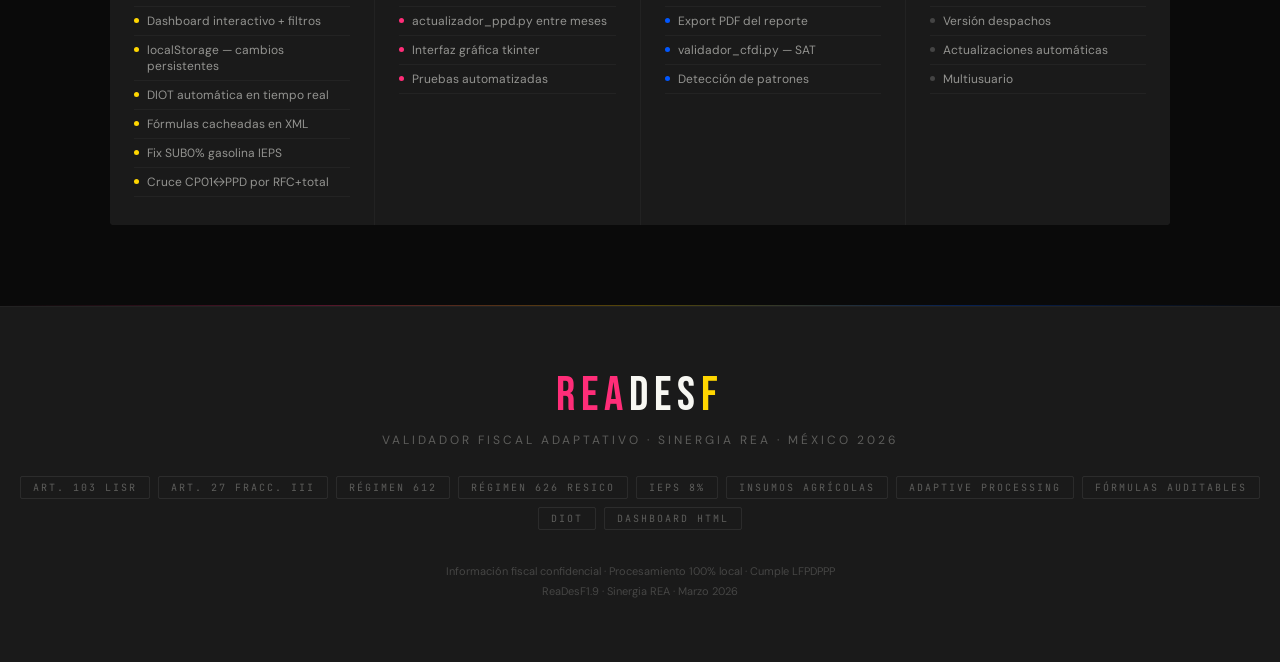
==== commit 280049a8: "reporte mejorados gui" ====
--- a/index.html
+++ b/index.html
@@ -674,7 +674,6 @@
     <span class="tag tag-amarillo">ART. 103 LISR</span>
     <span class="tag tag-rosa">ART. 27 FRACC. III</span>
     <span class="tag tag-azul">IEPS 8%</span>
-    <span class="tag tag-rosa">IEPS 3% TELEFONÍA</span>
     <span class="tag tag-amarillo">INSUMOS AGRÍCOLAS</span>
     <span class="tag tag-rosa">DIOT</span>
     <span class="tag tag-azul">DASHBOARD HTML</span>
@@ -723,7 +722,7 @@
       <div class="step-icon">▶️</div>
       <div class="step-title">Seleccionar carpeta y archivo</div>
       <div class="step-desc">
-        El programa solicita la carpeta y el nombre del archivo <span class="step-accent">sin .xlsx</span>.
+        El Asistente Gráfico te guiará para localizar tu carpeta y tu archivo <span class="step-accent">sin .xlsx</span>.
         <br><div class="step-cmd">GASTOS FEBRERO</div>
       </div>
     </div>
@@ -742,7 +741,7 @@
       <div class="step-icon">📝</div>
       <div class="step-title">Indica el mes del reporte</div>
       <div class="step-desc">
-        Escribe el mes cuando se solicite:
+        Selecciona el mes y año desde los menús desplegables de la ventana:
         <br><div class="step-cmd">FEBRERO 2026</div>
       </div>
     </div>
@@ -983,11 +982,10 @@
       <span class="motor-icon">🌐</span>
       <div class="motor-name" style="color:var(--rosa-soft)">_reporte.html</div>
       <div class="motor-when">
-        Dashboard interactivo completo. Filtros por estatus, buscador en tiempo real,
-        estatus editable con persistencia localStorage.
-        DIOT integrada desplegable. Contadores dinámicos.
-      </div>
-      <div class="motor-speed" style="color:var(--rosa-soft)">Abre en cualquier navegador · Sin instalación</div>
+        Dashboard interactivo completo. Filtros por estatus, buscador en tiempo real y numeración '#' integrada. Estatus editable, módulos de nómina/depreciación y <strong>pegado masivo desde Excel</strong> con persistencia en localStorage.
+        DIOT integrada desplegable. Contadores dinámicos y totales al instante.
+      </div>
+      <div class="motor-speed" style="color:var(--rosa-soft)">Multiplataforma · Pegado desde Excel · Interfaz Gráfica (Tkinter) principal</div>
     </div>
 
   </div>
@@ -1246,15 +1244,13 @@
 
     <div class="timeline-item current" style="border-color:var(--amarillo)">
       <div class="tv-ver" style="color:var(--amarillo)">v1.9 — ACTUAL ⭐</div>
-      <div class="tv-title">Reporte + Dashboard HTML + DIOT + IEPS 3% + Fixes</div>
+      <div class="tv-title">Reporte + Dashboard HTML + DIOT + Fórmulas Cacheadas</div>
       <div class="tv-desc">
         <strong>generador_reporte.py</strong> — nuevo módulo que genera 3 archivos desde el _validado.
         Dashboard HTML interactivo con filtros, buscador, estatus editable y localStorage.
         DIOT automática agrupada por RFC. Cruce CP01↔PPD por RFC+total.
-        Fórmulas auditables con valor numérico cacheado en el XML.<br><br>
-        <strong>IEPS 3% telefonía</strong> — Telmex, Telcel, Izzi, Axtel detectados y procesados igual que IEPS 8% en los 3 motores.<br>
-        <strong>Fix reportes</strong> — import corregido, reportes HTML y Excel siempre se generan.<br>
-        <strong>Dashboard mejorado</strong> — persistencia total al recargar (montos + estatus), recálculo en tiempo real, inputs sin flechitas, CSS propio sin conflictos DataTables.
+        Fórmulas auditables con valor numérico cacheado en el XML — Python las lee sin depender de Excel.
+        Fix SUB0% gasolina con IEPS sin duplicar. Forma 99 PPD → PENDIENTE correcto SAT.
       </div>
     </div>
 
@@ -1282,11 +1278,6 @@
       <div class="rm-item"><div class="rm-dot dot-now"></div>Fórmulas cacheadas en XML</div>
       <div class="rm-item"><div class="rm-dot dot-now"></div>Fix SUB0% gasolina IEPS</div>
       <div class="rm-item"><div class="rm-dot dot-now"></div>Cruce CP01↔PPD por RFC+total</div>
-      <div class="rm-item"><div class="rm-dot dot-now"></div>IEPS 3% telefonía — 3 motores</div>
-      <div class="rm-item"><div class="rm-dot dot-now"></div>Fix reportes siempre generados</div>
-      <div class="rm-item"><div class="rm-dot dot-now"></div>Dashboard: recálculo tiempo real</div>
-      <div class="rm-item"><div class="rm-dot dot-now"></div>Dashboard: inputs sin flechitas</div>
-      <div class="rm-item"><div class="rm-dot dot-now"></div>Dashboard: CSS sin conflictos</div>
     </div>
 
     <div class="rm-col">
@@ -1336,7 +1327,6 @@
     <span class="footer-tag">RÉGIMEN 612</span>
     <span class="footer-tag">RÉGIMEN 626 RESICO</span>
     <span class="footer-tag">IEPS 8%</span>
-    <span class="footer-tag">IEPS 3% TELEFONÍA</span>
     <span class="footer-tag">INSUMOS AGRÍCOLAS</span>
     <span class="footer-tag">ADAPTIVE PROCESSING</span>
     <span class="footer-tag">FÓRMULAS AUDITABLES</span>
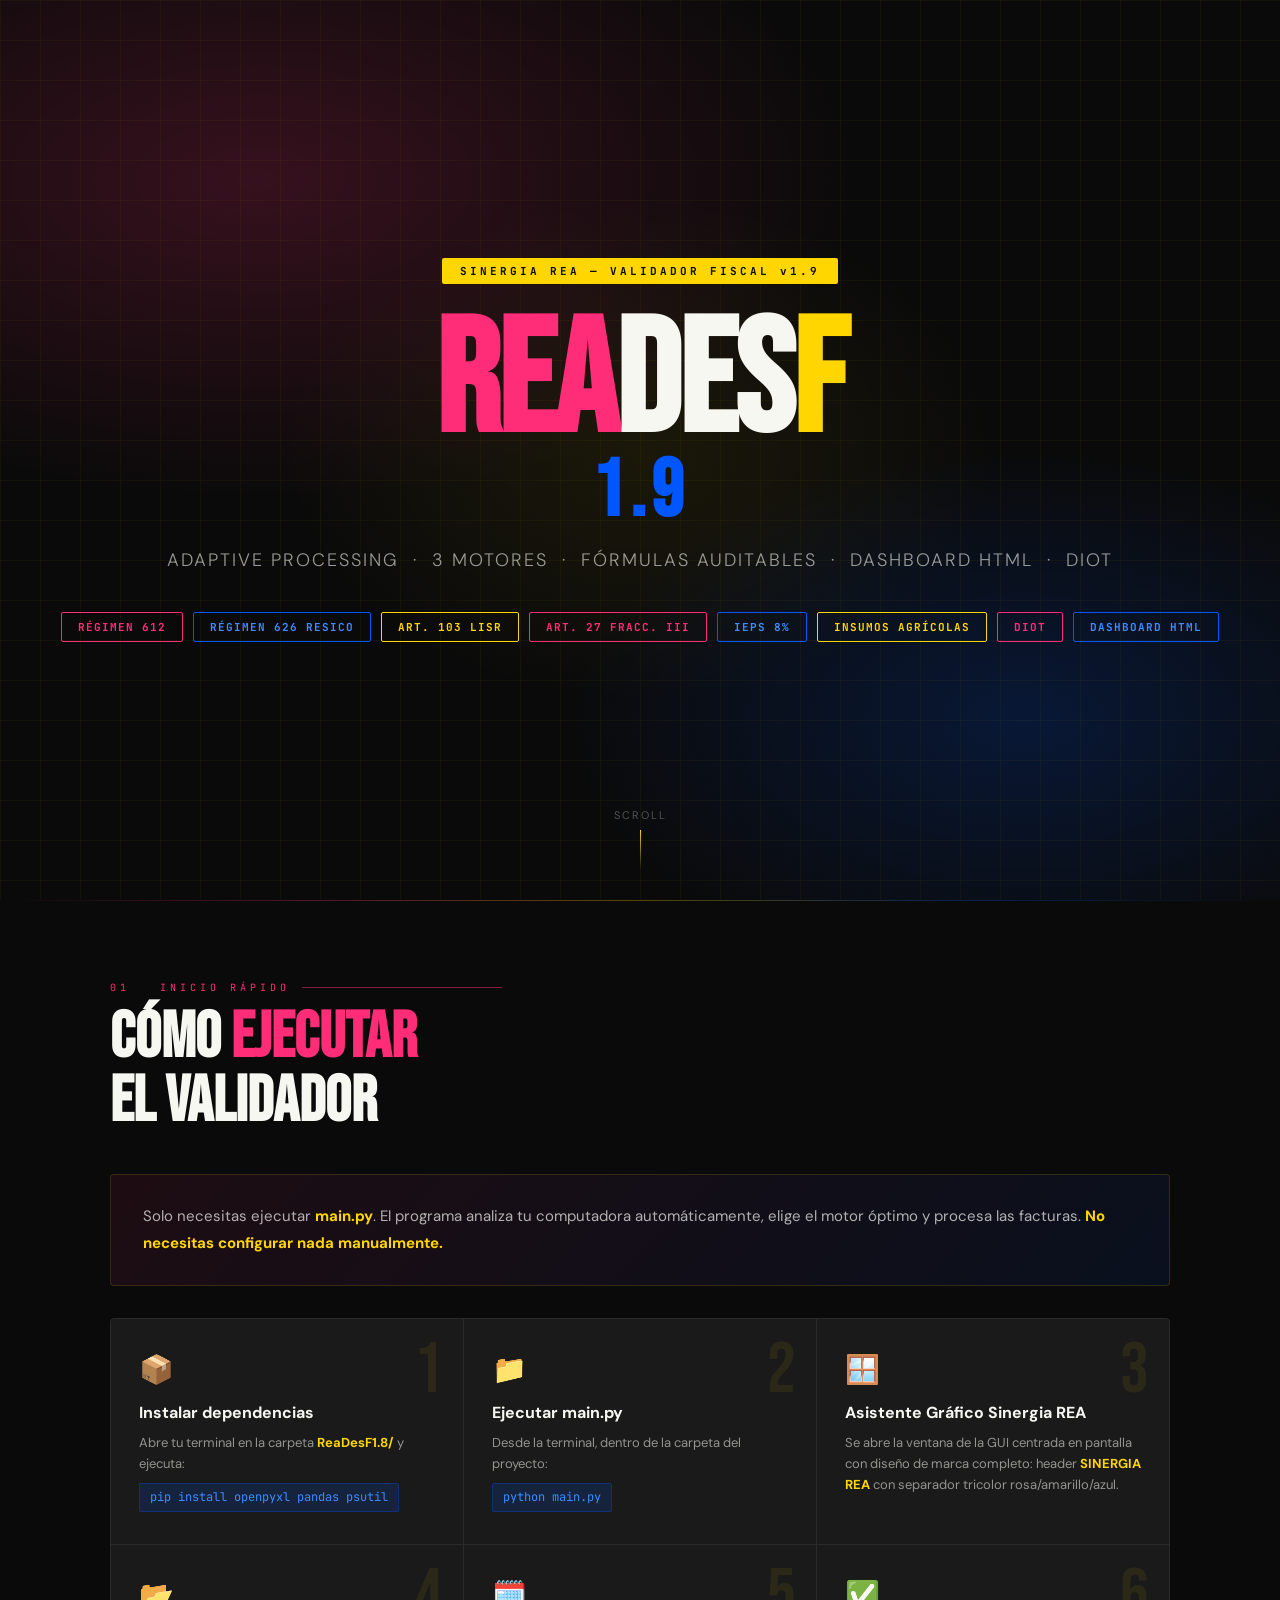
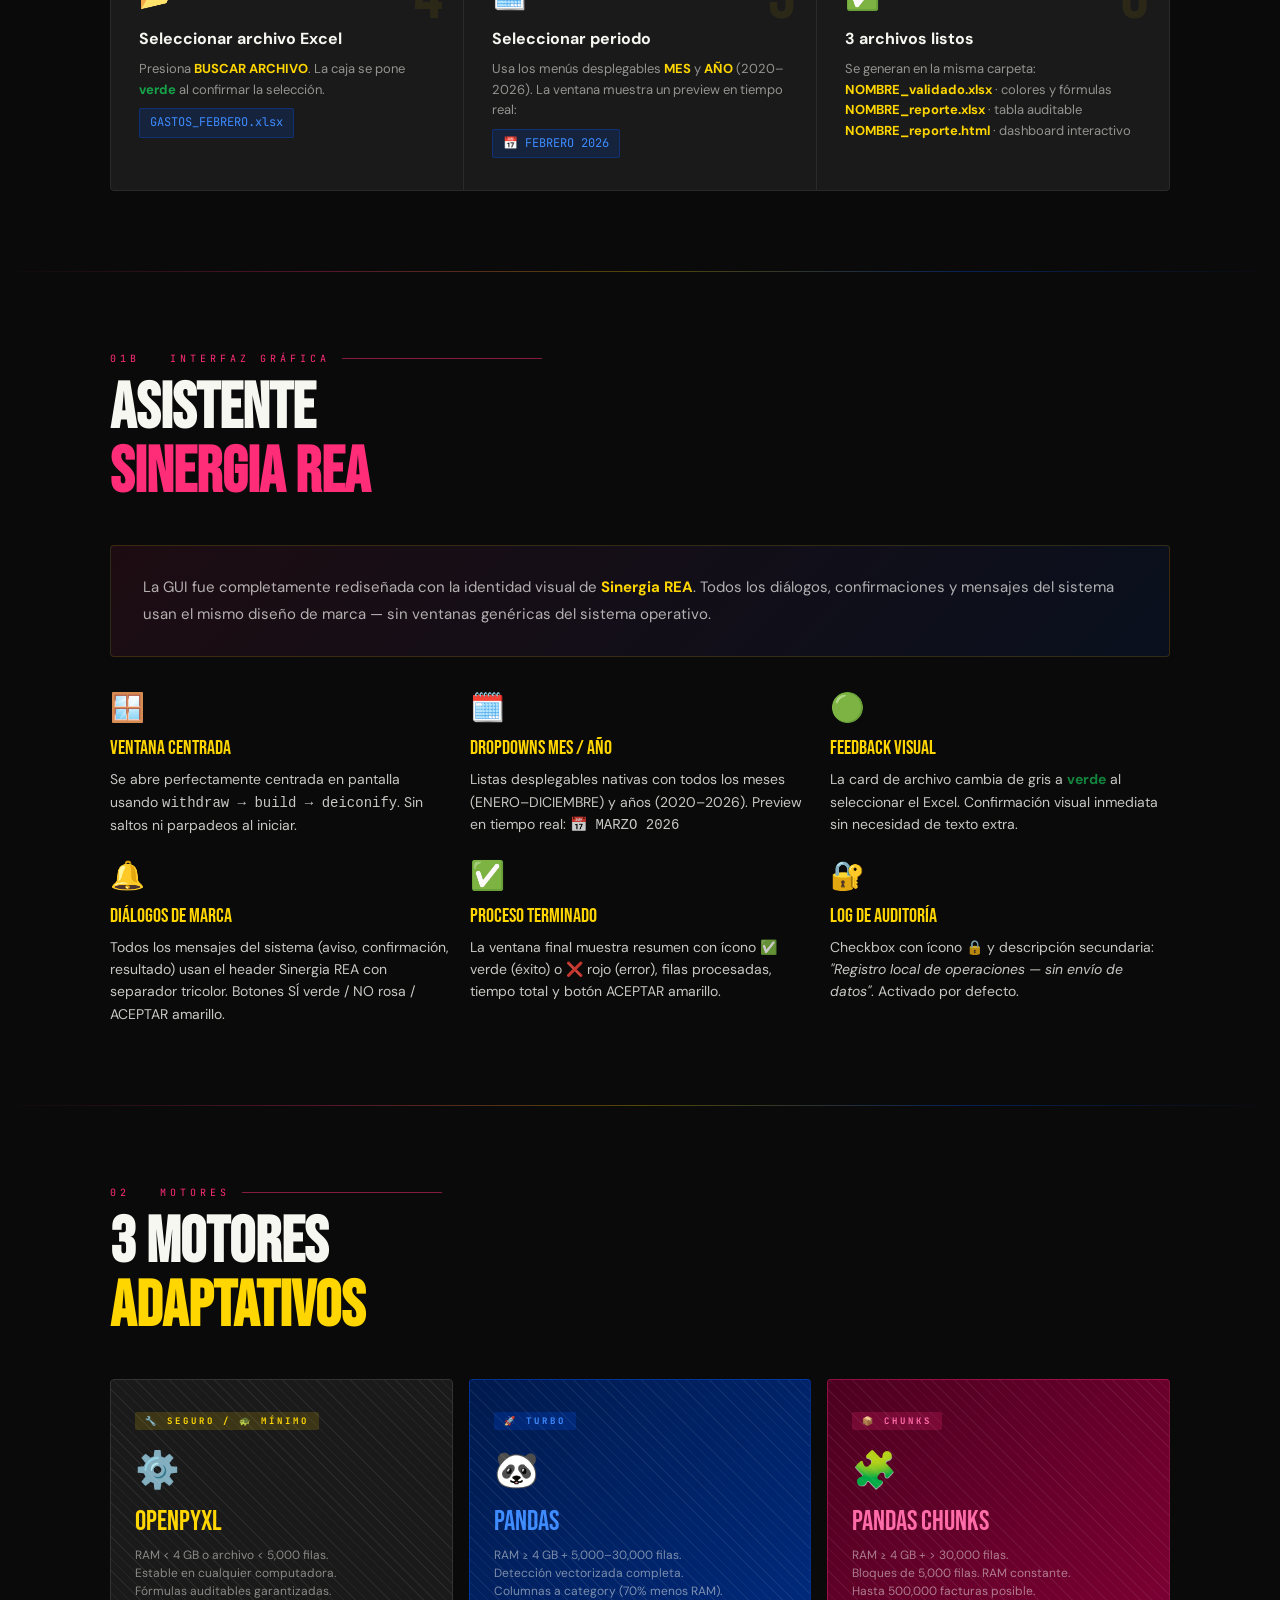
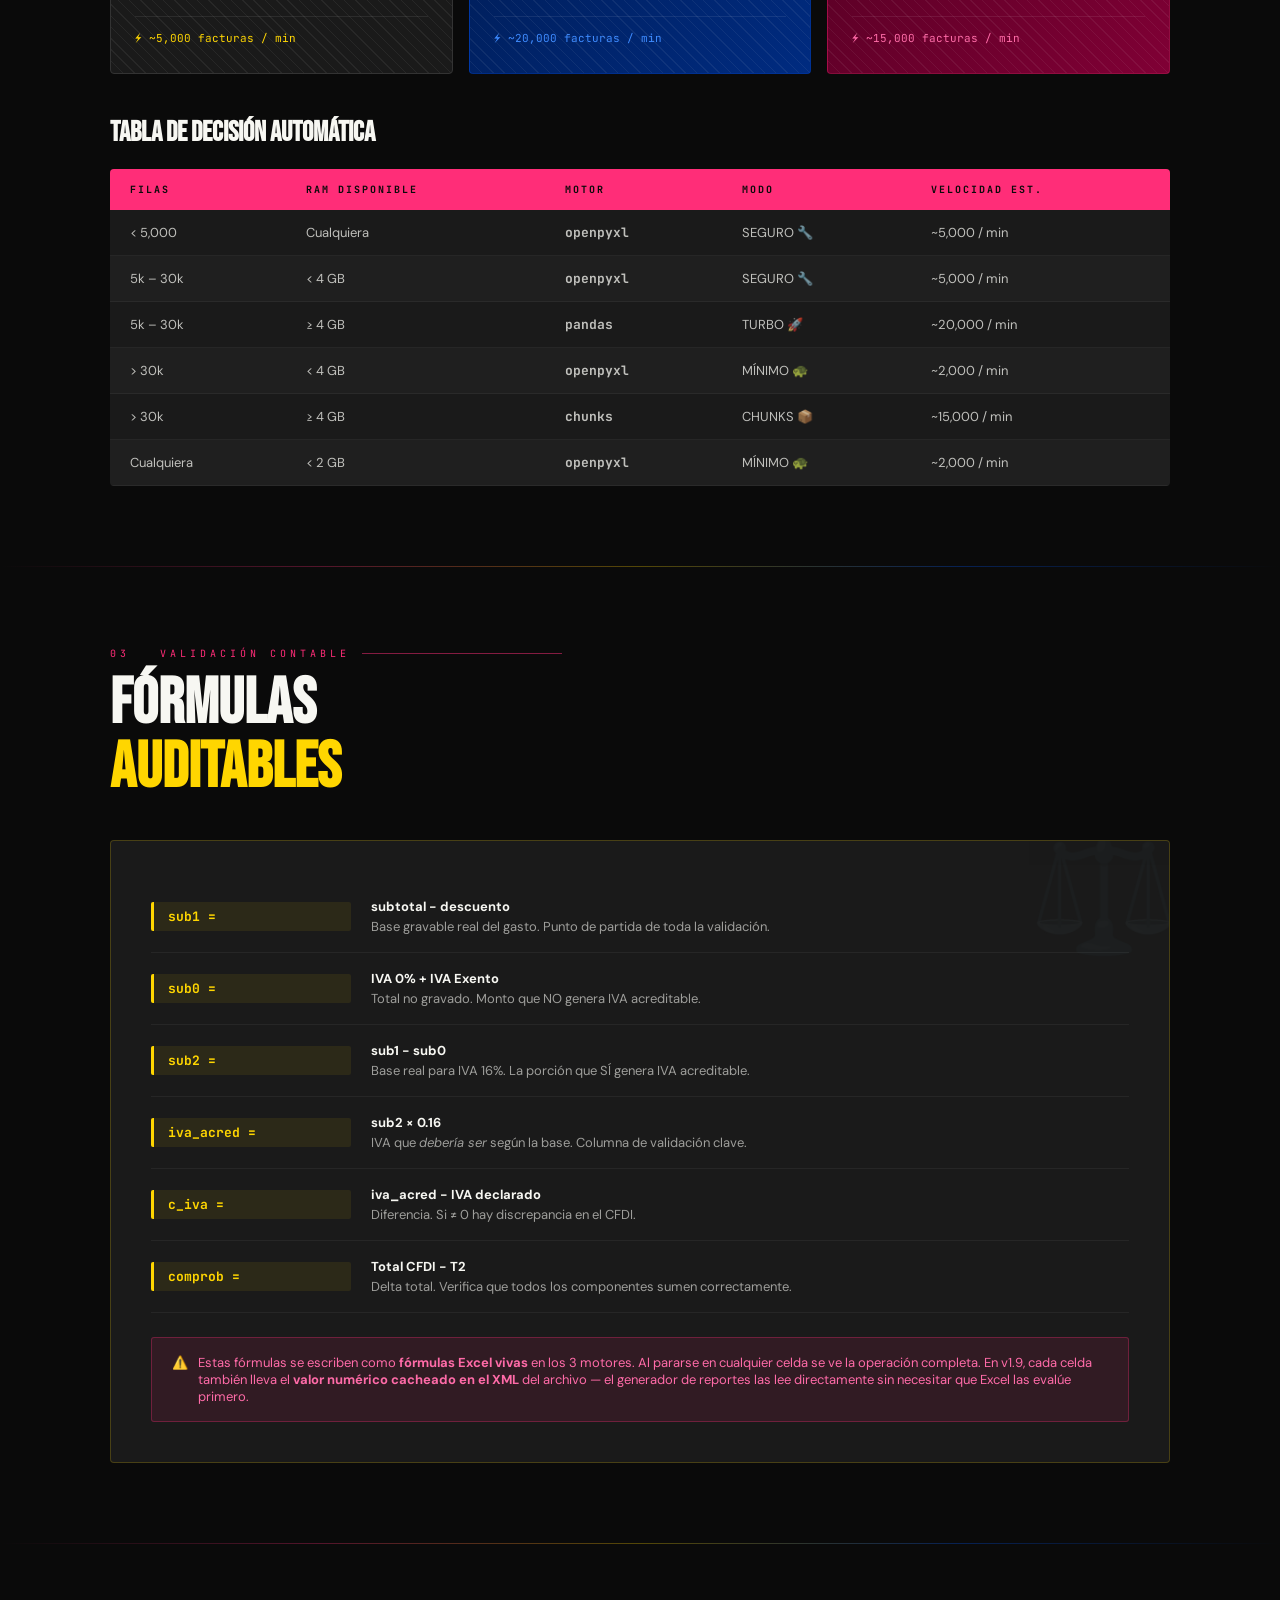
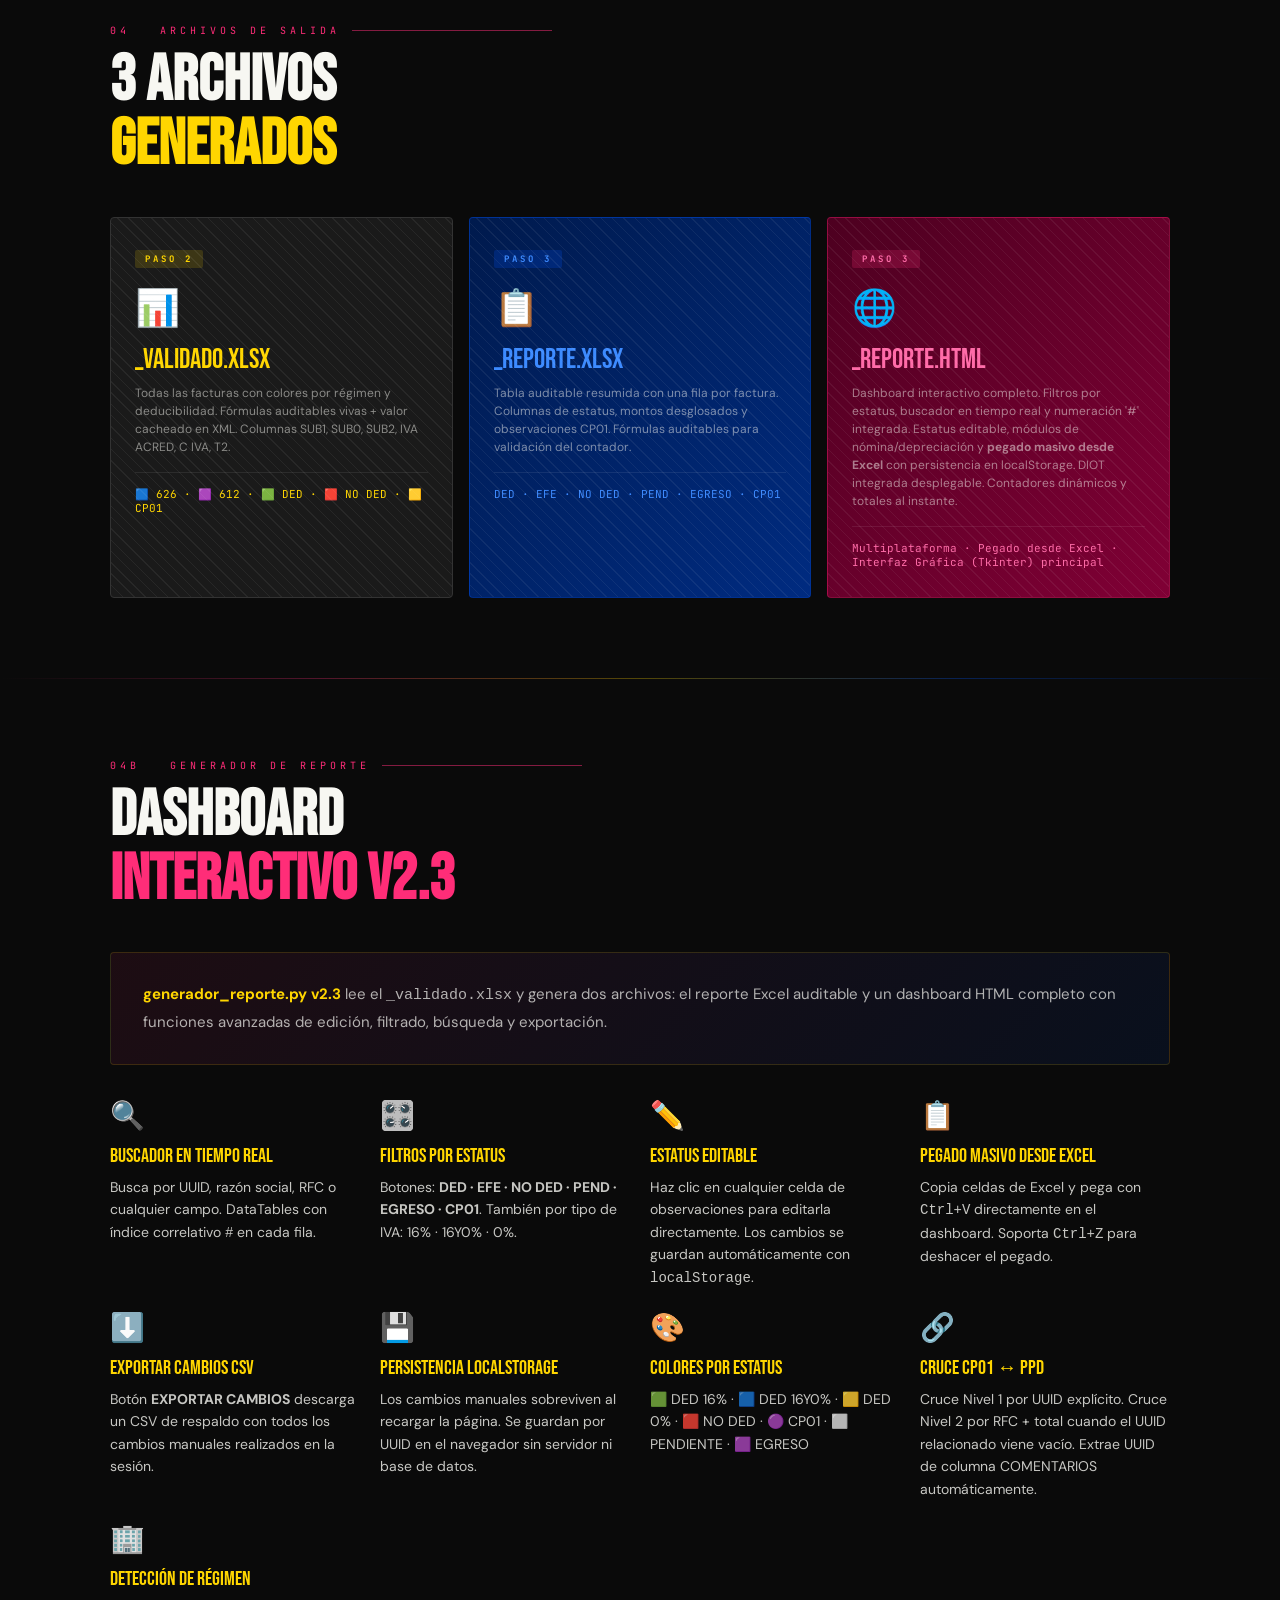
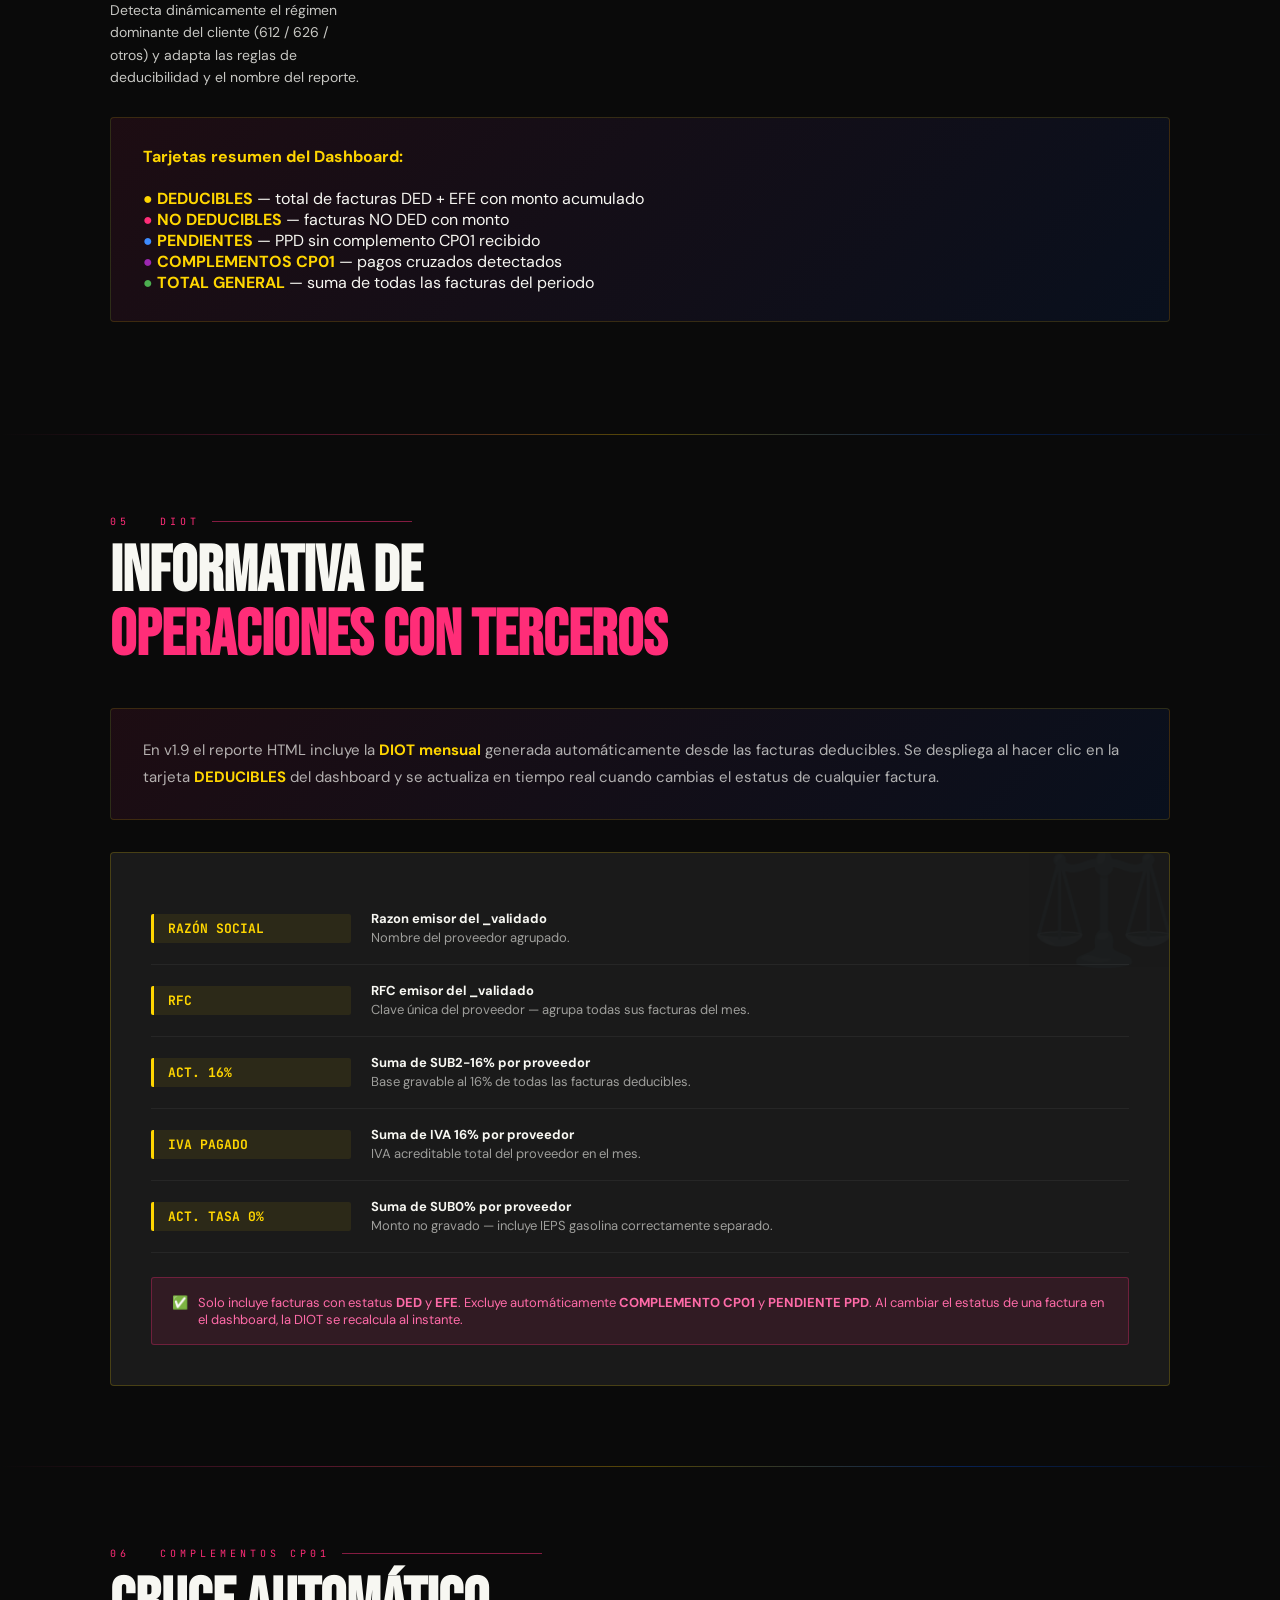
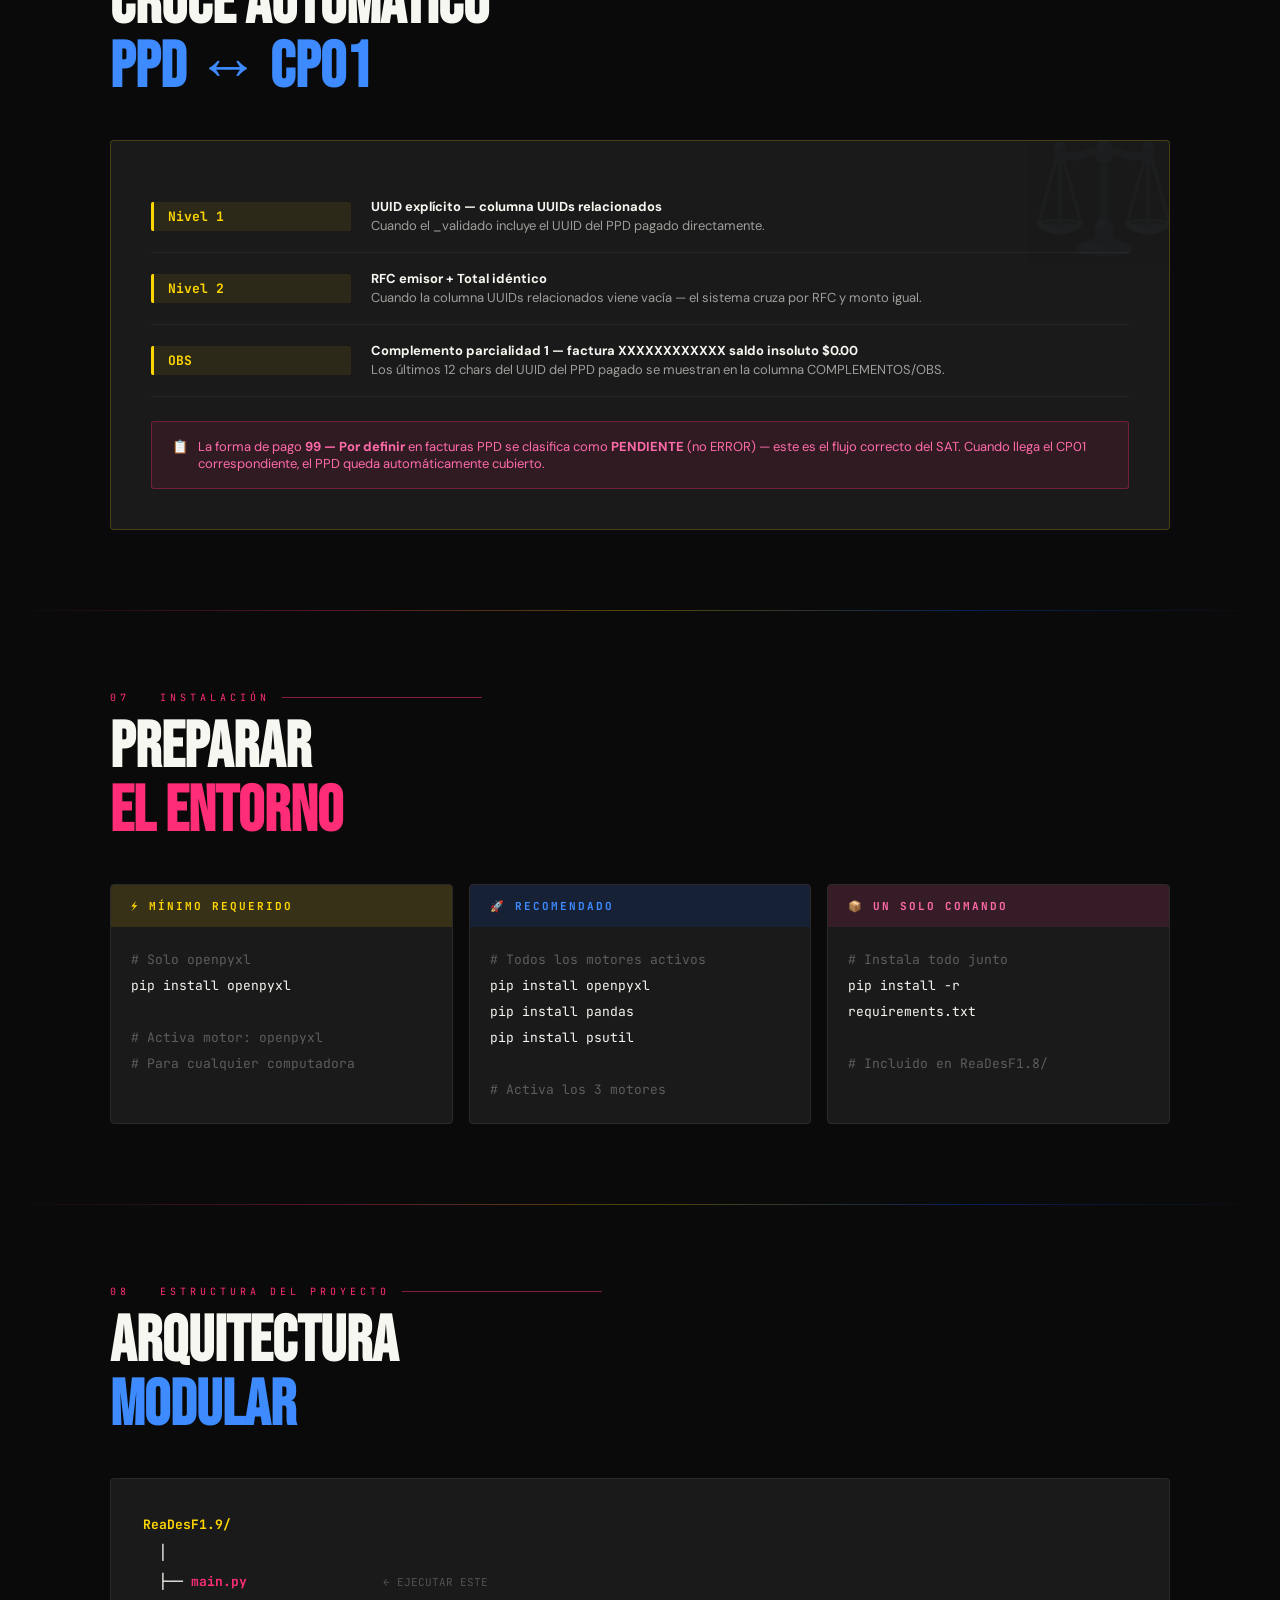
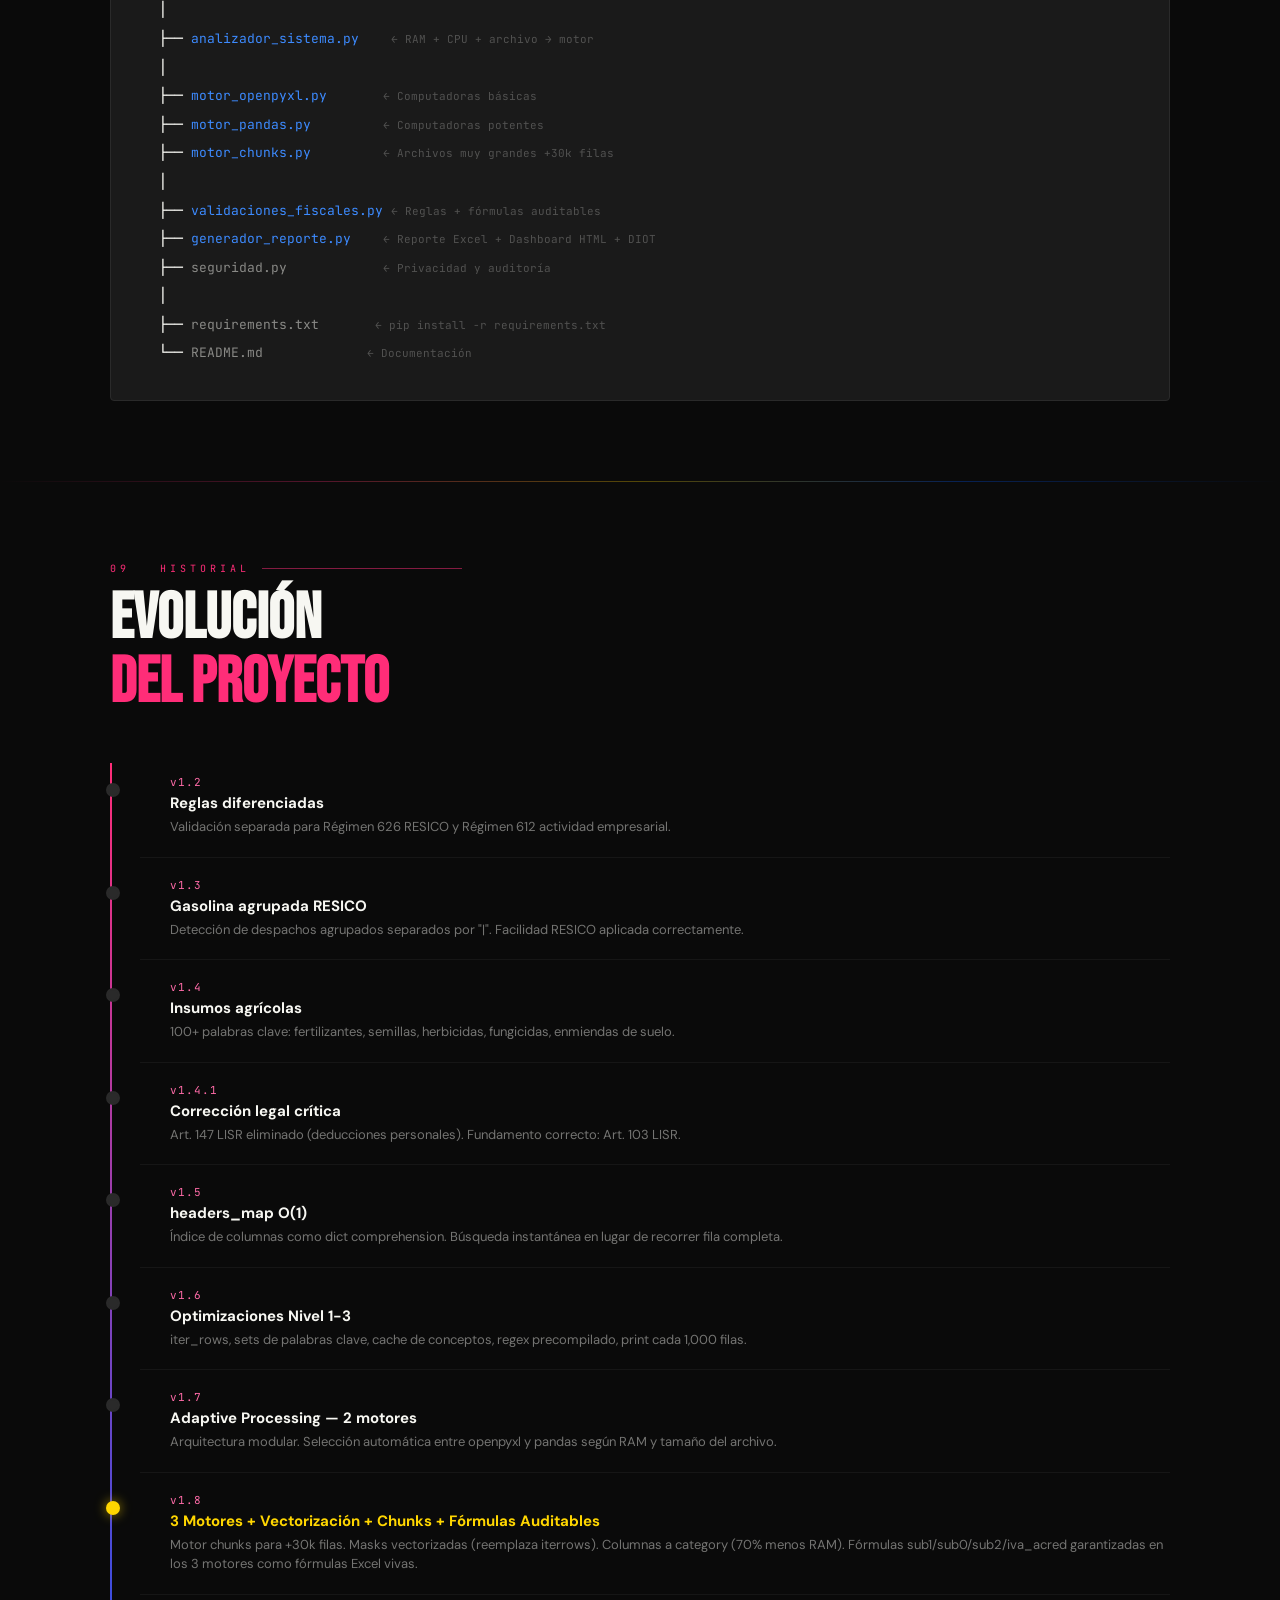
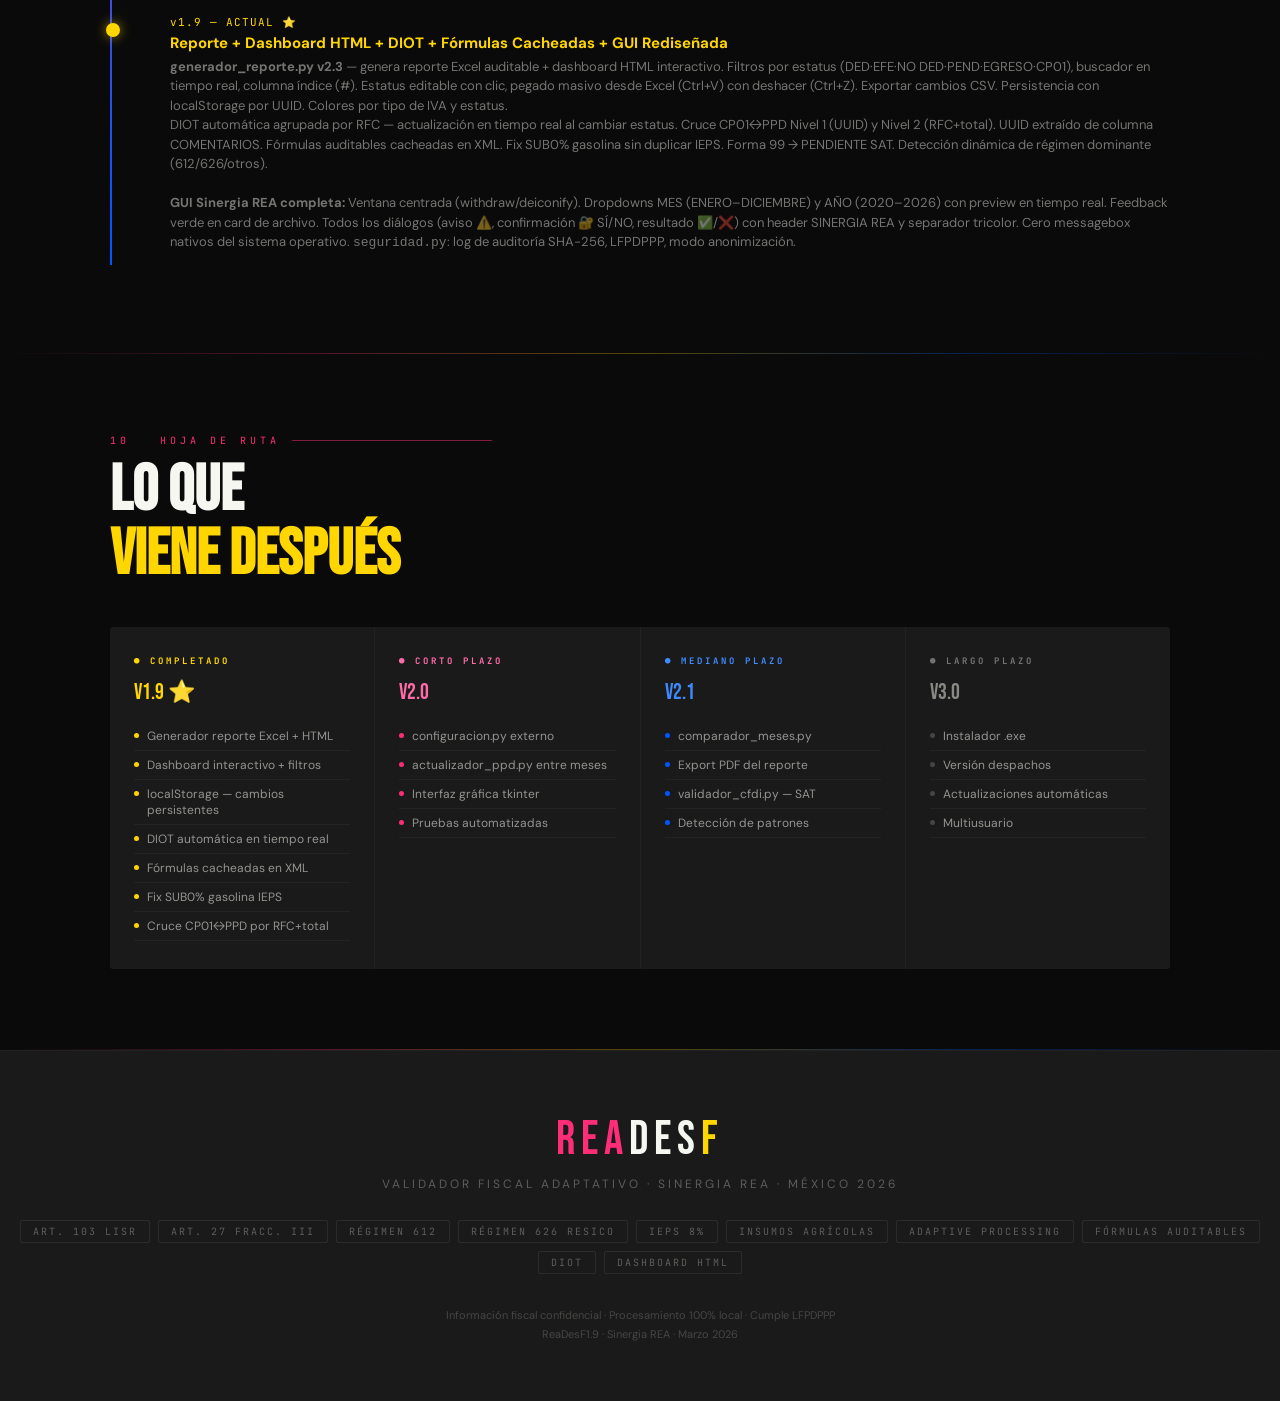
==== commit a0993f23: "INFORMACION DEL PROYECTO" ====
--- a/index.html
+++ b/index.html
@@ -719,30 +719,31 @@
 
     <div class="step">
       <div class="step-num">3</div>
-      <div class="step-icon">▶️</div>
-      <div class="step-title">Seleccionar carpeta y archivo</div>
+      <div class="step-icon">🪟</div>
+      <div class="step-title">Asistente Gráfico Sinergia REA</div>
       <div class="step-desc">
-        El Asistente Gráfico te guiará para localizar tu carpeta y tu archivo <span class="step-accent">sin .xlsx</span>.
-        <br><div class="step-cmd">GASTOS FEBRERO</div>
+        Se abre la ventana de la GUI centrada en pantalla con diseño de marca completo:
+        header <span class="step-accent">SINERGIA REA</span> con separador tricolor rosa/amarillo/azul.
       </div>
     </div>
 
     <div class="step">
       <div class="step-num">4</div>
-      <div class="step-icon">🖥️</div>
-      <div class="step-title">Análisis automático</div>
+      <div class="step-icon">📂</div>
+      <div class="step-title">Seleccionar archivo Excel</div>
       <div class="step-desc">
-        El programa mide tu <span class="step-accent">RAM</span> y el tamaño del archivo y elige el mejor motor sin que hagas nada.
+        Presiona <span class="step-accent">BUSCAR ARCHIVO</span>. La caja se pone <span class="step-accent" style="color:#16A34A">verde</span> al confirmar la selección.
+        <br><div class="step-cmd">GASTOS_FEBRERO.xlsx</div>
       </div>
     </div>
 
     <div class="step">
       <div class="step-num">5</div>
-      <div class="step-icon">📝</div>
-      <div class="step-title">Indica el mes del reporte</div>
+      <div class="step-icon">🗓️</div>
+      <div class="step-title">Seleccionar periodo</div>
       <div class="step-desc">
-        Selecciona el mes y año desde los menús desplegables de la ventana:
-        <br><div class="step-cmd">FEBRERO 2026</div>
+        Usa los menús desplegables <span class="step-accent">MES</span> y <span class="step-accent">AÑO</span> (2020–2026). La ventana muestra un preview en tiempo real:
+        <br><div class="step-cmd">📅  FEBRERO  2026</div>
       </div>
     </div>
 
@@ -756,6 +757,60 @@
         <span class="step-accent">NOMBRE_reporte.xlsx</span> · tabla auditable<br>
         <span class="step-accent">NOMBRE_reporte.html</span> · dashboard interactivo
       </div>
+    </div>
+
+  </div>
+</section>
+
+<div class="divider"></div>
+
+<!-- ══════════════════════════════════════════
+     GUI
+══════════════════════════════════════════ -->
+<section class="reveal">
+  <div class="section-label">01B &nbsp; INTERFAZ GRÁFICA</div>
+  <h2 class="section-title">Asistente<br><span style="color:var(--rosa)">Sinergia REA</span></h2>
+
+  <div class="highlight">
+    <p>La GUI fue completamente rediseñada con la identidad visual de <strong>Sinergia REA</strong>. Todos los diálogos, confirmaciones y mensajes del sistema usan el mismo diseño de marca — sin ventanas genéricas del sistema operativo.</p>
+  </div>
+
+  <div style="display:grid;grid-template-columns:repeat(auto-fit,minmax(260px,1fr));gap:20px;margin-top:32px;">
+
+    <div class="card">
+      <div style="font-size:28px;margin-bottom:10px">🪟</div>
+      <div style="font-family:'Bebas Neue';font-size:20px;color:var(--amarillo);margin-bottom:8px">Ventana centrada</div>
+      <div style="font-size:14px;opacity:.8;line-height:1.6">Se abre perfectamente centrada en pantalla usando <code>withdraw → build → deiconify</code>. Sin saltos ni parpadeos al iniciar.</div>
+    </div>
+
+    <div class="card">
+      <div style="font-size:28px;margin-bottom:10px">🗓️</div>
+      <div style="font-family:'Bebas Neue';font-size:20px;color:var(--amarillo);margin-bottom:8px">Dropdowns MES / AÑO</div>
+      <div style="font-size:14px;opacity:.8;line-height:1.6">Listas desplegables nativas con todos los meses (ENERO–DICIEMBRE) y años (2020–2026). Preview en tiempo real: <code>📅 MARZO 2026</code></div>
+    </div>
+
+    <div class="card">
+      <div style="font-size:28px;margin-bottom:10px">🟢</div>
+      <div style="font-family:'Bebas Neue';font-size:20px;color:var(--amarillo);margin-bottom:8px">Feedback visual</div>
+      <div style="font-size:14px;opacity:.8;line-height:1.6">La card de archivo cambia de gris a <span style="color:#16A34A;font-weight:700">verde</span> al seleccionar el Excel. Confirmación visual inmediata sin necesidad de texto extra.</div>
+    </div>
+
+    <div class="card">
+      <div style="font-size:28px;margin-bottom:10px">🔔</div>
+      <div style="font-family:'Bebas Neue';font-size:20px;color:var(--amarillo);margin-bottom:8px">Diálogos de marca</div>
+      <div style="font-size:14px;opacity:.8;line-height:1.6">Todos los mensajes del sistema (aviso, confirmación, resultado) usan el header Sinergia REA con separador tricolor. Botones SÍ verde / NO rosa / ACEPTAR amarillo.</div>
+    </div>
+
+    <div class="card">
+      <div style="font-size:28px;margin-bottom:10px">✅</div>
+      <div style="font-family:'Bebas Neue';font-size:20px;color:var(--amarillo);margin-bottom:8px">Proceso Terminado</div>
+      <div style="font-size:14px;opacity:.8;line-height:1.6">La ventana final muestra resumen con ícono ✅ verde (éxito) o ❌ rojo (error), filas procesadas, tiempo total y botón ACEPTAR amarillo.</div>
+    </div>
+
+    <div class="card">
+      <div style="font-size:28px;margin-bottom:10px">🔐</div>
+      <div style="font-family:'Bebas Neue';font-size:20px;color:var(--amarillo);margin-bottom:8px">Log de auditoría</div>
+      <div style="font-size:14px;opacity:.8;line-height:1.6">Checkbox con ícono 🔒 y descripción secundaria: <em>"Registro local de operaciones — sin envío de datos"</em>. Activado por defecto.</div>
     </div>
 
   </div>
@@ -994,6 +1049,89 @@
 <div class="divider"></div>
 
 <!-- ══════════════════════════════════════════
+     GENERADOR REPORTE
+══════════════════════════════════════════ -->
+<section class="reveal">
+  <div class="section-label">04B &nbsp; GENERADOR DE REPORTE</div>
+  <h2 class="section-title">Dashboard<br><span style="color:var(--rosa)">interactivo v2.3</span></h2>
+
+  <div class="highlight">
+    <p><strong>generador_reporte.py v2.3</strong> lee el <code>_validado.xlsx</code> y genera dos archivos: el reporte Excel auditable y un dashboard HTML completo con funciones avanzadas de edición, filtrado, búsqueda y exportación.</p>
+  </div>
+
+  <div style="display:grid;grid-template-columns:repeat(auto-fit,minmax(250px,1fr));gap:20px;margin-top:32px;">
+
+    <div class="card">
+      <div style="font-size:28px;margin-bottom:10px">🔍</div>
+      <div style="font-family:'Bebas Neue';font-size:20px;color:var(--amarillo);margin-bottom:8px">Buscador en tiempo real</div>
+      <div style="font-size:14px;opacity:.8;line-height:1.6">Busca por UUID, razón social, RFC o cualquier campo. DataTables con índice correlativo <code>#</code> en cada fila.</div>
+    </div>
+
+    <div class="card">
+      <div style="font-size:28px;margin-bottom:10px">🎛️</div>
+      <div style="font-family:'Bebas Neue';font-size:20px;color:var(--amarillo);margin-bottom:8px">Filtros por estatus</div>
+      <div style="font-size:14px;opacity:.8;line-height:1.6">Botones: <strong>DED · EFE · NO DED · PEND · EGRESO · CP01</strong>. También por tipo de IVA: 16% · 16Y0% · 0%.</div>
+    </div>
+
+    <div class="card">
+      <div style="font-size:28px;margin-bottom:10px">✏️</div>
+      <div style="font-family:'Bebas Neue';font-size:20px;color:var(--amarillo);margin-bottom:8px">Estatus editable</div>
+      <div style="font-size:14px;opacity:.8;line-height:1.6">Haz clic en cualquier celda de observaciones para editarla directamente. Los cambios se guardan automáticamente con <code>localStorage</code>.</div>
+    </div>
+
+    <div class="card">
+      <div style="font-size:28px;margin-bottom:10px">📋</div>
+      <div style="font-family:'Bebas Neue';font-size:20px;color:var(--amarillo);margin-bottom:8px">Pegado masivo desde Excel</div>
+      <div style="font-size:14px;opacity:.8;line-height:1.6">Copia celdas de Excel y pega con <kbd>Ctrl+V</kbd> directamente en el dashboard. Soporta <kbd>Ctrl+Z</kbd> para deshacer el pegado.</div>
+    </div>
+
+    <div class="card">
+      <div style="font-size:28px;margin-bottom:10px">⬇️</div>
+      <div style="font-family:'Bebas Neue';font-size:20px;color:var(--amarillo);margin-bottom:8px">Exportar cambios CSV</div>
+      <div style="font-size:14px;opacity:.8;line-height:1.6">Botón <strong>EXPORTAR CAMBIOS</strong> descarga un CSV de respaldo con todos los cambios manuales realizados en la sesión.</div>
+    </div>
+
+    <div class="card">
+      <div style="font-size:28px;margin-bottom:10px">💾</div>
+      <div style="font-family:'Bebas Neue';font-size:20px;color:var(--amarillo);margin-bottom:8px">Persistencia localStorage</div>
+      <div style="font-size:14px;opacity:.8;line-height:1.6">Los cambios manuales sobreviven al recargar la página. Se guardan por UUID en el navegador sin servidor ni base de datos.</div>
+    </div>
+
+    <div class="card">
+      <div style="font-size:28px;margin-bottom:10px">🎨</div>
+      <div style="font-family:'Bebas Neue';font-size:20px;color:var(--amarillo);margin-bottom:8px">Colores por estatus</div>
+      <div style="font-size:14px;opacity:.8;line-height:1.6">🟩 DED 16% · 🟦 DED 16Y0% · 🟨 DED 0% · 🟥 NO DED · 🟣 CP01 · ⬜ PENDIENTE · 🟪 EGRESO</div>
+    </div>
+
+    <div class="card">
+      <div style="font-size:28px;margin-bottom:10px">🔗</div>
+      <div style="font-family:'Bebas Neue';font-size:20px;color:var(--amarillo);margin-bottom:8px">Cruce CP01 ↔ PPD</div>
+      <div style="font-size:14px;opacity:.8;line-height:1.6">Cruce Nivel 1 por UUID explícito. Cruce Nivel 2 por RFC + total cuando el UUID relacionado viene vacío. Extrae UUID de columna COMENTARIOS automáticamente.</div>
+    </div>
+
+    <div class="card">
+      <div style="font-size:28px;margin-bottom:10px">🏢</div>
+      <div style="font-family:'Bebas Neue';font-size:20px;color:var(--amarillo);margin-bottom:8px">Detección de régimen</div>
+      <div style="font-size:14px;opacity:.8;line-height:1.6">Detecta dinámicamente el régimen dominante del cliente (612 / 626 / otros) y adapta las reglas de deducibilidad y el nombre del reporte.</div>
+    </div>
+
+  </div>
+
+  <div style="margin-top:28px;">
+    <div class="highlight">
+      <strong>Tarjetas resumen del Dashboard:</strong><br><br>
+      <span style="color:var(--amarillo)">●</span> <strong>DEDUCIBLES</strong> — total de facturas DED + EFE con monto acumulado<br>
+      <span style="color:var(--rosa)">●</span> <strong>NO DEDUCIBLES</strong> — facturas NO DED con monto<br>
+      <span style="color:var(--azul-soft)">●</span> <strong>PENDIENTES</strong> — PPD sin complemento CP01 recibido<br>
+      <span style="color:#9C27B0">●</span> <strong>COMPLEMENTOS CP01</strong> — pagos cruzados detectados<br>
+      <span style="color:#4CAF50">●</span> <strong>TOTAL GENERAL</strong> — suma de todas las facturas del periodo
+    </div>
+  </div>
+</section>
+
+<div class="divider"></div>
+
+<!-- ══════════════════════════════════════════
      DIOT
 ══════════════════════════════════════════ -->
 <section class="reveal">
@@ -1244,13 +1382,21 @@
 
     <div class="timeline-item current" style="border-color:var(--amarillo)">
       <div class="tv-ver" style="color:var(--amarillo)">v1.9 — ACTUAL ⭐</div>
-      <div class="tv-title">Reporte + Dashboard HTML + DIOT + Fórmulas Cacheadas</div>
+      <div class="tv-title">Reporte + Dashboard HTML + DIOT + Fórmulas Cacheadas + GUI Rediseñada</div>
       <div class="tv-desc">
-        <strong>generador_reporte.py</strong> — nuevo módulo que genera 3 archivos desde el _validado.
-        Dashboard HTML interactivo con filtros, buscador, estatus editable y localStorage.
-        DIOT automática agrupada por RFC. Cruce CP01↔PPD por RFC+total.
-        Fórmulas auditables con valor numérico cacheado en el XML — Python las lee sin depender de Excel.
-        Fix SUB0% gasolina con IEPS sin duplicar. Forma 99 PPD → PENDIENTE correcto SAT.
+        <strong>generador_reporte.py v2.3</strong> — genera reporte Excel auditable + dashboard HTML interactivo.
+        Filtros por estatus (DED·EFE·NO DED·PEND·EGRESO·CP01), buscador en tiempo real, columna índice (#).
+        Estatus editable con clic, pegado masivo desde Excel (Ctrl+V) con deshacer (Ctrl+Z).
+        Exportar cambios CSV. Persistencia con localStorage por UUID. Colores por tipo de IVA y estatus.<br>
+        DIOT automática agrupada por RFC — actualización en tiempo real al cambiar estatus.
+        Cruce CP01↔PPD Nivel 1 (UUID) y Nivel 2 (RFC+total). UUID extraído de columna COMENTARIOS.
+        Fórmulas auditables cacheadas en XML. Fix SUB0% gasolina sin duplicar IEPS. Forma 99 → PENDIENTE SAT.
+        Detección dinámica de régimen dominante (612/626/otros).<br><br>
+        <strong>GUI Sinergia REA completa:</strong> Ventana centrada (withdraw/deiconify).
+        Dropdowns MES (ENERO–DICIEMBRE) y AÑO (2020–2026) con preview en tiempo real.
+        Feedback verde en card de archivo. Todos los diálogos (aviso ⚠️, confirmación 🔐 SÍ/NO, resultado ✅/❌)
+        con header SINERGIA REA y separador tricolor. Cero messagebox nativos del sistema operativo.
+        <code>seguridad.py</code>: log de auditoría SHA-256, LFPDPPP, modo anonimización.
       </div>
     </div>
 
